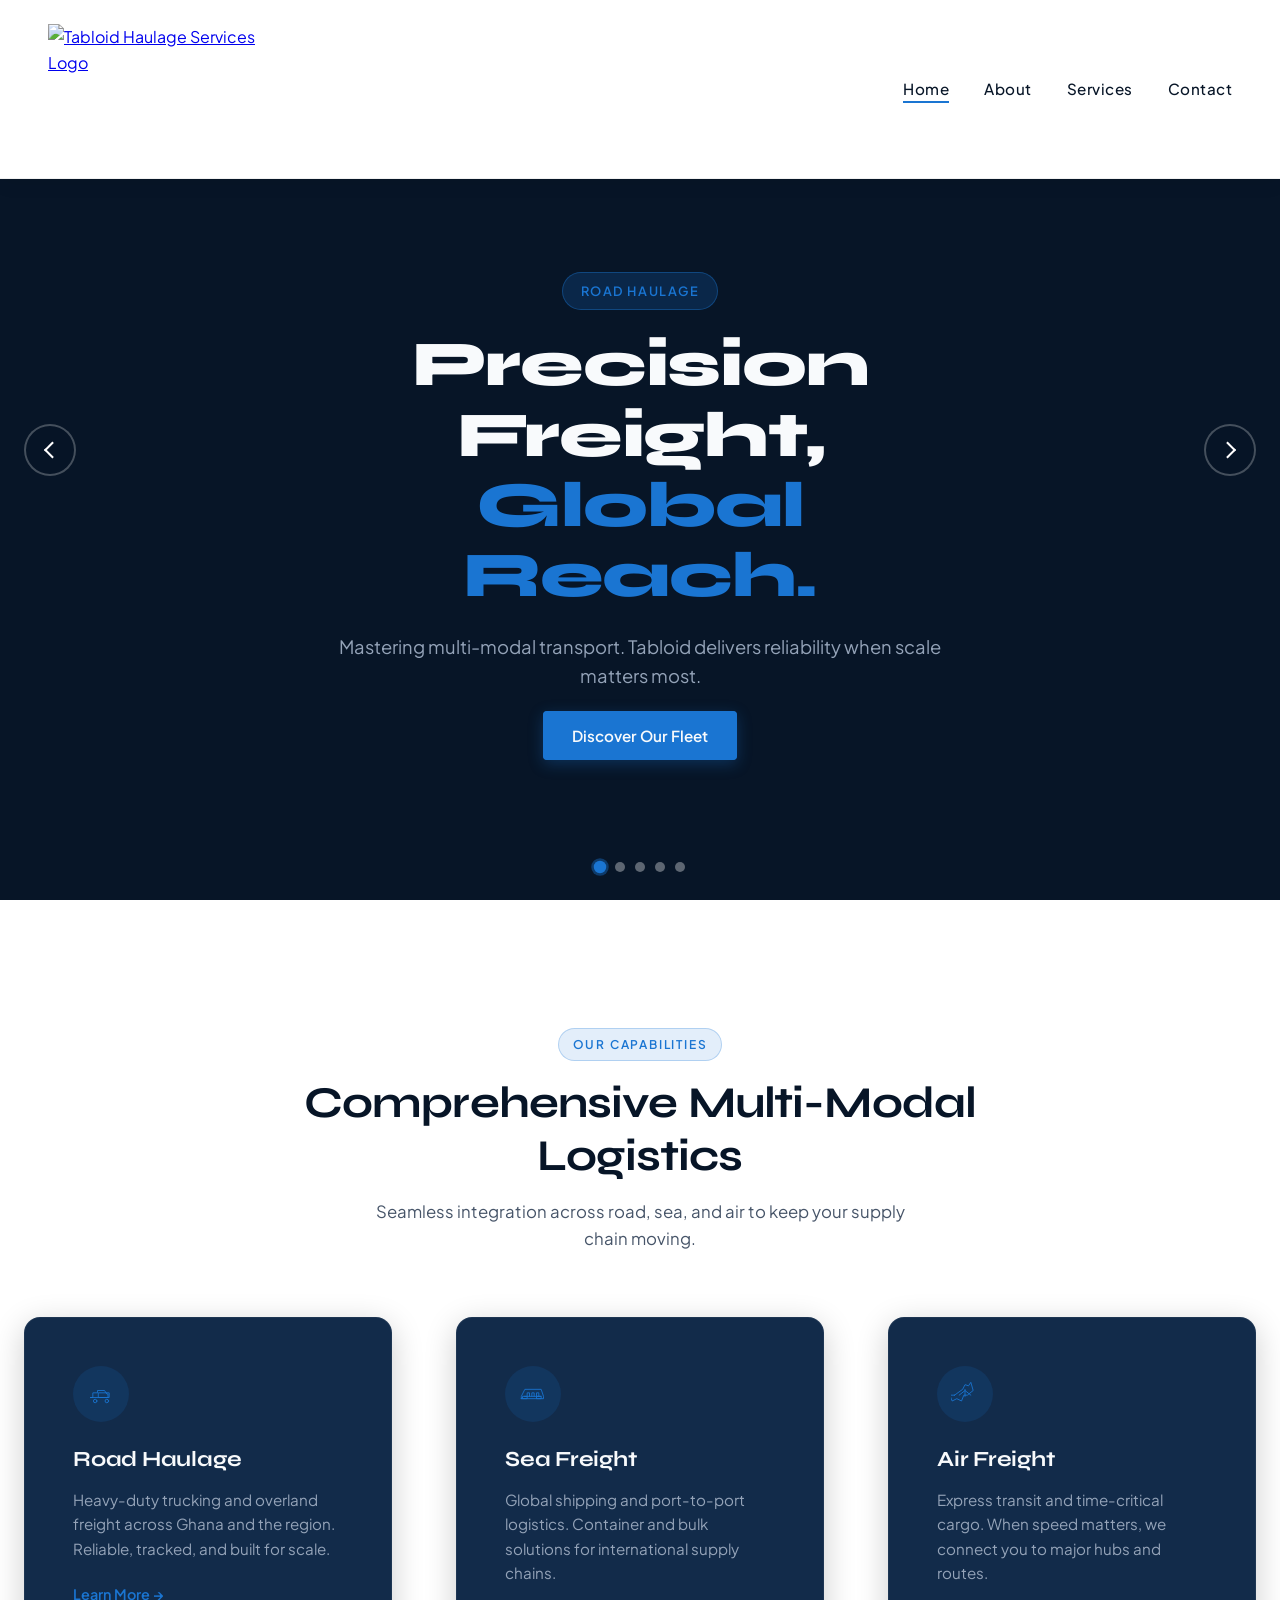
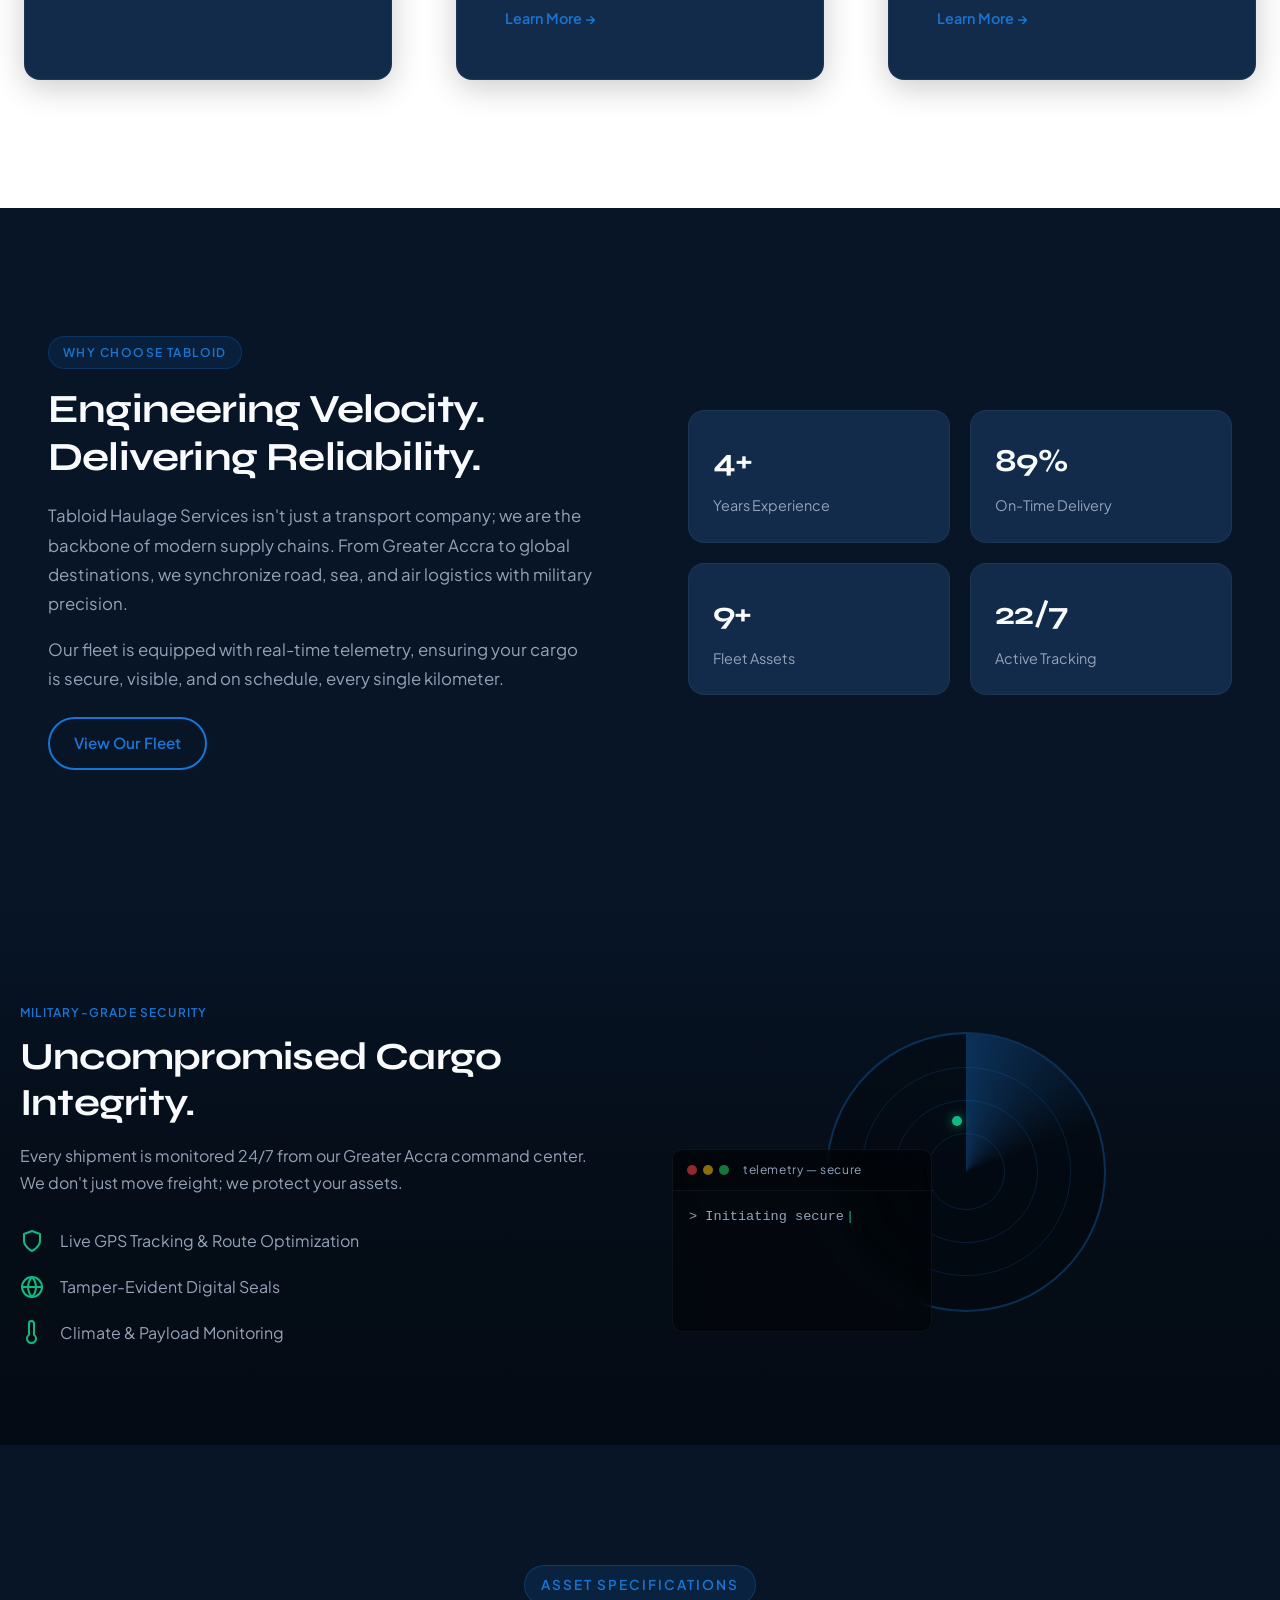
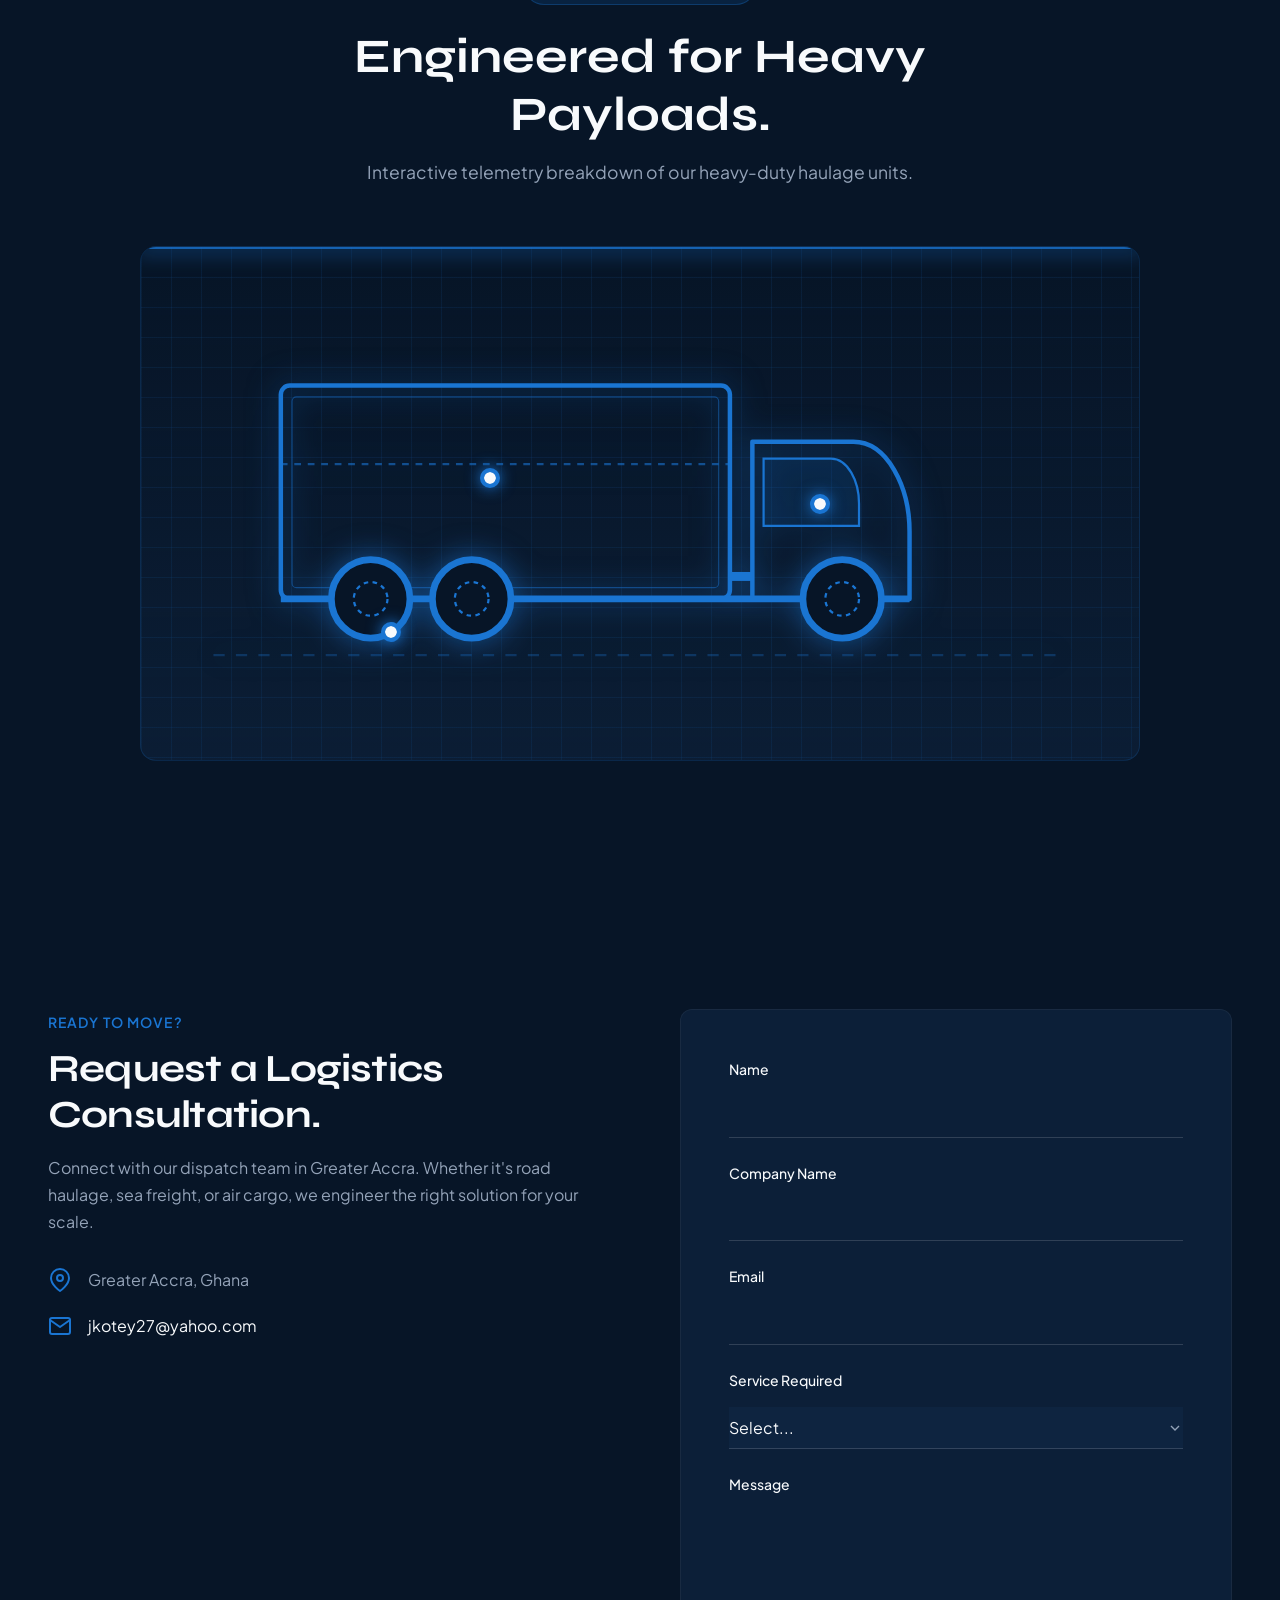
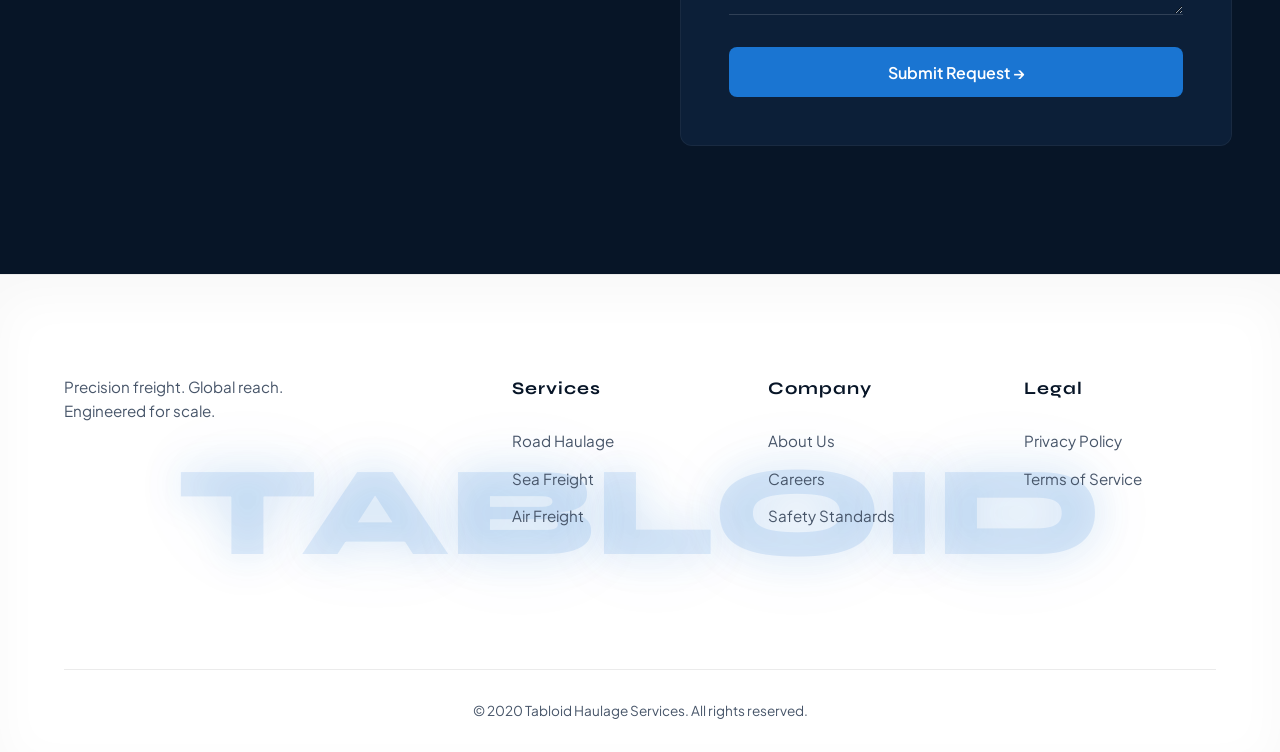
==== index.html @ aabb8a41 "first commit" ====
<!DOCTYPE html>
<html lang="en">
<head>
    <meta charset="UTF-8">
    <meta name="viewport" content="width=device-width, initial-scale=1.0">
    <meta name="description" content="Tabloid Haulage Services — Road, sea and air freight from Greater Accra. Multi-modal logistics, ECOWAS cross-border haulage, Tema Port operations and 24/7 dispatch.">
    <meta name="theme-color" content="#071527">
    <meta name="robots" content="index, follow">
    <title>Tabloid Haulage Services | Engineered for Scale</title>
    <meta property="og:type" content="website">
    <meta property="og:title" content="Tabloid Haulage Services | Engineered for Scale">
    <meta property="og:description" content="Road, sea and air freight from Greater Accra. Multi-modal logistics and Tema Port operations.">
    <meta property="og:image" content="assets/2.png">
    <meta property="og:locale" content="en_GB">
    <meta name="twitter:card" content="summary_large_image">
    <meta name="twitter:title" content="Tabloid Haulage Services | Engineered for Scale">
    <meta name="twitter:description" content="Road, sea and air freight from Greater Accra. Multi-modal logistics and Tema Port operations.">
    <link rel="canonical" href="https://www.tabloidhaulage.com/">
    <link rel="icon" href="assets/2.png" type="image/png" sizes="32x32">
    <link rel="shortcut icon" href="assets/2.png" type="image/png">
    <link rel="apple-touch-icon" href="assets/2.png">

    <link rel="preconnect" href="https://fonts.googleapis.com">
    <link rel="preconnect" href="https://fonts.gstatic.com" crossorigin>
    <link href="https://fonts.googleapis.com/css2?family=Plus+Jakarta+Sans:wght@400;500;600;700&family=Syne:wght@600;700;800&display=swap" rel="stylesheet">

    <link rel="stylesheet" href="style.css">
</head>
<body>

    <header id="navbar">
        <div class="nav-container">
            <a href="index.html" class="logo-container">
                <img src="assets/2.png" alt="Tabloid Haulage Services Logo" class="logo-img" width="40" height="40">
            </a>
            <nav class="nav-links" aria-label="Main navigation">
                <button type="button" class="nav-toggle" aria-label="Open menu" aria-expanded="false" aria-controls="nav-menu">
                    <span class="nav-toggle-bar"></span>
                    <span class="nav-toggle-bar"></span>
                    <span class="nav-toggle-bar"></span>
                </button>
                <ul id="nav-menu">
                    <li><a href="index.html" class="active">Home</a></li>
                    <li><a href="about.html">About</a></li>
                    <li><a href="services.html">Services</a></li>
                    <li><a href="contact.html">Contact</a></li>
                </ul>
            </nav>
        </div>
    </header>

    <a href="#main-content" class="skip-link">Skip to main content</a>

    <main id="main-content">
    <section id="home" class="hero-slider-section" aria-label="Hero slider">
        <div class="hero-slider-track">
            <!-- Slide 1: Road haulage (direct image URL for CSS background) -->
            <div class="hero-slide" data-slide="0" style="--hero-bg: url('https://images.unsplash.com/photo-1766561994067-dbd575e1cff2?q=80&w=764&auto=format&fit=crop&ixlib=rb-4.1.0&ixid=M3wxMjA3fDB8MHxwaG90by1wYWdlfHx8fGVufDB8fHx8fA%3D%3D')">
                <div class="hero-slide-overlay"></div>
                <div class="hero-slide-content">
                    <span class="hero-slide-badge">Road Haulage</span>
                    <h1 class="hero-slide-title">Precision Freight,<br><span class="text-accent">Global Reach.</span></h1>
                    <p class="hero-slide-subtitle">Mastering multi-modal transport. Tabloid delivers reliability when scale matters most.</p>
                    <a href="#services" class="btn btn-primary">Discover Our Fleet</a>
                </div>
            </div>
            <!-- Slide 2: Sea freight -->
            <div class="hero-slide" data-slide="1" style="--hero-bg: url('https://images.unsplash.com/photo-1617952739760-1dcae19a1d93?q=80&w=1170&auto=format&fit=crop&ixlib=rb-4.1.0&ixid=M3wxMjA3fDB8MHxwaG90by1wYWdlfHx8fGVufDB8fHx8fA%3D%3D')">
                <div class="hero-slide-overlay"></div>
                <div class="hero-slide-content">
                    <span class="hero-slide-badge">Sea Freight</span>
                    <h1 class="hero-slide-title">Ocean to Port.<br><span class="text-accent">On Schedule.</span></h1>
                    <p class="hero-slide-subtitle">Container and bulk cargo across major trade routes. End-to-end maritime logistics from Greater Accra.</p>
                    <a href="#services" class="btn btn-primary">Sea Freight Solutions</a>
                </div>
            </div>
            <!-- Slide 3: Air cargo -->
            <div class="hero-slide" data-slide="2" style="--hero-bg: url('https://images.unsplash.com/photo-1525406820302-88d59afa0be7?q=80&w=1170&auto=format&fit=crop&ixlib=rb-4.1.0&ixid=M3wxMjA3fDB8MHxwaG90by1wYWdlfHx8fGVufDB8fHx8fA%3D%3D')">
                <div class="hero-slide-overlay"></div>
                <div class="hero-slide-content">
                    <span class="hero-slide-badge">Air Cargo</span>
                    <h1 class="hero-slide-title">Speed When It<br><span class="text-accent">Matters.</span></h1>
                    <p class="hero-slide-subtitle">Time-critical shipments, perishables, and high-value cargo. We clear the runway for your deadlines.</p>
                    <a href="#services" class="btn btn-primary">Air Freight Options</a>
                </div>
            </div>
            <!-- Slide 4: Supply chain / warehouse -->
            <div class="hero-slide" data-slide="3" style="--hero-bg: url('https://images.unsplash.com/photo-1721937718756-3bfec49f42a2?q=80&w=737&auto=format&fit=crop&ixlib=rb-4.1.0&ixid=M3wxMjA3fDB8MHxwaG90by1wYWdlfHx8fGVufDB8fHx8fA%3D%3D')">
                <div class="hero-slide-overlay"></div>
                <div class="hero-slide-content">
                    <span class="hero-slide-badge">Supply Chain</span>
                    <h1 class="hero-slide-title">From Dock to<br><span class="text-accent">Door.</span></h1>
                    <p class="hero-slide-subtitle">Integrated warehousing, customs clearance, and last-mile delivery. One partner, full visibility.</p>
                    <a href="#about" class="btn btn-primary">How We Operate</a>
                </div>
            </div>
            <!-- Slide 5: Partnership / Ghana -->
            <div class="hero-slide" data-slide="4" style="--hero-bg: url('https://images.unsplash.com/photo-1521791136064-7986c2920216?q=80&w=1169&auto=format&fit=crop&ixlib=rb-4.1.0&ixid=M3wxMjA3fDB8MHxwaG90by1wYWdlfHx8fGVufDB8fHx8fA%3D%3D')">
                <div class="hero-slide-overlay"></div>
                <div class="hero-slide-content">
                    <span class="hero-slide-badge">Greater Accra · Ghana</span>
                    <h1 class="hero-slide-title">Your Partner in<br><span class="text-accent">West Africa.</span></h1>
                    <p class="hero-slide-subtitle">Headquartered in Greater Accra. Trusted by businesses across the region for road, sea, and air logistics.</p>
                    <a href="#contact" class="btn btn-primary">Get a Quote</a>
                </div>
            </div>
        </div>
        <button type="button" class="hero-slider-prev" aria-label="Previous slide"></button>
        <button type="button" class="hero-slider-next" aria-label="Next slide"></button>
        <div class="hero-slider-dots" aria-label="Slide navigation"></div>
    </section>

    <section id="services" class="services-section" aria-labelledby="services-heading">
        <div class="services-header">
            <span class="services-badge">Our Capabilities</span>
            <h2 id="services-heading" class="services-title">Comprehensive Multi-Modal Logistics</h2>
            <p class="services-subtitle">Seamless integration across road, sea, and air to keep your supply chain moving.</p>
        </div>
        <div class="services-grid">
            <article class="service-card">
                <div class="service-card-icon" aria-hidden="true">
                    <svg class="service-icon" viewBox="0 0 48 48" fill="none" xmlns="http://www.w3.org/2000/svg" aria-hidden="true" stroke="currentColor" stroke-width="1.5" stroke-linecap="round" stroke-linejoin="round">
                        <path d="M6 30h4v-8h8v-4h12l4 6h2v6H6z"/><path d="M20 22h18v8H20z"/><circle cx="14" cy="36" r="3"/><circle cx="34" cy="36" r="3"/>
                    </svg>
                </div>
                <h3 class="service-card-title">Road Haulage</h3>
                <p class="service-card-desc">Heavy-duty trucking and overland freight across Ghana and the region. Reliable, tracked, and built for scale.</p>
                <a href="services.html#road" class="service-card-link">Learn More &rarr;</a>
            </article>
            <article class="service-card">
                <div class="service-card-icon" aria-hidden="true">
                    <svg class="service-icon" viewBox="0 0 48 48" fill="none" xmlns="http://www.w3.org/2000/svg" aria-hidden="true" stroke="currentColor" stroke-width="1.5" stroke-linecap="round" stroke-linejoin="round">
                        <path d="M4 32V28l6-12h28l4 12v4H4z"/><path d="M10 28h28"/><path d="M14 28v-6h4v6M22 28v-6h4v6M30 28v-6h4v6"/><path d="M34 28h4v4h-8v-4h4M10 28H6v4h8v-4H10"/>
                    </svg>
                </div>
                <h3 class="service-card-title">Sea Freight</h3>
                <p class="service-card-desc">Global shipping and port-to-port logistics. Container and bulk solutions for international supply chains.</p>
                <a href="services.html#sea" class="service-card-link">Learn More &rarr;</a>
            </article>
            <article class="service-card">
                <div class="service-card-icon" aria-hidden="true">
                    <svg class="service-icon" viewBox="0 0 48 48" fill="none" xmlns="http://www.w3.org/2000/svg" aria-hidden="true" stroke="currentColor" stroke-width="1.5" stroke-linecap="round" stroke-linejoin="round">
                        <path d="M6 26l14-10 4-8 6 2 4-6 4 14-10 8h-6l-4 10-8-4-8 4-4-10H6z"/><path d="M24 16v12"/><path d="M14 26l10-8 10 8"/>
                    </svg>
                </div>
                <h3 class="service-card-title">Air Freight</h3>
                <p class="service-card-desc">Express transit and time-critical cargo. When speed matters, we connect you to major hubs and routes.</p>
                <a href="services.html#air" class="service-card-link">Learn More &rarr;</a>
            </article>
        </div>
    </section>

    <!-- About / Why Choose Us: 50/50 narrative + glassmorphic stats, count-up on scroll -->
    <section id="about" class="about-why-section" aria-labelledby="about-heading">
        <div class="about-inner">
            <div class="about-narrative">
                <span class="about-badge">Why Choose Tabloid</span>
                <h2 id="about-heading" class="about-title">Engineering Velocity. Delivering Reliability.</h2>
                <p class="about-lead">Tabloid Haulage Services isn't just a transport company; we are the backbone of modern supply chains. From Greater Accra to global destinations, we synchronize road, sea, and air logistics with military precision.</p>
                <p class="about-lead">Our fleet is equipped with real-time telemetry, ensuring your cargo is secure, visible, and on schedule, every single kilometer.</p>
                <a href="#services" class="about-cta">View Our Fleet</a>
            </div>
            <div class="about-stats-grid">
                <div class="about-stat-card">
                    <span class="about-stat-value" data-target="5" data-suffix="+">0</span>
                    <span class="about-stat-label">Years Experience</span>
                </div>
                <div class="about-stat-card">
                    <span class="about-stat-value" data-target="98" data-suffix="%">0</span>
                    <span class="about-stat-label">On-Time Delivery</span>
                </div>
                <div class="about-stat-card">
                    <span class="about-stat-value" data-target="10" data-suffix="+">0</span>
                    <span class="about-stat-label">Fleet Assets</span>
                </div>
                <div class="about-stat-card">
                    <span class="about-stat-value" data-target="24" data-suffix="/7">0</span>
                    <span class="about-stat-label">Active Tracking</span>
                </div>
            </div>
        </div>
    </section>

    <!-- Security & Telemetry Hub: 50/50 layout, radar + terminal visual -->
    <section id="security-hub" class="security-hub-section" aria-labelledby="security-hub-heading">
        <div class="security-hub-bg"></div>
        <div class="security-hub-inner">
            <div class="security-hub-features">
                <span class="security-hub-badge">Military-Grade Security</span>
                <h2 id="security-hub-heading" class="security-hub-title">Uncompromised Cargo Integrity.</h2>
                <p class="security-hub-subtitle">Every shipment is monitored 24/7 from our Greater Accra command center. We don't just move freight; we protect your assets.</p>
                <ul class="security-hub-list">
                    <li>
                        <span class="security-hub-icon" aria-hidden="true">
                            <svg viewBox="0 0 24 24" fill="none" stroke="currentColor" stroke-width="2" stroke-linecap="round" stroke-linejoin="round"><path d="M12 22s8-4 8-10V5l-8-3-8 3v7c0 6 8 10 8 10z"/></svg>
                        </span>
                        <span>Live GPS Tracking &amp; Route Optimization</span>
                    </li>
                    <li>
                        <span class="security-hub-icon" aria-hidden="true">
                            <svg viewBox="0 0 24 24" fill="none" stroke="currentColor" stroke-width="2" stroke-linecap="round" stroke-linejoin="round"><circle cx="12" cy="12" r="10"/><path d="M2 12h20"/><path d="M12 2a15.3 15.3 0 0 1 4 10 15.3 15.3 0 0 1-4 10 15.3 15.3 0 0 1-4-10 15.3 15.3 0 0 1 4-10z"/></svg>
                        </span>
                        <span>Tamper-Evident Digital Seals</span>
                    </li>
                    <li>
                        <span class="security-hub-icon" aria-hidden="true">
                            <svg viewBox="0 0 24 24" fill="none" stroke="currentColor" stroke-width="2" stroke-linecap="round" stroke-linejoin="round"><path d="M14 14.76V3.5a2.5 2.5 0 0 0-5 0v11.26a4.5 4.5 0 1 0 5 0z"/></svg>
                        </span>
                        <span>Climate &amp; Payload Monitoring</span>
                    </li>
                </ul>
            </div>
            <div class="security-hub-visual">
                <div class="security-hub-radar-wrap">
                    <div class="radar" aria-hidden="true">
                        <div class="radar-ring"></div>
                        <div class="radar-ring radar-ring-2"></div>
                        <div class="radar-ring radar-ring-3"></div>
                        <div class="radar-sweep"></div>
                        <div class="radar-dot radar-dot-secure" title="Secure"></div>
                    </div>
                    <div class="telemetry-terminal">
                        <div class="terminal-header">
                            <span class="terminal-dot"></span>
                            <span class="terminal-dot"></span>
                            <span class="terminal-dot"></span>
                            <span class="terminal-label">telemetry — secure</span>
                        </div>
                        <div class="terminal-body">
                            <div id="typewriter-text" class="terminal-output"></div>
                            <span class="terminal-cursor" aria-hidden="true">|</span>
                        </div>
                    </div>
                </div>
            </div>
        </div>
    </section>

    <section id="fleet-showcase" class="blueprint-section">
        <div class="blueprint-header fade-in-up">
            <span class="badge">Asset Specifications</span>
            <h2>Engineered for Heavy Payloads.</h2>
            <p>Interactive telemetry breakdown of our heavy-duty haulage units.</p>
        </div>

        <div class="blueprint-container fade-in-up">
            <div class="grid-overlay"></div>
            <div class="scanner-line"></div>

            <svg class="hologram-svg" viewBox="0 0 800 350" fill="none" xmlns="http://www.w3.org/2000/svg">
                <path d="M20 310 L780 310" stroke="rgba(26,117,210,0.3)" stroke-width="2" stroke-dasharray="10 10"/>
                
                <rect x="80" y="70" width="400" height="190" rx="8" stroke="currentColor" stroke-width="4"/>
                <rect x="90" y="80" width="380" height="170" rx="4" stroke="currentColor" stroke-width="1" stroke-opacity="0.5"/>
                <line x1="80" y1="140" x2="480" y2="140" stroke="currentColor" stroke-width="2" stroke-dasharray="6 6" stroke-opacity="0.6"/>
                
                <path d="M500 120 h 90 c 30 0 50 40 50 80 v 60 h -140 v -140 z" stroke="currentColor" stroke-width="4" stroke-linejoin="round"/>
                <path d="M510 135 h 60 c 15 0 25 20 25 40 v 20 h -85 v -60 z" stroke="currentColor" stroke-width="2" fill="rgba(26,117,210,0.1)"/>
                
                <line x1="480" y1="240" x2="500" y2="240" stroke="currentColor" stroke-width="8"/>
                <line x1="80" y1="260" x2="640" y2="260" stroke="currentColor" stroke-width="6"/>

                <circle cx="160" cy="260" r="35" stroke="currentColor" stroke-width="6" fill="#071527"/>
                <circle cx="160" cy="260" r="15" stroke="currentColor" stroke-width="2" stroke-dasharray="4 4"/>
                
                <circle cx="250" cy="260" r="35" stroke="currentColor" stroke-width="6" fill="#071527"/>
                <circle cx="250" cy="260" r="15" stroke="currentColor" stroke-width="2" stroke-dasharray="4 4"/>
                
                <circle cx="580" cy="260" r="35" stroke="currentColor" stroke-width="6" fill="#071527"/>
                <circle cx="580" cy="260" r="15" stroke="currentColor" stroke-width="2" stroke-dasharray="4 4"/>
            </svg>

            <div class="hotspot-wrapper" style="top: 50%; left: 68%;">
                <div class="hotspot-dot"></div>
                <div class="tooltip">
                    <div class="tooltip-header">
                        <span class="status-dot"></span>
                        <h4>Cab Telemetry</h4>
                    </div>
                    <div class="tooltip-divider"></div>
                    <ul>
                        <li>Real-time route optimization</li>
                        <li>Automated fatigue monitoring</li>
                    </ul>
                </div>
            </div>

            <div class="hotspot-wrapper" style="top: 45%; left: 35%;">
                <div class="hotspot-dot"></div>
                <div class="tooltip">
                    <div class="tooltip-header">
                        <span class="status-dot"></span>
                        <h4>Secure Payload</h4>
                    </div>
                    <div class="tooltip-divider"></div>
                    <ul>
                        <li>Max Capacity: 40+ Tons</li>
                        <li>Climate-controlled options</li>
                    </ul>
                </div>
            </div>

            <div class="hotspot-wrapper" style="top: 75%; left: 25%;">
                <div class="hotspot-dot"></div>
                <div class="tooltip">
                    <div class="tooltip-header">
                        <span class="status-dot"></span>
                        <h4>Reinforced Chassis</h4>
                    </div>
                    <div class="tooltip-divider"></div>
                    <ul>
                        <li>Heavy-duty tandem axles</li>
                        <li>All-terrain endurance</li>
                    </ul>
                </div>
            </div>
        </div>
    </section>

    <!-- Contact Us: 2-col grid — direct info + premium form -->
    <section id="contact" class="contact-section" aria-labelledby="contact-heading">
        <div class="contact-container">
            <div class="contact-info">
                <span class="contact-tagline">Ready to Move?</span>
                <h2 id="contact-heading" class="contact-title">Request a Logistics Consultation.</h2>
                <p class="contact-desc">Connect with our dispatch team in Greater Accra. Whether it's road haulage, sea freight, or air cargo, we engineer the right solution for your scale.</p>
                <ul class="contact-info-list">
                    <li>
                        <span class="contact-info-icon" aria-hidden="true">
                            <svg viewBox="0 0 24 24" fill="none" stroke="currentColor" stroke-width="2" stroke-linecap="round" stroke-linejoin="round"><path d="M21 10c0 7-9 13-9 13s-9-6-9-13a9 9 0 0 1 18 0z"/><circle cx="12" cy="10" r="3"/></svg>
                        </span>
                        <span>Greater Accra, Ghana</span>
                    </li>
                    <li>
                        <span class="contact-info-icon" aria-hidden="true">
                            <svg viewBox="0 0 24 24" fill="none" stroke="currentColor" stroke-width="2" stroke-linecap="round" stroke-linejoin="round"><path d="M4 4h16c1.1 0 2 .9 2 2v12c0 1.1-.9 2-2 2H4c-1.1 0-2-.9-2-2V6c0-1.1.9-2 2-2z"/><polyline points="22,6 12,13 2,6"/></svg>
                        </span>
                        <a href="mailto:jkotey27@yahoo.com">jkotey27@yahoo.com</a>
                    </li>
                </ul>
            </div>
            <div class="contact-form-wrap">
                <form class="contact-form" action="#" method="post" aria-label="Request a consultation">
                    <label for="contact-name">Name</label>
                    <input type="text" id="contact-name" name="name" required autocomplete="name">
                    <label for="contact-company">Company Name</label>
                    <input type="text" id="contact-company" name="company" autocomplete="organization">
                    <label for="contact-email">Email</label>
                    <input type="email" id="contact-email" name="email" required autocomplete="email">
                    <label for="contact-service">Service Required</label>
                    <select id="contact-service" name="service">
                        <option value="">Select...</option>
                        <option value="road">Road</option>
                        <option value="sea">Sea</option>
                        <option value="air">Air</option>
                    </select>
                    <label for="contact-message">Message</label>
                    <textarea id="contact-message" name="message" rows="4" required></textarea>
                    <button type="submit" class="contact-submit">Submit Request &rarr;</button>
                </form>
            </div>
        </div>
    </section>
    </main>

    <footer class="modern-footer">
        <div class="footer-bg-text">TABLOID</div>

        <div class="footer-container">
            <div class="footer-grid">
                
                <div class="footer-col footer-brand">
                    <p class="footer-tagline">Precision freight. Global reach. Engineered for scale.</p>
                </div>

                <div class="footer-col footer-links">
                    <h4 class="footer-heading">Services</h4>
                    <ul>
                        <li><a href="services.html#road">Road Haulage</a></li>
                        <li><a href="services.html#sea">Sea Freight</a></li>
                        <li><a href="services.html#air">Air Freight</a></li>
                    </ul>
                </div>

                <div class="footer-col footer-links">
                    <h4 class="footer-heading">Company</h4>
                    <ul>
                        <li><a href="about.html">About Us</a></li>
                        <li><a href="contact.html#contact-departments">Careers</a></li>
                        <li><a href="contact.html#smart-faq">Safety Standards</a></li>
                    </ul>
                </div>

                <div class="footer-col footer-links">
                    <h4 class="footer-heading">Legal</h4>
                    <ul>
                        <li><a href="#" title="Privacy policy – coming soon">Privacy Policy</a></li>
                        <li><a href="#" title="Terms of service – coming soon">Terms of Service</a></li>
                    </ul>
                </div>

            </div>

            <div class="footer-bottom">
                <p class="footer-copy">&copy; 2020 Tabloid Haulage Services. All rights reserved.</p>
            </div>
        </div>
    </footer>

    <script src="script.js"></script>
</body>
</html>
---- style.css ----
/* --- CSS VARIABLES (Based on your logo) --- */
:root {
    --navy-dark: #071527;       /* Deep blue for overlaying components */
    --navy-light: #122B4A;      /* Slightly lighter navy for cards */
    --marine-blue: #1A75D2;     /* Bright blue accent */
    --marine-hover: #145CA8;    /* Darker blue for button hovers */
    --text-main: #F8FAFC;       /* Text on dark blue areas */
    --text-muted: #94A3B8;      /* Muted on dark blue */
    --text-on-white: #071527;   /* Headings/body on white background */
    --text-muted-on-white: #475569;
    --bg-white: #FFFFFF;        /* Plain white page background */
    
    --font-heading: 'Syne', sans-serif;
    --font-body: 'Plus Jakarta Sans', sans-serif;

    /* Spacing scale for consistent, professional layout */
    --space-xs: 0.5rem;   /* 8px */
    --space-sm: 1rem;    /* 16px */
    --space-md: 1.5rem;  /* 24px */
    --space-lg: 2rem;    /* 32px */
    --space-xl: 3rem;    /* 48px */
    --space-2xl: 4rem;   /* 64px */
    --space-3xl: 5rem;   /* 80px */
    --space-4xl: 6rem;   /* 96px */
    --space-5xl: 8rem;   /* 128px */
    --section-padding-y: 5rem;
    --section-padding-x: 1.5rem;
    --container-max: 1280px;
    --container-narrow: 720px;
}

/* --- RESET & FOUNDATION --- */
* {
    margin: 0;
    padding: 0;
    box-sizing: border-box;
    scroll-behavior: smooth;
}

/* Responsive images: prevent overflow and reduce layout shift */
img {
    max-width: 100%;
    height: auto;
    display: block;
}

body {
    font-family: var(--font-body);
    background-color: var(--bg-white);
    color: var(--text-on-white);
    line-height: 1.6;
    overflow-x: hidden;
    -webkit-tap-highlight-color: transparent;
}

/* Touch-friendly minimum tap target (accessibility) */
@media (max-width: 768px) {
    .btn,
    .nav-links a,
    .bento-intro-btn,
    button[type="submit"],
    .nav-toggle {
        min-height: 44px;
    }
    .nav-toggle,
    .btn,
    .bento-intro-btn,
    button[type="submit"] {
        min-width: 44px;
    }
    .nav-links a {
        padding-top: var(--space-md);
        padding-bottom: var(--space-md);
    }
}

/* --- SKIP LINK (accessibility & SEO) --- */
.skip-link {
    position: absolute;
    top: -100px;
    left: 16px;
    z-index: 10001;
    padding: 12px 20px;
    background: var(--marine-blue);
    color: #fff;
    font-weight: 600;
    text-decoration: none;
    border-radius: 4px;
    transition: top 0.2s ease;
}
.skip-link:focus {
    top: 16px;
    outline: 2px solid #fff;
    outline-offset: 2px;
}

/* --- NAVIGATION BAR (white header) --- */
#navbar {
    position: fixed;
    top: 0;
    width: 100%;
    padding: 24px 0;
    z-index: 1000;
    transition: all 0.4s cubic-bezier(0.4, 0, 0.2, 1);
    background: #ffffff;
    box-shadow: 0 2px 20px rgba(0, 0, 0, 0.08);
    border-bottom: 1px solid rgba(0, 0, 0, 0.06);
}

/* When scrolled: slightly denser */
#navbar.scrolled {
    padding: 16px 0;
    box-shadow: 0 4px 24px rgba(0, 0, 0, 0.1);
}

.nav-container {
    max-width: var(--container-max);
    margin: 0 auto;
    padding: 0 var(--space-xl);
    display: flex;
    justify-content: space-between;
    align-items: center;
}

.logo-container {
    display: flex;
    align-items: center;
}

.logo-img {
    height: 130px;
    width: auto;
    min-width: 220px;
    max-width: 380px;
    display: block;
    object-fit: contain;
    object-position: left center;
    transition: transform 0.3s ease, opacity 0.25s ease;
}

.logo-container:hover .logo-img {
    transform: scale(1.03);
    opacity: 0.95;
}

.nav-toggle {
    display: none;
    flex-direction: column;
    justify-content: center;
    gap: 5px;
    width: 44px;
    height: 44px;
    padding: 0;
    background: transparent;
    border: 1px solid rgba(7, 21, 39, 0.2);
    border-radius: 8px;
    cursor: pointer;
    transition: background 0.2s ease, border-color 0.2s ease;
}
.nav-toggle:hover {
    background: rgba(7, 21, 39, 0.06);
    border-color: var(--marine-blue);
}
.nav-toggle-bar {
    display: block;
    width: 22px;
    height: 2px;
    background: var(--text-on-white);
    border-radius: 1px;
    margin: 0 auto;
    transition: transform 0.3s ease, opacity 0.3s ease;
}
body.nav-open .nav-toggle-bar:nth-child(1) {
    transform: translateY(7px) rotate(45deg);
}
body.nav-open .nav-toggle-bar:nth-child(2) {
    opacity: 0;
}
body.nav-open .nav-toggle-bar:nth-child(3) {
    transform: translateY(-7px) rotate(-45deg);
}

.nav-links ul {
    list-style: none;
    display: flex;
    gap: 35px;
}

.nav-links a {
    color: var(--text-on-white);
    text-decoration: none;
    font-size: 0.95rem;
    font-weight: 500;
    letter-spacing: 0.5px;
    transition: color 0.3s ease;
    position: relative;
}

/* Modern Hover Underline Effect */
.nav-links a::after {
    content: '';
    position: absolute;
    width: 0;
    height: 2px;
    bottom: -5px;
    left: 0;
    background-color: var(--marine-blue);
    transition: width 0.3s ease;
}

.nav-links a:hover::after,
.nav-links a.active::after {
    width: 100%;
}

.nav-links a:hover {
    color: var(--marine-blue);
}

/* Tablet: slightly tighter nav */
@media (max-width: 1024px) {
    .nav-container { padding: 0 var(--space-lg); }
    .nav-links ul { gap: 28px; }
    .nav-links a { font-size: 0.9rem; }
}

@media (max-width: 768px) {
    .nav-toggle {
        display: flex;
    }
    .nav-links ul {
        position: fixed;
        top: 0;
        right: 0;
        width: min(320px, 85vw);
        height: 100vh;
        height: 100dvh;
        margin: 0;
        padding: 5rem var(--space-lg) var(--space-xl);
        flex-direction: column;
        gap: 0;
        background: #fff;
        box-shadow: -4px 0 24px rgba(0, 0, 0, 0.12);
        z-index: 999;
        transform: translateX(100%);
        transition: transform 0.3s cubic-bezier(0.4, 0, 0.2, 1);
        overflow-y: auto;
    }
    body.nav-open .nav-links ul {
        transform: translateX(0);
    }
    .nav-links li {
        border-bottom: 1px solid rgba(0, 0, 0, 0.06);
    }
    .nav-links a {
        display: block;
        padding: var(--space-md) 0;
        font-size: 1.05rem;
    }
    .nav-links a::after { display: none; }
}

@media (max-width: 640px) {
    #navbar { padding: 16px 0; }
    .nav-container { padding: 0 var(--space-md); }
    .logo-img {
        height: 90px;
        min-width: 180px;
        max-width: 280px;
    }
}

@media (max-width: 480px) {
    .nav-container { padding: 0 var(--space-sm); }
    .logo-img {
        height: 80px;
        min-width: 160px;
        max-width: 240px;
    }
}

/* --- INNER PAGES (clear fixed nav) --- */
.inner-page-main {
    padding-top: 140px;
    min-height: 60vh;
}
@media (max-width: 768px) {
    .inner-page-main { padding-top: 120px; }
}
@media (max-width: 480px) {
    .inner-page-main { padding-top: 100px; }
}

/* --- HERO SLIDER (5 slides, full-viewport) --- */
.hero-slider-section {
    position: relative;
    width: 100%;
    height: 100vh;
    min-height: 560px;
    padding-top: 120px;
    box-sizing: border-box;
    overflow-x: hidden;
    overflow-y: visible;
}
@media (max-width: 768px) {
    .hero-slider-section { min-height: 500px; padding-top: 100px; }
}
@media (max-width: 480px) {
    .hero-slider-section { min-height: 480px; padding-top: 90px; }
}

.hero-slider-track {
    display: flex;
    width: 500%;
    height: 100%;
    transition: transform 0.7s cubic-bezier(0.4, 0, 0.2, 1);
}

.hero-slider-section[data-slide="0"] .hero-slider-track { transform: translateX(0); }
.hero-slider-section[data-slide="1"] .hero-slider-track { transform: translateX(-20%); }
.hero-slider-section[data-slide="2"] .hero-slider-track { transform: translateX(-40%); }
.hero-slider-section[data-slide="3"] .hero-slider-track { transform: translateX(-60%); }
.hero-slider-section[data-slide="4"] .hero-slider-track { transform: translateX(-80%); }

.hero-slide {
    flex: 0 0 20%;
    width: 20%;
    height: 100%;
    position: relative;
    background-color: var(--navy-dark);
    background-image: var(--hero-bg);
    background-size: cover;
    background-position: center;
    background-repeat: no-repeat;
    display: flex;
    align-items: center;
    justify-content: center;
}

.hero-slide-overlay {
    position: absolute;
    inset: 0;
    background: linear-gradient(135deg, rgba(7, 21, 39, 0.88) 0%, rgba(7, 21, 39, 0.75) 50%, rgba(7, 21, 39, 0.6) 100%);
    z-index: 0;
}

.hero-slide-content {
    position: relative;
    z-index: 1;
    text-align: center;
    max-width: 720px;
    padding: var(--space-xl) var(--space-lg);
    animation: heroSlideIn 0.8s cubic-bezier(0.4, 0, 0.2, 1) forwards;
}
@media (max-width: 640px) {
    .hero-slide-content { padding: var(--space-lg) var(--space-md); }
}
@media (max-width: 480px) {
    .hero-slide-content { padding: var(--space-md) var(--space-sm); }
}

@keyframes heroSlideIn {
    from {
        opacity: 0;
        transform: translateY(24px);
    }
    to {
        opacity: 1;
        transform: translateY(0);
    }
}

.hero-slide-badge {
    display: inline-block;
    padding: 8px 18px;
    background: rgba(26, 117, 210, 0.2);
    border: 1px solid rgba(26, 117, 210, 0.4);
    border-radius: 50px;
    color: var(--marine-blue);
    font-size: 0.8rem;
    font-weight: 600;
    text-transform: uppercase;
    letter-spacing: 0.12em;
    margin-bottom: 1.25rem;
}

.hero-slide-title {
    font-family: var(--font-heading);
    font-size: clamp(2.25rem, 5vw, 4.25rem);
    font-weight: 800;
    line-height: 1.1;
    margin-bottom: 1.25rem;
    letter-spacing: -0.02em;
    color: var(--text-main);
}

.hero-slide-title .text-accent {
    color: var(--marine-blue);
}

.hero-slide-subtitle {
    font-size: clamp(0.95rem, 1.8vw, 1.15rem);
    color: var(--text-muted);
    line-height: 1.6;
    margin-bottom: 2rem;
}

.hero-slide-content .btn {
    padding: 14px 28px;
    font-size: 0.95rem;
}

/* Slider arrows */
.hero-slider-prev,
.hero-slider-next {
    position: absolute;
    top: 50%;
    transform: translateY(-50%);
    z-index: 10;
    width: 52px;
    height: 52px;
    border: 2px solid rgba(255, 255, 255, 0.25);
    border-radius: 50%;
    background: rgba(7, 21, 39, 0.5);
    backdrop-filter: blur(8px);
    cursor: pointer;
    transition: background 0.3s ease, border-color 0.3s ease, transform 0.2s ease;
}

.hero-slider-prev:hover,
.hero-slider-next:hover {
    background: rgba(26, 117, 210, 0.4);
    border-color: var(--marine-blue);
}

.hero-slider-prev {
    left: 24px;
}

.hero-slider-next {
    right: 24px;
}

.hero-slider-prev::after,
.hero-slider-next::after {
    content: '';
    position: absolute;
    top: 50%;
    width: 10px;
    height: 10px;
    border-left: 2px solid #fff;
    border-bottom: 2px solid #fff;
    transform: translate(-30%, -50%) rotate(45deg);
}

.hero-slider-next::after {
    left: auto;
    right: 50%;
    transform: translate(30%, -50%) rotate(-135deg);
}

/* Dots */
.hero-slider-dots {
    position: absolute;
    bottom: 28px;
    left: 50%;
    transform: translateX(-50%);
    z-index: 10;
    display: flex;
    gap: 10px;
}

.hero-slider-dot {
    width: 10px;
    height: 10px;
    border-radius: 50%;
    background: rgba(255, 255, 255, 0.35);
    border: none;
    cursor: pointer;
    padding: 0;
    transition: background 0.3s ease, transform 0.3s ease;
}

.hero-slider-dot:hover {
    background: rgba(255, 255, 255, 0.6);
}

.hero-slider-dot.active {
    background: var(--marine-blue);
    transform: scale(1.25);
    box-shadow: 0 0 0 2px rgba(26, 117, 210, 0.4);
}

@media (max-width: 768px) {
    .hero-slider-prev { left: 12px; width: 44px; height: 44px; }
    .hero-slider-next { right: 12px; width: 44px; height: 44px; }
    .hero-slider-dots { bottom: 20px; }
}

.badge {
    display: inline-block;
    padding: 8px 16px;
    background: rgba(26, 117, 210, 0.15);
    border: 1px solid rgba(26, 117, 210, 0.3);
    border-radius: 50px;
    color: var(--marine-blue);
    font-size: 0.85rem;
    font-weight: 600;
    text-transform: uppercase;
    letter-spacing: 2px;
    margin-bottom: 24px;
}

.hero-title {
    font-family: var(--font-heading);
    font-size: clamp(3rem, 6vw, 5.5rem);
    font-weight: 800;
    line-height: 1.1;
    margin-bottom: 24px;
    letter-spacing: -1px;
}

.text-accent {
    color: var(--marine-blue);
}

.hero-subtitle {
    font-size: clamp(1rem, 2vw, 1.25rem);
    color: var(--text-muted);
    max-width: 650px;
    margin: 0 auto 40px auto;
}

.hero-content .btn-outline {
    border-color: rgba(255,255,255,0.4);
    color: var(--text-main);
}

/* --- BUTTONS --- */
.hero-cta {
    display: flex;
    gap: 20px;
    justify-content: center;
}

.btn {
    padding: 16px 32px;
    border-radius: 4px; /* Sharp corners for industrial look */
    text-decoration: none;
    font-weight: 600;
    font-size: 1rem;
    transition: all 0.3s ease;
    cursor: pointer;
}

.btn-primary {
    background-color: var(--marine-blue);
    color: var(--text-main);
    border: 1px solid var(--marine-blue);
    box-shadow: 0 4px 15px rgba(26, 117, 210, 0.3);
}

.btn-primary:hover {
    background-color: var(--marine-hover);
    border-color: var(--marine-hover);
    transform: translateY(-2px);
}

.btn-outline {
    background-color: transparent;
    color: var(--text-main);
    border: 1px solid rgba(255, 255, 255, 0.3);
}

.btn-outline:hover {
    background-color: rgba(255, 255, 255, 0.08);
    border-color: var(--text-main);
    color: var(--text-main);
}

/* --- CSS LOAD ANIMATION --- */
.fade-in-up {
    animation: fadeInUp 1.2s cubic-bezier(0.2, 0.8, 0.2, 1) forwards;
    opacity: 0;
    transform: translateY(30px);
}

@keyframes fadeInUp {
    to {
        opacity: 1;
        transform: translateY(0);
    }
}

/* --- SERVICES HERO (Bento Box: 4 cols × 2 rows) --- */
.services-hero {
    background-color: var(--navy-dark);
    min-height: 90vh;
    padding: var(--space-3xl) var(--section-padding-x) var(--space-5xl);
    display: flex;
    align-items: center;
}

.services-hero-grid {
    width: 100%;
    max-width: var(--container-max);
    margin: 0 auto;
    display: grid;
    grid-template-columns: 1fr;
    grid-template-rows: auto;
    gap: var(--space-md);
}

@media (min-width: 640px) {
    .services-hero { padding: var(--space-4xl) var(--space-xl) var(--space-5xl); }
    .services-hero-grid { gap: var(--space-lg); }
}

@media (min-width: 768px) {
    .services-hero-grid {
        grid-template-columns: repeat(4, 1fr);
        grid-template-rows: 1fr 1fr;
        gap: var(--space-lg);
        min-height: 75vh;
    }

    .bento-intro {
        grid-column: 1 / 3;
        grid-row: 1 / 3;
    }

    .bento-road {
        grid-column: 3 / 5;
        grid-row: 1 / 2;
    }

    .bento-sea {
        grid-column: 3 / 4;
        grid-row: 2 / 3;
    }

    .bento-air {
        grid-column: 4 / 5;
        grid-row: 2 / 3;
    }
}

.bento-box {
    border-radius: 20px;
    border: 1px solid rgba(255, 255, 255, 0.05);
    overflow: hidden;
    transition: all 0.4s cubic-bezier(0.25, 0.46, 0.45, 0.94);
}

.bento-intro {
    background: rgba(18, 43, 74, 0.4);
    backdrop-filter: blur(16px);
    -webkit-backdrop-filter: blur(16px);
    padding: 2.5rem 2rem;
    display: flex;
    flex-direction: column;
    justify-content: center;
}

@media (min-width: 768px) {
    .bento-intro {
        padding: 3rem;
    }
}

.bento-intro-badge {
    display: inline-block;
    align-self: flex-start;
    padding: 6px 14px;
    margin-bottom: 1rem;
    font-family: var(--font-body);
    font-size: 0.75rem;
    font-weight: 600;
    text-transform: uppercase;
    letter-spacing: 0.12em;
    color: var(--marine-blue);
    background: rgba(26, 117, 210, 0.15);
    border: 1px solid rgba(26, 117, 210, 0.3);
    border-radius: 50px;
}

.bento-intro-title {
    font-family: var(--font-heading);
    font-size: clamp(2rem, 4.5vw, 3.25rem);
    font-weight: 800;
    color: var(--text-main);
    margin: 0 0 1rem;
    line-height: 1.15;
    letter-spacing: -0.02em;
}

.bento-intro-text {
    font-family: var(--font-body);
    font-size: 1.05rem;
    color: var(--text-muted);
    line-height: 1.65;
    margin: 0 0 1.5rem;
    max-width: 38ch;
}

.bento-intro-btn {
    display: inline-block;
    align-self: flex-start;
    padding: 14px 28px;
    font-family: var(--font-body);
    font-size: 0.95rem;
    font-weight: 600;
    color: var(--text-main);
    background: var(--marine-blue);
    border: none;
    border-radius: 9999px;
    text-decoration: none;
    transition: all 0.4s cubic-bezier(0.25, 0.46, 0.45, 0.94);
}

.bento-intro-btn:hover {
    background: var(--marine-hover);
    transform: translateY(-2px);
}

.bento-tile {
    position: relative;
    min-height: 220px;
    display: flex;
    align-items: flex-end;
    background-size: cover;
    background-position: center;
    background-repeat: no-repeat;
}

@media (min-width: 768px) {
    .bento-tile {
        min-height: 0;
    }
}

.bento-tile-overlay {
    position: absolute;
    inset: 0;
    background: rgba(7, 21, 39, 0.8);
    transition: all 0.4s cubic-bezier(0.25, 0.46, 0.45, 0.94);
}

.bento-tile:hover .bento-tile-overlay {
    background: rgba(7, 21, 39, 0.3);
}

.bento-tile:hover {
    border-color: #1A75D2;
}

.bento-tile-content {
    position: relative;
    z-index: 1;
    padding: 1.5rem 1.5rem 1.75rem;
    width: 100%;
}

.bento-tile-icon {
    display: inline-flex;
    width: 40px;
    height: 40px;
    margin-bottom: 0.75rem;
    color: var(--text-main);
    transition: all 0.4s cubic-bezier(0.25, 0.46, 0.45, 0.94);
}

.bento-tile-icon svg {
    width: 100%;
    height: 100%;
}

.bento-tile:hover .bento-tile-icon {
    transform: translateY(-5px);
    color: var(--marine-blue);
    filter: drop-shadow(0 0 10px rgba(26, 117, 210, 0.6));
}

.bento-tile-title {
    font-family: var(--font-heading);
    font-size: 1.25rem;
    font-weight: 700;
    color: var(--text-main);
    margin: 0 0 0.35rem;
    line-height: 1.25;
}

.bento-tile-desc {
    font-family: var(--font-body);
    font-size: 0.9rem;
    color: var(--text-muted);
    margin: 0;
    line-height: 1.4;
}

.bento-road {
    background-image: url('https://images.unsplash.com/photo-1766561994067-dbd575e1cff2?q=80&w=764&auto=format&fit=crop&ixlib=rb-4.1.0&ixid=M3wxMjA3fDB8MHxwaG90by1wYWdlfHx8fGVufDB8fHx8fA%3D%3D');
}

.bento-sea {
    background-image: url('https://images.unsplash.com/photo-1617952739760-1dcae19a1d93?q=80&w=1170&auto=format&fit=crop&ixlib=rb-4.1.0&ixid=M3wxMjA3fDB8MHxwaG90by1wYWdlfHx8fGVufDB8fHx8fA%3D%3D');
}

.bento-air {
    background-image: url('https://images.unsplash.com/photo-1525406820302-88d59afa0be7?q=80&w=1170&auto=format&fit=crop&ixlib=rb-4.1.0&ixid=M3wxMjA3fDB8MHxwaG90by1wYWdlfHx8fGVufDB8fHx8fA%3D%3D');
}

/* --- SERVICES SECTION (white bg, dark blue cards overlaying) --- */
.services-section {
    background-color: var(--bg-white);
    padding: var(--space-5xl) var(--section-padding-x);
    max-width: var(--container-max);
    margin: 0 auto;
}

.services-header {
    text-align: center;
    margin-bottom: var(--space-2xl);
    max-width: var(--container-narrow);
    margin-left: auto;
    margin-right: auto;
}

@media (max-width: 640px) {
    .services-section { padding: var(--space-4xl) var(--space-md); }
    .services-header { margin-bottom: var(--space-xl); }
}

.services-badge {
    display: inline-block;
    padding: 6px 14px;
    margin-bottom: 1rem;
    font-size: 0.75rem;
    font-weight: 600;
    text-transform: uppercase;
    letter-spacing: 0.15em;
    color: var(--marine-blue);
    background: rgba(26, 117, 210, 0.12);
    border: 1px solid rgba(26, 117, 210, 0.25);
    border-radius: 50px;
}

.services-title {
    font-family: var(--font-heading);
    font-size: clamp(2rem, 4vw, 2.75rem);
    font-weight: 700;
    color: var(--text-on-white);
    margin: 0 0 1rem;
    letter-spacing: -0.02em;
    line-height: 1.2;
}

.services-subtitle {
    font-family: var(--font-body);
    font-size: 1.05rem;
    color: var(--text-muted-on-white);
    max-width: 560px;
    margin: 0 auto;
    line-height: 1.6;
}

/* Bento grid: 1 col mobile, 2 col tablet, 3 cols desktop */
.services-grid {
    display: grid;
    grid-template-columns: 1fr;
    gap: var(--space-lg);
    margin: 0 auto;
}

@media (min-width: 640px) {
    .services-grid { gap: var(--space-xl); }
}

@media (min-width: 768px) {
    .services-grid {
        grid-template-columns: repeat(2, 1fr);
        gap: var(--space-xl);
    }
}

@media (min-width: 1024px) {
    .services-grid {
        grid-template-columns: repeat(3, 1fr);
        gap: var(--space-2xl);
    }
}

/* Card base: lighter navy, border, radius, shadow */
.service-card {
    background-color: var(--navy-light);
    border: 1px solid rgba(255, 255, 255, 0.05);
    border-radius: 16px;
    padding: var(--space-xl);
    box-shadow: 0 8px 32px rgba(0, 0, 0, 0.2);
    transition: transform 0.35s cubic-bezier(0.4, 0, 0.2, 1),
                border-color 0.35s cubic-bezier(0.4, 0, 0.2, 1),
                box-shadow 0.35s cubic-bezier(0.4, 0, 0.2, 1);
}

@media (max-width: 640px) {
    .service-card { padding: var(--space-lg); }
}

.service-card:hover {
    transform: translateY(-10px);
    border-color: var(--marine-blue);
    box-shadow: 0 16px 48px rgba(0, 0, 0, 0.3);
}

/* Icon: circular container, soft blue bg; icon scales on card hover */
.service-card-icon {
    width: 56px;
    height: 56px;
    border-radius: 50%;
    background: rgba(26, 117, 210, 0.15);
    display: flex;
    align-items: center;
    justify-content: center;
    margin-bottom: 1.25rem;
    transition: transform 0.35s cubic-bezier(0.4, 0, 0.2, 1);
}

.service-card:hover .service-card-icon {
    transform: scale(1.1);
}

.service-icon {
    width: 28px;
    height: 28px;
    color: var(--marine-blue);
}

.service-card-title {
    font-family: var(--font-heading);
    font-size: 1.35rem;
    font-weight: 700;
    color: var(--text-main);
    margin: 0 0 0.75rem;
    letter-spacing: -0.01em;
}

.service-card-desc {
    font-family: var(--font-body);
    font-size: 0.95rem;
    color: var(--text-muted);
    line-height: 1.6;
    margin: 0 0 1.25rem;
}

.service-card-link {
    font-family: var(--font-body);
    font-size: 0.9rem;
    font-weight: 600;
    color: var(--marine-blue);
    text-decoration: none;
    transition: color 0.25s cubic-bezier(0.4, 0, 0.2, 1);
}

.service-card-link:hover {
    color: var(--text-main);
}

/* --- GLOBAL SCROLL OFFSET --- */
html {
    scroll-behavior: smooth;
}

/* This ensures when you click a link, the section doesn't hide under your top navbar */
#road, #sea, #air, #warehousing, #customs {
    scroll-margin-top: 100px;
}
@media (max-width: 768px) {
    #road, #sea, #air, #warehousing, #customs { scroll-margin-top: 90px; }
}
@media (max-width: 480px) {
    #road, #sea, #air, #warehousing, #customs { scroll-margin-top: 80px; }
}

/* --- THE FIXED FLOATING TOC --- */
#floating-toc {
    position: fixed;
    top: 50%;
    left: 20px;
    transform: translateY(-50%);
    z-index: 999; /* Keeps it above absolutely everything */
}

/* Notice we removed the dark background from the ul! */
#floating-toc ul {
    list-style: none;
    padding: 0;
    margin: 0;
    display: flex;
    flex-direction: column;
    gap: 25px; /* Spacing between dots */
}

.toc-link {
    display: flex;
    align-items: center;
    position: relative;
    width: 20px;
    height: 20px;
    text-decoration: none;
}

/* The Glowing Dot */
.toc-dot {
    position: absolute;
    left: 4px; /* Centers the dot */
    width: 12px;
    height: 12px;
    border-radius: 50%;
    background-color: rgba(148, 163, 184, 0.4); /* Dim grey by default */
    border: 2px solid transparent;
    transition: all 0.3s cubic-bezier(0.25, 0.46, 0.45, 0.94);
}

/* The Sliding Text Label (This fixes the squishing!) */
.toc-label {
    position: absolute;
    left: 35px; /* Pushes text firmly to the right of the dot */
    background: rgba(4, 11, 20, 0.9); /* Dark glassmorphism */
    backdrop-filter: blur(10px);
    color: #F8FAFC;
    padding: 6px 14px;
    border-radius: 20px;
    border: 1px solid rgba(26, 117, 210, 0.4);
    font-size: 0.85rem;
    font-weight: 600;
    white-space: nowrap; /* CRITICAL: Prevents text from breaking into multiple lines */

    /* Hidden state */
    opacity: 0;
    visibility: hidden;
    transform: translateX(-15px);
    transition: all 0.3s cubic-bezier(0.25, 0.46, 0.45, 0.94);
    pointer-events: none; /* Stops the label from interfering with mouse clicks */
}

/* --- HOVER & ACTIVE STATES --- */
.toc-link:hover .toc-dot,
.toc-link.active .toc-dot {
    background-color: var(--marine-blue);
    box-shadow: 0 0 15px var(--marine-blue);
    transform: scale(1.5);
}

.toc-link:hover .toc-label {
    opacity: 1;
    visibility: visible;
    transform: translateX(0); /* Slides into view seamlessly */
}

.toc-link.active .toc-label {
    opacity: 1;
    visibility: visible;
    transform: translateX(0);
}

/* Hide entirely on mobile screens */
@media (max-width: 900px) {
    #floating-toc { display: none; }
}

/* --- SERVICE DEEP DIVES (#road dominant, #sea / #air secondary) --- */
.deep-dive-section {
    color: var(--text-main);
}

.deep-dive-road {
    background-color: var(--navy-dark);
    min-height: 100vh;
    padding: var(--space-5xl) var(--section-padding-x) var(--space-5xl);
}

.deep-dive-road-inner {
    max-width: var(--container-max);
    margin: 0 auto;
    display: grid;
    grid-template-columns: 1fr;
    gap: var(--space-2xl);
    align-items: center;
}

@media (min-width: 640px) {
    .deep-dive-road { padding: var(--space-5xl) var(--space-xl); }
    .deep-dive-road-inner { gap: var(--space-3xl); }
}

@media (min-width: 900px) {
    .deep-dive-road-inner {
        grid-template-columns: 1fr 1fr;
        gap: var(--space-4xl);
    }
}

@media (max-width: 480px) {
    .deep-dive-road { padding: var(--space-4xl) var(--space-md); }
}

.deep-dive-road-visual {
    position: relative;
    aspect-ratio: 4 / 3;
    max-height: 420px;
    border-radius: 20px;
    overflow: hidden;
}

@media (min-width: 900px) {
    .deep-dive-road-visual {
        max-height: none;
        aspect-ratio: auto;
        min-height: 400px;
    }
}

.deep-dive-road-image {
    position: absolute;
    inset: 0;
    background: url('https://images.unsplash.com/photo-1766561994067-dbd575e1cff2?q=80&w=764&auto=format&fit=crop&ixlib=rb-4.1.0&ixid=M3wxMjA3fDB8MHxwaG90by1wYWdlfHx8fGVufDB8fHx8fA%3D%3D') center / cover no-repeat;
}

.deep-dive-stats-card {
    position: absolute;
    bottom: 1.5rem;
    left: 1.5rem;
    right: 1.5rem;
    padding: 1rem 1.25rem;
    background: rgba(18, 43, 74, 0.6);
    backdrop-filter: blur(12px);
    -webkit-backdrop-filter: blur(12px);
    border: 1px solid rgba(255, 255, 255, 0.05);
    border-radius: 12px;
    display: flex;
    flex-wrap: wrap;
    gap: 1rem 1.5rem;
}

.deep-dive-stat {
    font-family: var(--font-heading);
    font-size: 1rem;
    font-weight: 700;
    color: var(--text-main);
}

.deep-dive-road-content {
    display: flex;
    flex-direction: column;
    gap: 1rem;
}

.deep-dive-title {
    font-family: var(--font-heading);
    font-size: clamp(2rem, 4vw, 3rem);
    font-weight: 800;
    color: var(--text-main);
    margin: 0 0 0.5rem;
    line-height: 1.15;
    letter-spacing: -0.02em;
}

.deep-dive-lead,
.deep-dive-text {
    font-family: var(--font-body);
    font-size: 1.05rem;
    color: var(--text-muted);
    line-height: 1.65;
    margin: 0;
}

.deep-dive-services-grid {
    display: grid;
    grid-template-columns: 1fr 1fr;
    gap: 1rem;
    margin-top: 0.5rem;
}

.deep-dive-service-card {
    background: rgba(18, 43, 74, 0.6);
    backdrop-filter: blur(12px);
    -webkit-backdrop-filter: blur(12px);
    border: 1px solid rgba(255, 255, 255, 0.05);
    border-radius: 14px;
    padding: 1.25rem 1.5rem;
    transition: transform 0.35s ease, border-color 0.35s ease;
}

.deep-dive-service-card:hover {
    transform: translateY(-5px);
    border-color: var(--marine-blue);
}

.deep-dive-service-title {
    font-family: var(--font-heading);
    font-size: 1rem;
    font-weight: 700;
    color: var(--text-main);
    margin: 0 0 0.4rem;
    line-height: 1.25;
}

.deep-dive-service-desc {
    font-family: var(--font-body);
    font-size: 0.9rem;
    color: var(--text-muted);
    line-height: 1.45;
    margin: 0;
}

.deep-dive-secondary-wrap {
    display: grid;
    grid-template-columns: 1fr;
    gap: 0;
    background-color: var(--navy-dark);
}

@media (min-width: 768px) {
    .deep-dive-secondary-wrap {
        grid-template-columns: 1fr 1fr;
        gap: var(--space-xl);
    }
}

@media (min-width: 1024px) {
    .deep-dive-secondary-wrap { gap: var(--space-2xl); }
}

.deep-dive-sea,
.deep-dive-air {
    padding: 4rem 2rem;
    background: rgba(18, 43, 74, 0.35);
    border: 1px solid rgba(255, 255, 255, 0.04);
}

.deep-dive-sea {
    border-right: none;
}

@media (min-width: 768px) {
    .deep-dive-sea {
        border-right: 1px solid rgba(255, 255, 255, 0.04);
    }
}

.deep-dive-secondary-inner {
    max-width: 480px;
}

.deep-dive-secondary-title {
    font-family: var(--font-heading);
    font-size: clamp(1.5rem, 2.5vw, 1.85rem);
    font-weight: 700;
    color: var(--text-main);
    margin: 0 0 0.75rem;
    line-height: 1.2;
}

.deep-dive-secondary-lead {
    font-family: var(--font-body);
    font-size: 1rem;
    color: var(--marine-blue);
    font-weight: 600;
    margin: 0 0 0.5rem;
    line-height: 1.4;
}

.deep-dive-secondary-text {
    font-family: var(--font-body);
    font-size: 0.95rem;
    color: var(--text-muted);
    line-height: 1.6;
    margin: 0 0 1.25rem;
}

.deep-dive-cta {
    display: inline-block;
    padding: 10px 20px;
    font-family: var(--font-body);
    font-size: 0.9rem;
    font-weight: 600;
    color: var(--marine-blue);
    border: 2px solid var(--marine-blue);
    border-radius: 9999px;
    text-decoration: none;
    transition: background 0.3s ease, color 0.3s ease;
}

.deep-dive-cta:hover {
    background: var(--marine-blue);
    color: var(--text-main);
}

/* --- WAREHOUSING & DISTRIBUTION (#warehousing) --- */
.service-deep-dive {
    background-color: var(--navy-dark);
    color: var(--text-main);
}

.service-deep-dive-warehousing {
    padding: 5rem 1.5rem 6rem;
}

.service-deep-dive-warehousing-inner {
    max-width: 1280px;
    margin: 0 auto;
    display: grid;
    grid-template-columns: 1fr;
    gap: 3rem;
    align-items: center;
}

@media (min-width: 900px) {
    .service-deep-dive-warehousing-inner {
        grid-template-columns: 1fr 1fr;
        gap: 4rem;
    }
}

.service-deep-dive-badge {
    display: inline-block;
    padding: 6px 14px;
    margin-bottom: 1rem;
    font-family: var(--font-body);
    font-size: 0.75rem;
    font-weight: 600;
    text-transform: uppercase;
    letter-spacing: 0.12em;
    color: var(--marine-blue);
    background: rgba(26, 117, 210, 0.12);
    border: 1px solid rgba(26, 117, 210, 0.25);
    border-radius: 50px;
}

.service-deep-dive-title {
    font-family: var(--font-heading);
    font-size: clamp(1.75rem, 3.5vw, 2.5rem);
    font-weight: 700;
    color: var(--text-main);
    margin: 0 0 1rem;
    line-height: 1.2;
}

.service-deep-dive-text {
    font-family: var(--font-body);
    font-size: 1.05rem;
    color: var(--text-muted);
    line-height: 1.65;
    margin: 0 0 1.5rem;
}

.facility-features-grid {
    display: grid;
    grid-template-columns: 1fr;
    gap: 0.75rem;
}

@media (min-width: 500px) {
    .facility-features-grid {
        grid-template-columns: repeat(3, 1fr);
    }
}

.facility-feature {
    background: rgba(18, 43, 74, 0.6);
    backdrop-filter: blur(12px);
    -webkit-backdrop-filter: blur(12px);
    border: 1px solid rgba(255, 255, 255, 0.05);
    border-radius: 12px;
    padding: 1rem 1.25rem;
}

.facility-feature-title {
    font-family: var(--font-body);
    font-size: 0.9rem;
    font-weight: 600;
    color: var(--text-main);
}

.capacity-tracker-card {
    background: rgba(18, 43, 74, 0.6);
    backdrop-filter: blur(12px);
    -webkit-backdrop-filter: blur(12px);
    border: 1px solid rgba(255, 255, 255, 0.05);
    border-radius: 20px;
    padding: 2rem;
}

.capacity-tracker-title {
    font-family: var(--font-heading);
    font-size: 1.25rem;
    font-weight: 700;
    color: var(--text-main);
    margin: 0 0 1.5rem;
}

.capacity-tracker-bars {
    display: flex;
    flex-direction: column;
    gap: 1.25rem;
}

.capacity-bar-label {
    display: block;
    font-family: var(--font-body);
    font-size: 0.9rem;
    color: var(--text-muted);
    margin-bottom: 0.5rem;
}

.capacity-bar-track {
    height: 10px;
    background: rgba(7, 21, 39, 0.6);
    border-radius: 9999px;
    overflow: hidden;
}

.capacity-bar-fill {
    height: 100%;
    width: 0;
    border-radius: 9999px;
    background: linear-gradient(90deg, var(--marine-blue), rgba(26, 117, 210, 0.7));
    box-shadow: 0 0 12px rgba(26, 117, 210, 0.4);
}

.service-deep-dive-warehousing.in-view .capacity-bar-fill {
    animation: capacityBarFill 1s cubic-bezier(0.4, 0, 0.2, 1) forwards;
}

@keyframes capacityBarFill {
    to {
        width: var(--fill-end, 85%);
    }
}

/* --- CUSTOMS BROKERAGE (#customs) --- */
.service-deep-dive-customs {
    padding: 5rem 1.5rem 6rem;
}

.service-deep-dive-customs-inner {
    max-width: 1000px;
    margin: 0 auto;
    text-align: center;
}

.service-deep-dive-customs-title {
    margin-bottom: 0.75rem;
}

.service-deep-dive-customs-text {
    margin-bottom: 2.5rem;
}

.process-steps {
    display: flex;
    flex-direction: column;
    gap: 1rem;
    align-items: center;
}

@media (min-width: 768px) {
    .process-steps {
        flex-direction: row;
        justify-content: center;
        align-items: stretch;
        gap: 0;
    }
}

.process-step {
    display: flex;
    flex-direction: column;
    align-items: center;
    gap: 0.5rem;
    padding: 1.5rem 1.25rem;
    background: rgba(18, 43, 74, 0.6);
    backdrop-filter: blur(12px);
    -webkit-backdrop-filter: blur(12px);
    border: 1px solid rgba(255, 255, 255, 0.05);
    border-radius: 16px;
    min-width: 180px;
    transition: border-color 0.3s ease;
}

.process-step:hover {
    border-color: rgba(26, 117, 210, 0.4);
}

.process-step-num {
    display: inline-flex;
    align-items: center;
    justify-content: center;
    width: 40px;
    height: 40px;
    font-family: var(--font-heading);
    font-size: 1.25rem;
    font-weight: 800;
    color: var(--marine-blue);
    background: rgba(26, 117, 210, 0.15);
    border-radius: 50%;
    transition: transform 0.3s cubic-bezier(0.25, 0.46, 0.45, 0.94);
}

.process-step:hover .process-step-num {
    transform: scale(1.15);
    box-shadow: 0 0 20px rgba(26, 117, 210, 0.5);
}

.process-step-label {
    font-family: var(--font-body);
    font-size: 0.95rem;
    font-weight: 600;
    color: var(--text-main);
    text-align: center;
}

.process-step-connector {
    display: none;
    width: 60px;
    height: 2px;
    background: rgba(255, 255, 255, 0.1);
    transition: background 0.3s ease, box-shadow 0.3s ease;
}

@media (min-width: 768px) {
    .process-step-connector {
        display: block;
        flex-shrink: 0;
        align-self: center;
    }
}

.process-step:hover + .process-step-connector,
.process-step-connector:hover,
.process-step-connector:has(+ .process-step:hover) {
    background: var(--marine-blue);
    box-shadow: 0 0 12px rgba(26, 117, 210, 0.6);
}

/* --- ABOUT / WHY CHOOSE US (dark navy block, 50/50 narrative + stats) --- */
.about-why-section {
    background-color: var(--navy-dark);
    padding: var(--space-5xl) var(--section-padding-x);
    color: var(--text-main);
}

.about-inner {
    max-width: var(--container-max);
    margin: 0 auto;
    display: grid;
    grid-template-columns: 1fr;
    gap: var(--space-2xl);
    align-items: center;
}

@media (min-width: 640px) {
    .about-why-section { padding: var(--space-5xl) var(--space-xl); }
    .about-inner { gap: var(--space-3xl); }
}

@media (min-width: 900px) {
    .about-inner {
        grid-template-columns: 1fr 1fr;
        gap: var(--space-4xl);
    }
}

@media (max-width: 480px) {
    .about-why-section { padding: var(--space-4xl) var(--space-md); }
}

.about-badge {
    display: inline-block;
    padding: 6px 14px;
    margin-bottom: 1rem;
    font-size: 0.75rem;
    font-weight: 600;
    text-transform: uppercase;
    letter-spacing: 0.12em;
    color: var(--marine-blue);
    background: rgba(26, 117, 210, 0.12);
    border: 1px solid rgba(26, 117, 210, 0.25);
    border-radius: 50px;
}

.about-title {
    font-family: var(--font-heading);
    font-size: clamp(1.85rem, 3.5vw, 2.5rem);
    font-weight: 700;
    color: var(--text-main);
    margin: 0 0 1.25rem;
    line-height: 1.2;
    letter-spacing: -0.02em;
}

.about-lead {
    font-family: var(--font-body);
    font-size: 1.05rem;
    color: var(--text-muted);
    line-height: 1.75;
    margin: 0 0 1rem;
}

.about-cta {
    display: inline-block;
    margin-top: 0.5rem;
    padding: 12px 24px;
    font-family: var(--font-body);
    font-size: 0.95rem;
    font-weight: 600;
    color: var(--marine-blue);
    background: transparent;
    border: 2px solid var(--marine-blue);
    border-radius: 9999px;
    text-decoration: none;
    transition: background 0.3s ease, color 0.3s ease, transform 0.2s ease;
}

.about-cta:hover {
    background: var(--marine-blue);
    color: var(--text-main);
    transform: translateY(-2px);
}

/* 2x2 glassmorphic stat cards */
.about-stats-grid {
    display: grid;
    grid-template-columns: 1fr 1fr;
    gap: 1.25rem;
}

.about-stat-card {
    background: var(--navy-light);
    border: 1px solid rgba(255, 255, 255, 0.05);
    border-radius: 16px;
    padding: 1.5rem;
    backdrop-filter: blur(10px);
    transition: transform 0.3s cubic-bezier(0.4, 0, 0.2, 1),
                box-shadow 0.3s ease,
                border-color 0.3s ease;
}

.about-stat-card:hover {
    transform: translateY(-5px);
    box-shadow: 0 10px 30px rgba(26, 117, 210, 0.1);
    border-color: rgba(26, 117, 210, 0.2);
}

.about-stat-value {
    display: block;
    font-family: var(--font-heading);
    font-size: 2rem;
    font-weight: 700;
    color: var(--text-main);
    margin-bottom: 0.35rem;
    letter-spacing: -0.02em;
}

.about-stat-label {
    font-family: var(--font-body);
    font-size: 0.9rem;
    color: var(--text-muted);
}

/* --- ABOUT PAGE: Interactive Timeline (#about-timeline) --- */
.about-timeline {
    background-color: #071527;
    padding: var(--space-5xl) var(--section-padding-x);
    color: var(--text-main);
}

.about-timeline-inner {
    max-width: var(--container-max);
    margin: 0 auto;
}

.about-timeline-header {
    text-align: center;
    margin-bottom: 3rem;
}

.about-timeline-badge {
    display: inline-block;
    padding: 6px 14px;
    margin-bottom: 1rem;
    font-family: var(--font-body);
    font-size: 0.75rem;
    font-weight: 600;
    text-transform: uppercase;
    letter-spacing: 0.12em;
    color: var(--marine-blue);
    background: rgba(26, 117, 210, 0.12);
    border: 1px solid rgba(26, 117, 210, 0.25);
    border-radius: 50px;
}

.about-timeline-title {
    font-family: var(--font-heading);
    font-size: clamp(1.75rem, 3.5vw, 2.5rem);
    font-weight: 700;
    color: #F8FAFC;
    margin: 0 0 0.75rem;
    line-height: 1.2;
    letter-spacing: -0.02em;
}

.about-timeline-subtitle {
    font-family: var(--font-body);
    font-size: 1.05rem;
    color: #94A3B8;
    line-height: 1.6;
    margin: 0;
    max-width: 560px;
    margin-left: auto;
    margin-right: auto;
}

/* Timeline track: relative container for central line + items */
.about-timeline-track {
    position: relative;
    padding: 0 0 2rem;
}

/* Central vertical glowing line */
.about-timeline-line {
    position: absolute;
    left: 50%;
    top: 0;
    bottom: 0;
    width: 2px;
    background: var(--marine-blue);
    box-shadow: 0 0 15px rgba(26, 117, 210, 0.6);
    transform: translateX(-50%);
}

/* Milestone item: dot on line + card */
.timeline-item {
    position: relative;
    display: grid;
    grid-template-columns: 1fr auto 1fr;
    gap: 1.5rem;
    align-items: center;
    margin-bottom: 3rem;
    min-height: 1px;
}

.timeline-item:last-child {
    margin-bottom: 0;
}

.timeline-item-dot {
    position: absolute;
    left: 50%;
    width: 14px;
    height: 14px;
    margin-left: -7px;
    border-radius: 50%;
    background: var(--marine-blue);
    box-shadow: 0 0 15px rgba(26, 117, 210, 0.6);
    z-index: 2;
    transition: transform 0.35s cubic-bezier(0.4, 0, 0.2, 1),
                box-shadow 0.35s ease;
}

.timeline-item:hover .timeline-item-dot {
    transform: scale(1.3);
    box-shadow: 0 0 22px rgba(26, 117, 210, 0.8);
}

/* Left-aligned: card on left, dot on center line */
.timeline-item--left {
    grid-template-areas: "card dot .";
}

.timeline-item--left .timeline-item-card {
    grid-area: card;
    justify-self: end;
}

.timeline-item--left .timeline-item-dot {
    grid-area: dot;
}

/* Right-aligned: dot on center line, card on right */
.timeline-item--right {
    grid-template-areas: ". dot card";
}

.timeline-item--right .timeline-item-card {
    grid-area: card;
    justify-self: start;
}

.timeline-item--right .timeline-item-dot {
    grid-area: dot;
}

/* Dot sits in center column on the line */
.timeline-item--left .timeline-item-dot,
.timeline-item--right .timeline-item-dot {
    grid-column: 2;
    justify-self: center;
}

.timeline-item-card {
    grid-column: span 1;
    max-width: 420px;
    padding: 1.5rem 1.75rem;
    background: rgba(18, 43, 74, 0.5);
    backdrop-filter: blur(12px);
    -webkit-backdrop-filter: blur(12px);
    border: 1px solid rgba(255, 255, 255, 0.05);
    border-radius: 12px;
    opacity: 0;
    transform: translateX(-50px);
    transition: opacity 0.6s cubic-bezier(0.4, 0, 0.2, 1),
                transform 0.6s cubic-bezier(0.4, 0, 0.2, 1);
}

.timeline-item--right .timeline-item-card {
    transform: translateX(50px);
}

.timeline-item.in-view .timeline-item-card {
    opacity: 1;
    transform: translateX(0);
}

.timeline-item--right.in-view .timeline-item-card {
    transform: translateX(0);
}

.timeline-item-phase {
    display: block;
    font-family: var(--font-body);
    font-size: 0.8rem;
    font-weight: 600;
    color: var(--marine-blue);
    text-transform: uppercase;
    letter-spacing: 0.08em;
    margin-bottom: 0.5rem;
}

.timeline-item-title {
    font-family: var(--font-heading);
    font-size: 1.25rem;
    font-weight: 700;
    color: #F8FAFC;
    margin: 0 0 0.5rem;
    line-height: 1.25;
}

.timeline-item-desc {
    font-family: var(--font-body);
    font-size: 0.95rem;
    color: #94A3B8;
    line-height: 1.6;
    margin: 0;
}

/* Mobile: line to left, all cards to the right of line */
@media (max-width: 767px) {
    .about-timeline {
        padding: var(--space-4xl) var(--space-md);
    }

    .about-timeline-line {
        left: 12px;
        transform: none;
    }

    .timeline-item {
        grid-template-columns: 28px 1fr;
        grid-template-areas: "dot card";
        gap: 1rem;
        margin-bottom: 2rem;
    }

    .timeline-item--left,
    .timeline-item--right {
        grid-template-areas: "dot card";
    }

    .timeline-item--left .timeline-item-card,
    .timeline-item--right .timeline-item-card {
        justify-self: start;
        max-width: 100%;
    }

    .timeline-item-dot {
        left: 12px;
        margin-left: 0;
        grid-column: 1;
        grid-row: 1;
    }

    .timeline-item--left .timeline-item-dot,
    .timeline-item--right .timeline-item-dot {
        grid-column: 1;
    }
}

/* --- GLOBAL INFRASTRUCTURE MAP SECTION (#about-infrastructure) --- */
.infrastructure-section {
    padding: 100px 20px;
    background: linear-gradient(180deg, var(--navy-dark) 0%, #030811 100%);
    color: var(--text-main);
}

.about-infrastructure.infrastructure-section {
    padding: 100px 20px;
}

.infrastructure-container {
    max-width: 1200px;
    margin: 0 auto;
    display: grid;
    grid-template-columns: 1fr 1fr;
    gap: 60px;
    align-items: center;
}

.infrastructure-container.fade-in-up {
    animation: fadeInUp 0.7s ease-out forwards;
}

@keyframes fadeInUp {
    from { opacity: 0; transform: translateY(24px); }
    to { opacity: 1; transform: translateY(0); }
}

/* Compatibility: grid when .about-infrastructure-inner is also used */
.about-infrastructure-inner.infrastructure-container {
    max-width: 1200px;
    grid-template-columns: 1fr 1fr;
    gap: 60px;
}

@media (max-width: 992px) {
    .about-infrastructure-inner.infrastructure-container {
        grid-template-columns: 1fr;
    }
}

/* Map container: relative for absolute nodes */
.about-infrastructure-map-wrap {
    position: relative;
    width: 100%;
    min-height: 320px;
}

.map-visual-container {
    position: relative;
    width: 100%;
    max-width: 550px;
    margin: 0 auto;
    display: flex;
    justify-content: center;
    align-items: center;
}

.about-infrastructure-map {
    position: relative;
    width: 100%;
    min-height: 400px;
    display: flex;
    justify-content: center;
    align-items: center;
}

.africa-svg {
    width: 100%;
    height: auto;
    filter: drop-shadow(0 0 15px rgba(26, 117, 210, 0.3));
    transition: transform 0.5s ease;
}

.africa-svg.infra-map-svg {
    object-fit: contain;
}

.map-visual-container:hover .africa-svg {
    transform: scale(1.02);
}

/* Interactive Map Nodes */
.map-node {
    position: absolute;
    padding: 15px;
    cursor: pointer;
    transform: translate(-50%, -50%);
    z-index: 10;
    background: transparent;
    border: none;
    display: flex;
    align-items: center;
    justify-content: center;
}

.node-dot {
    width: 12px;
    height: 12px;
    border-radius: 50%;
    position: relative;
}

.green-pulse {
    background-color: #10B981;
    box-shadow: 0 0 15px #10B981;
}

.blue-pulse {
    background-color: var(--marine-blue);
    box-shadow: 0 0 15px var(--marine-blue);
}

.node-dot::after {
    content: '';
    position: absolute;
    top: 50%;
    left: 50%;
    width: 100%;
    height: 100%;
    border-radius: 50%;
    transform: translate(-50%, -50%);
    animation: pulseMap 2s infinite cubic-bezier(0.4, 0, 0.2, 1);
}

.green-pulse::after {
    border: 2px solid #10B981;
}

.blue-pulse::after {
    border: 2px solid var(--marine-blue);
}

@keyframes pulseMap {
    0% { width: 100%; height: 100%; opacity: 1; }
    100% { width: 400%; height: 400%; opacity: 0; }
}

.map-node:hover .node-dot,
.map-node:focus-visible .node-dot {
    transform: scale(1.2);
}

/* Data Panel Styling */
.infrastructure-data {
    padding: 40px;
}

.data-list {
    margin: 30px 0;
}

.data-item {
    display: flex;
    justify-content: space-between;
    align-items: center;
    padding: 15px 0;
}

.data-label {
    color: var(--text-muted);
    font-size: 1rem;
}

.data-value {
    color: var(--text-main);
    font-weight: 600;
    font-family: var(--font-heading);
}

.data-divider {
    height: 1px;
    background: rgba(255, 255, 255, 0.05);
}

/* The Dynamic Hover Box */
.dynamic-info-box {
    margin-top: 30px;
    padding: 20px;
    background: rgba(26, 117, 210, 0.1);
    border-left: 3px solid var(--marine-blue);
    border-radius: 0 8px 8px 0;
    min-height: 80px;
    display: flex;
    align-items: center;
}

#hub-details {
    color: var(--marine-blue);
    font-size: 0.95rem;
    line-height: 1.5;
    margin: 0;
    transition: opacity 0.3s ease;
}

.dynamic-info-box p {
    margin: 0;
}

/* Mobile Responsive */
@media (max-width: 992px) {
    .infrastructure-container {
        grid-template-columns: 1fr;
    }
    .map-visual-container {
        max-width: 400px;
        margin-bottom: 30px;
    }
}

/* Right column: Live Data Panel (glassmorphism) */
.about-infrastructure-panel {
    background: rgba(4, 11, 20, 0.8);
    backdrop-filter: blur(15px);
    -webkit-backdrop-filter: blur(15px);
    border: 1px solid rgba(255, 255, 255, 0.05);
    border-radius: 16px;
    padding: 2rem;
}

.infra-panel-title {
    font-family: var(--font-heading);
    font-size: 1.5rem;
    font-weight: 700;
    color: #F8FAFC;
    margin: 0 0 0.5rem;
    letter-spacing: -0.02em;
}

.infra-panel-subtitle {
    font-family: var(--font-body);
    font-size: 0.95rem;
    color: #94A3B8;
    line-height: 1.5;
    margin: 0 0 1.5rem;
}

.infra-panel-stats {
    list-style: none;
    padding: 0;
    margin: 0 0 1.5rem;
}

.infra-panel-stat {
    font-family: var(--font-body);
    font-size: 1rem;
    color: #94A3B8;
    line-height: 1.6;
    padding: 0.4rem 0;
    border-bottom: 1px solid rgba(255, 255, 255, 0.06);
}

.infra-panel-stat:last-of-type {
    border-bottom: none;
}

.infra-panel-hub-details {
    min-height: 3rem;
    padding: 1rem;
    background: rgba(26, 117, 210, 0.08);
    border: 1px solid rgba(26, 117, 210, 0.2);
    border-radius: 10px;
    font-family: var(--font-body);
    font-size: 0.95rem;
    color: #F8FAFC;
    line-height: 1.5;
    transition: opacity 0.3s ease;
}

.infra-panel-hub-details-inner {
    display: block;
}

.sr-only {
    position: absolute;
    width: 1px;
    height: 1px;
    padding: 0;
    margin: -1px;
    overflow: hidden;
    clip: rect(0, 0, 0, 0);
    white-space: nowrap;
    border: 0;
}

@media (max-width: 768px) {
    .about-infrastructure {
        padding: var(--space-4xl) var(--space-md);
    }

    .about-infrastructure-map {
        padding-bottom: 55%;
        min-height: 280px;
    }

    .about-infrastructure-panel {
        padding: 1.5rem;
    }
}

/* --- SECURITY & TELEMETRY HUB --- */
.security-hub-section {
    position: relative;
    padding: 100px 20px;
    overflow: hidden;
}

.security-hub-bg {
    position: absolute;
    inset: 0;
    background: linear-gradient(180deg, #071527 0%, #050d18 50%, #040B14 100%);
    pointer-events: none;
}

.security-hub-inner {
    position: relative;
    z-index: 1;
    max-width: 1280px;
    margin: 0 auto;
    display: grid;
    grid-template-columns: 1fr 1fr;
    gap: 4rem;
    align-items: center;
}

@media (max-width: 900px) {
    .security-hub-inner {
        grid-template-columns: 1fr;
        gap: 3rem;
    }
    .security-hub-features { order: 2; }
    .security-hub-visual { order: 1; }
}

.security-hub-badge {
    display: inline-block;
    font-family: var(--font-body);
    font-size: 0.75rem;
    font-weight: 600;
    color: var(--marine-blue);
    text-transform: uppercase;
    letter-spacing: 0.1em;
    margin-bottom: 0.75rem;
}

.security-hub-title {
    font-family: var(--font-heading);
    font-size: clamp(1.75rem, 3vw, 2.5rem);
    font-weight: 700;
    color: #F8FAFC;
    margin: 0 0 1rem;
    line-height: 1.2;
    letter-spacing: -0.02em;
}

.security-hub-subtitle {
    font-family: var(--font-body);
    font-size: 1rem;
    line-height: 1.7;
    color: #94A3B8;
    margin: 0 0 2rem;
}

.security-hub-list {
    list-style: none;
    padding: 0;
    margin: 0;
    display: flex;
    flex-direction: column;
    gap: 1.25rem;
}

.security-hub-list li {
    display: flex;
    align-items: center;
    gap: 1rem;
    font-family: var(--font-body);
    font-size: 1rem;
    color: #94A3B8;
}

.security-hub-icon {
    flex-shrink: 0;
    width: 24px;
    height: 24px;
    color: #10B981;
}

.security-hub-icon svg {
    width: 100%;
    height: 100%;
}

/* Radar + Terminal visual */
.security-hub-radar-wrap {
    position: relative;
    display: flex;
    justify-content: center;
    align-items: center;
    min-height: 320px;
}

.radar {
    position: relative;
    width: 280px;
    height: 280px;
    border-radius: 50%;
    border: 2px solid rgba(26, 117, 210, 0.35);
    background: rgba(0, 0, 0, 0.25);
}

.radar-ring {
    position: absolute;
    inset: 12%;
    border-radius: 50%;
    border: 1px solid rgba(26, 117, 210, 0.2);
}

.radar-ring-2 { inset: 24%; }
.radar-ring-3 { inset: 36%; }

.radar-sweep {
    position: absolute;
    inset: 0;
    border-radius: 50%;
    background: conic-gradient(from 0deg, rgba(26, 117, 210, 0.35) 0deg, transparent 70deg);
    animation: radar-sweep 4s linear infinite;
    pointer-events: none;
}

@keyframes radar-sweep {
    to { transform: rotate(360deg); }
}

.radar-dot {
    position: absolute;
    width: 10px;
    height: 10px;
    border-radius: 50%;
    background: #10B981;
    box-shadow: 0 0 12px rgba(16, 185, 129, 0.7);
    top: 30%;
    left: 45%;
}

.telemetry-terminal {
    position: absolute;
    bottom: 0;
    left: 0;
    min-width: 260px;
    background: rgba(0, 0, 0, 0.4);
    border: 1px solid rgba(255, 255, 255, 0.05);
    border-radius: 10px;
    backdrop-filter: blur(10px);
    -webkit-backdrop-filter: blur(10px);
    overflow: hidden;
}

.terminal-header {
    display: flex;
    align-items: center;
    gap: 6px;
    padding: 10px 14px;
    background: rgba(0, 0, 0, 0.2);
    border-bottom: 1px solid rgba(255, 255, 255, 0.05);
}

.terminal-dot {
    width: 10px;
    height: 10px;
    border-radius: 50%;
    background: rgba(255, 255, 255, 0.2);
}

.terminal-dot:nth-child(1) { background: rgba(239, 68, 68, 0.6); }
.terminal-dot:nth-child(2) { background: rgba(234, 179, 8, 0.6); }
.terminal-dot:nth-child(3) { background: rgba(34, 197, 94, 0.6); }

.terminal-label {
    margin-left: 8px;
    font-family: var(--font-body);
    font-size: 0.75rem;
    color: #94A3B8;
    letter-spacing: 0.05em;
}

.terminal-body {
    padding: 14px 16px;
    font-family: 'Consolas', 'Monaco', 'Courier New', monospace;
    font-size: 0.85rem;
    color: #94A3B8;
    line-height: 1.7;
    min-height: 140px;
    display: flex;
    flex-wrap: wrap;
    align-items: flex-start;
    align-content: flex-start;
}

.terminal-output {
    white-space: pre-wrap;
    word-break: break-word;
}

.terminal-cursor {
    display: inline-block;
    color: #10B981;
    animation: cursor-blink 1s step-end infinite;
    margin-left: 2px;
}

@keyframes cursor-blink {
    0%, 100% { opacity: 1; }
    50% { opacity: 0; }
}

/* --- 3D FLEET SHOWCASE SECTION --- */
.blueprint-section {
    position: relative;
    padding: 120px 20px;
    background-color: var(--navy-dark);
    display: flex;
    flex-direction: column;
    align-items: center;
    overflow: hidden;
}

.blueprint-header {
    text-align: center;
    position: relative;
    z-index: 2;
    margin-bottom: 60px;
    max-width: 640px;
    margin-left: auto;
    margin-right: auto;
}

.blueprint-header .badge {
    display: inline-block;
    margin-bottom: 0.5rem;
}

.blueprint-header h2 {
    font-family: var(--font-heading);
    font-size: clamp(2rem, 4vw, 3rem);
    margin: 15px 0;
    color: var(--text-main);
    line-height: 1.2;
}

.blueprint-header p {
    color: var(--text-muted);
    font-size: 1.1rem;
    line-height: 1.6;
    margin: 0;
}

/* The Interactive Stage */
.blueprint-container {
    position: relative;
    width: 100%;
    max-width: 1000px;
    padding: 60px 0;
    display: flex;
    justify-content: center;
    align-items: center;
    border: 1px solid rgba(26, 117, 210, 0.2);
    border-radius: 16px;
    background: linear-gradient(180deg, rgba(7, 21, 39, 0) 0%, rgba(18, 43, 74, 0.4) 100%);
    overflow: hidden;
}

/* Engineering Grid Background */
.grid-overlay {
    position: absolute;
    top: 0; left: 0; right: 0; bottom: 0;
    background-image:
        linear-gradient(rgba(26, 117, 210, 0.1) 1px, transparent 1px),
        linear-gradient(90deg, rgba(26, 117, 210, 0.1) 1px, transparent 1px);
    background-size: 30px 30px;
    z-index: 0;
}

/* High-Tech Scanning Line Animation */
.scanner-line {
    position: absolute;
    top: 0; left: 0; right: 0;
    height: 2px;
    background: rgba(26, 117, 210, 0.8);
    box-shadow: 0 0 20px 5px rgba(26, 117, 210, 0.4);
    z-index: 1;
    animation: scan 4s linear infinite;
}

@keyframes scan {
    0% { top: -10%; opacity: 0; }
    10% { opacity: 1; }
    90% { opacity: 1; }
    100% { top: 110%; opacity: 0; }
}

/* THE REALISTIC 3D TRUCK SETTINGS */
.realistic-truck {
    width: 90%;
    max-width: 900px;
    height: auto;
    position: relative;
    z-index: 2;
    filter: drop-shadow(0 30px 25px rgba(0, 0, 0, 0.8));
    transition: transform 0.5s cubic-bezier(0.4, 0, 0.2, 1);
}

.blueprint-container:hover .realistic-truck {
    transform: scale(1.02);
}

/* THE NEW SVG HOLOGRAM STYLING */
.hologram-svg {
    width: 90%;
    max-width: 900px;
    height: auto;
    position: relative;
    z-index: 2;
    color: var(--marine-blue);
    filter: drop-shadow(0 0 15px rgba(26, 117, 210, 0.6));
    transition: transform 0.5s ease;
}

.blueprint-container:hover .hologram-svg {
    transform: scale(1.02);
}

/* --- HOTSPOTS & TECH TOOLTIPS --- */
.hotspot-wrapper {
    position: absolute;
    z-index: 10;
    cursor: pointer;
}

.hotspot-dot {
    width: 20px;
    height: 20px;
    background-color: #F8FAFC;
    border: 4px solid var(--marine-blue);
    border-radius: 50%;
    box-shadow: 0 0 15px var(--marine-blue);
    transform: translate(-50%, -50%);
    transition: all 0.3s ease;
}

.hotspot-dot::after {
    content: '';
    position: absolute;
    top: 50%; left: 50%;
    width: 100%; height: 100%;
    border: 2px solid var(--marine-blue);
    border-radius: 50%;
    transform: translate(-50%, -50%);
    animation: pulse 2s infinite cubic-bezier(0.4, 0, 0.2, 1);
}

@keyframes pulse {
    0% { width: 100%; height: 100%; opacity: 1; }
    100% { width: 300%; height: 300%; opacity: 0; }
}

/* Upgraded Terminal-Style Tooltip */
.tooltip {
    position: absolute;
    bottom: 40px;
    left: 50%;
    transform: translateX(-50%) translateY(20px);
    width: 260px;
    background: rgba(4, 11, 20, 0.95);
    backdrop-filter: blur(10px);
    border: 1px solid var(--marine-blue);
    border-left: 4px solid var(--marine-blue);
    padding: 16px;
    opacity: 0;
    visibility: hidden;
    transition: all 0.4s cubic-bezier(0.175, 0.885, 0.32, 1.275);
    box-shadow: 0 15px 35px rgba(0, 0, 0, 0.6);
    pointer-events: none;
}

.hotspot-wrapper:hover .tooltip {
    opacity: 1;
    visibility: visible;
    transform: translateX(-50%) translateY(0);
}

.hotspot-wrapper:hover .hotspot-dot {
    background-color: var(--marine-blue);
    transform: translate(-50%, -50%) scale(1.2);
}

.tooltip-header {
    display: flex;
    align-items: center;
    gap: 10px;
    margin-bottom: 10px;
}

.status-dot {
    width: 8px;
    height: 8px;
    background-color: #10B981;
    border-radius: 50%;
    box-shadow: 0 0 8px #10B981;
}

.tooltip h4 {
    font-family: var(--font-heading);
    color: var(--text-main);
    font-size: 1.05rem;
    margin: 0;
}

.tooltip-divider {
    height: 1px;
    background: rgba(26, 117, 210, 0.3);
    margin-bottom: 12px;
}

.tooltip ul {
    list-style: none;
    padding: 0; margin: 0;
}

.tooltip li {
    font-size: 0.85rem;
    color: var(--text-muted);
    margin-bottom: 6px;
    display: flex;
    align-items: flex-start;
    gap: 8px;
}

.tooltip li::before {
    content: '>';
    color: var(--marine-blue);
    font-weight: bold;
    font-family: monospace;
}

/* SVG wireframe (fleet-blueprint section only) */
#fleet-blueprint .blueprint-container {
    height: 400px;
    padding: 0;
}

#fleet-blueprint .truck-wireframe {
    width: 100%;
    height: 100%;
    filter: drop-shadow(0 0 10px rgba(26, 117, 210, 0.2));
}

#fleet-blueprint .blueprint-line {
    fill: none;
    stroke: var(--marine-blue);
    stroke-width: 3;
    stroke-dasharray: 8 4;
    animation: dash 30s linear infinite;
}

@keyframes dash {
    to { stroke-dashoffset: 1000; }
}

#fleet-blueprint .blueprint-label {
    fill: none;
    stroke: var(--marine-blue);
    stroke-width: 0.8;
    font-family: var(--font-heading);
    font-size: 22px;
    font-weight: 600;
    letter-spacing: 0.12em;
    text-anchor: middle;
    paint-order: stroke fill;
}

@media (max-width: 767px) {
    #fleet-blueprint .blueprint-container {
        height: 280px;
    }
}

/* --- CONTACT (deep navy, 2-col grid, premium form) --- */
.contact-section {
    background: var(--navy-dark);
    padding: var(--space-5xl) var(--section-padding-x);
}

.contact-container {
    max-width: var(--container-max);
    margin: 0 auto;
    display: grid;
    grid-template-columns: 1fr;
    gap: var(--space-2xl);
    align-items: start;
}

@media (min-width: 640px) {
    .contact-section { padding: var(--space-5xl) var(--space-xl); }
    .contact-container { gap: var(--space-3xl); }
}

@media (min-width: 768px) {
    .contact-container {
        grid-template-columns: 1fr 1fr;
        gap: var(--space-3xl);
    }
}

@media (max-width: 480px) {
    .contact-section { padding: var(--space-4xl) var(--space-md); }
}

.contact-tagline {
    display: inline-block;
    font-family: var(--font-body);
    font-size: 0.875rem;
    font-weight: 600;
    color: var(--marine-blue);
    text-transform: uppercase;
    letter-spacing: 0.08em;
    margin-bottom: 0.75rem;
}

.contact-title {
    font-family: var(--font-heading);
    font-size: clamp(1.75rem, 3vw, 2.5rem);
    font-weight: 700;
    color: #F8FAFC;
    margin: 0 0 1rem;
    line-height: 1.2;
    letter-spacing: -0.02em;
}

.contact-desc {
    font-family: var(--font-body);
    font-size: 1rem;
    line-height: 1.7;
    color: #94A3B8;
    margin: 0 0 2rem;
}

.contact-info-list {
    list-style: none;
    padding: 0;
    margin: 0;
    display: flex;
    flex-direction: column;
    gap: 1.25rem;
}

.contact-info-list li {
    display: flex;
    align-items: center;
    gap: 1rem;
    font-family: var(--font-body);
    font-size: 1rem;
    color: #94A3B8;
}

.contact-info-icon {
    flex-shrink: 0;
    width: 24px;
    height: 24px;
    color: var(--marine-blue);
}

.contact-info-icon svg {
    width: 100%;
    height: 100%;
}

.contact-info-list a {
    color: #F8FAFC;
    text-decoration: none;
    transition: color 0.2s ease;
}

.contact-info-list a:hover {
    color: var(--marine-blue);
}

/* Premium form card */
.contact-form-wrap {
    background: rgba(18, 43, 74, 0.5);
    backdrop-filter: blur(10px);
    -webkit-backdrop-filter: blur(10px);
    border: 1px solid rgba(255, 255, 255, 0.05);
    border-radius: 12px;
    padding: var(--space-xl);
}

@media (max-width: 480px) {
    .contact-form-wrap { padding: var(--space-lg); }
}

.contact-form {
    display: flex;
    flex-direction: column;
    gap: 1.5rem;
}

.contact-form label {
    font-family: var(--font-body);
    font-size: 0.875rem;
    font-weight: 500;
    color: #F8FAFC;
    display: block;
    margin-bottom: -0.5rem;
}

.contact-form input,
.contact-form select,
.contact-form textarea {
    font-family: var(--font-body);
    font-size: 1rem;
    color: #F8FAFC;
    background: transparent;
    border: none;
    border-bottom: 1px solid rgba(255, 255, 255, 0.15);
    padding: 0.6rem 0;
    outline: none;
    transition: border-color 0.3s ease, box-shadow 0.3s ease;
}

/* Keep select and dropdown options visible (no white-on-white) */
.contact-form select {
    background-color: rgba(18, 43, 74, 0.5);
}

.contact-form select option {
    background: var(--navy-dark);
    color: #F8FAFC;
}

.contact-form input::placeholder,
.contact-form textarea::placeholder {
    color: #64748B;
}

.contact-form input:focus,
.contact-form select:focus,
.contact-form textarea:focus {
    border-bottom-color: #1A75D2;
    box-shadow: 0 1px 0 0 rgba(26, 117, 210, 0.4);
}

.contact-form select {
    cursor: pointer;
    appearance: none;
    background-color: rgba(18, 43, 74, 0.5);
    background-image: url("data:image/svg+xml,%3Csvg xmlns='http://www.w3.org/2000/svg' width='16' height='16' viewBox='0 0 24 24' fill='none' stroke='%2394A3B8' stroke-width='2'%3E%3Cpath d='M6 9l6 6 6-6'/%3E%3C/svg%3E");
    background-repeat: no-repeat;
    background-position: right 0 center;
    padding-right: 1.5rem;
}

.contact-form textarea {
    resize: vertical;
    min-height: 100px;
}

.contact-submit {
    font-family: var(--font-body);
    font-size: 1rem;
    font-weight: 600;
    color: #fff;
    background: #1A75D2;
    border: none;
    padding: 0.9rem 1.5rem;
    border-radius: 8px;
    cursor: pointer;
    margin-top: 0.5rem;
    transition: background 0.2s ease, transform 0.2s ease;
}

.contact-submit:hover {
    background: #1560b8;
    transform: translateY(-1px);
}

.form-success-msg {
    display: none;
    margin-top: 1rem;
    padding: 0.75rem 1rem;
    background: rgba(26, 117, 210, 0.15);
    border: 1px solid rgba(26, 117, 210, 0.4);
    border-radius: 6px;
    color: var(--text-main);
    font-weight: 500;
}

/* --- CONTACT PORTAL (quote request page: #contact-portal, floating labels, glassmorphic form) --- */
.contact-portal {
    background-color: var(--navy-dark);
    padding: var(--space-5xl) var(--section-padding-x);
    color: var(--text-main);
}

@media (max-width: 768px) {
    .contact-portal { padding: var(--space-4xl) var(--space-lg); }
}

@media (max-width: 480px) {
    .contact-portal { padding: var(--space-3xl) var(--space-md); }
}

.contact-portal-inner {
    max-width: 1200px;
    margin: 0 auto;
}

.contact-portal-header {
    text-align: center;
    margin-bottom: var(--space-2xl);
}

@media (max-width: 640px) {
    .contact-portal-header { margin-bottom: var(--space-xl); }
}

.contact-portal-badge {
    display: inline-block;
    padding: 6px 14px;
    margin-bottom: 1rem;
    font-family: var(--font-body);
    font-size: 0.75rem;
    font-weight: 600;
    text-transform: uppercase;
    letter-spacing: 0.12em;
    color: var(--marine-blue);
    background: rgba(26, 117, 210, 0.12);
    border: 1px solid rgba(26, 117, 210, 0.25);
    border-radius: 50px;
}

.contact-portal-title {
    font-family: var(--font-heading);
    font-size: clamp(2rem, 4vw, 3rem);
    font-weight: 800;
    color: var(--text-main);
    margin: 0 0 0.75rem;
    line-height: 1.15;
    letter-spacing: -0.02em;
}

.contact-portal-subtitle {
    font-family: var(--font-body);
    font-size: 1.1rem;
    color: var(--text-muted);
    line-height: 1.6;
    margin: 0;
    max-width: 560px;
    margin-left: auto;
    margin-right: auto;
}

.contact-portal-grid {
    display: grid;
    grid-template-columns: 1fr;
    gap: var(--space-2xl);
    align-items: start;
}

@media (min-width: 768px) {
    .contact-portal-grid { gap: var(--space-3xl); }
}

@media (min-width: 900px) {
    .contact-portal-grid {
        grid-template-columns: 40fr 60fr;
        gap: var(--space-3xl);
    }
}

/* Left column: direct contact info */
.contact-portal-info {
    display: flex;
    flex-direction: column;
    gap: 1.75rem;
}

.contact-info-block {
    display: flex;
    align-items: flex-start;
    gap: 1rem;
}

.contact-portal-info .contact-info-icon {
    flex-shrink: 0;
    width: 28px;
    height: 28px;
    color: var(--marine-blue);
}

.contact-portal-info .contact-info-icon svg {
    width: 100%;
    height: 100%;
}

.contact-info-heading {
    display: block;
    font-family: var(--font-heading);
    font-size: 0.95rem;
    font-weight: 700;
    color: var(--text-main);
    margin-bottom: 0.35rem;
}

.contact-portal-info .contact-info-text {
    font-family: var(--font-body);
    font-size: 0.95rem;
    color: var(--text-muted);
    line-height: 1.5;
    margin: 0 0 0.2rem;
}

.contact-portal-info .contact-info-text a {
    color: var(--text-main);
    text-decoration: none;
    transition: color 0.2s ease;
}

.contact-portal-info .contact-info-text a:hover {
    color: var(--marine-blue);
}

.contact-trust-grid {
    display: grid;
    grid-template-columns: repeat(3, 1fr);
    gap: 0.75rem;
    margin-top: 1rem;
}

.contact-trust-item {
    aspect-ratio: 1;
    background: rgba(18, 43, 74, 0.5);
    border: 1px solid rgba(255, 255, 255, 0.06);
    border-radius: 12px;
}

/* Right column: glassmorphic form container */
.contact-portal-form-wrap {
    background: rgba(18, 43, 74, 0.5);
    backdrop-filter: blur(16px);
    -webkit-backdrop-filter: blur(16px);
    border: 1px solid rgba(255, 255, 255, 0.05);
    border-radius: 16px;
    padding: var(--space-xl);
}

@media (max-width: 640px) {
    .contact-portal-form-wrap { padding: var(--space-lg); }
}

@media (max-width: 480px) {
    .contact-portal-form-wrap { padding: var(--space-md); }
}

.contact-portal-form {
    display: flex;
    flex-direction: column;
    gap: 1.5rem;
}

.contact-portal-form-grid {
    display: grid;
    grid-template-columns: 1fr 1fr;
    gap: 1.25rem 1.5rem;
}

@media (max-width: 600px) {
    .contact-portal-form-grid {
        grid-template-columns: 1fr;
        gap: var(--space-md);
    }
}

/* Floating label fields: wrapper + input + label (label after input for + selector) */
.contact-field {
    position: relative;
}

.contact-field-full {
    grid-column: 1 / -1;
}

.contact-input {
    display: block;
    width: 100%;
    font-family: var(--font-body);
    font-size: 1rem;
    color: var(--text-main);
    background: transparent;
    border: none;
    border-bottom: 1px solid rgba(255, 255, 255, 0.2);
    padding: 1rem 0 0.5rem;
    outline: none;
    transition: border-color 0.3s ease, box-shadow 0.3s ease;
}

.contact-input::placeholder {
    color: transparent;
}

.contact-input:focus {
    border-bottom-color: var(--marine-blue);
    box-shadow: 0 1px 0 0 var(--marine-blue), 0 0 12px rgba(26, 117, 210, 0.2);
}

.contact-floating-label {
    position: absolute;
    left: 0;
    top: 1rem;
    font-family: var(--font-body);
    font-size: 1rem;
    color: var(--text-muted);
    pointer-events: none;
    transition: transform 0.25s ease, font-size 0.25s ease, color 0.25s ease;
    transform-origin: left top;
}

/* When input has focus or has value (placeholder not shown), label moves up and shrinks */
.contact-input:focus + .contact-floating-label,
.contact-input:not(:placeholder-shown) + .contact-floating-label {
    transform: translateY(-1.5rem) scale(0.85);
    color: var(--marine-blue);
}

.contact-input:focus + .contact-floating-label {
    color: var(--marine-blue);
}

/* Select: same floating label; trigger on :valid (user has chosen an option) */
.contact-select {
    cursor: pointer;
    appearance: none;
    background-color: rgba(18, 43, 74, 0.8);
    background-image: url("data:image/svg+xml,%3Csvg xmlns='http://www.w3.org/2000/svg' width='16' height='16' viewBox='0 0 24 24' fill='none' stroke='%2394A3B8' stroke-width='2'%3E%3Cpath d='M6 9l6 6 6-6'/%3E%3C/svg%3E");
    background-repeat: no-repeat;
    background-position: right 0 top 50%;
    padding-right: 1.75rem;
    color: var(--text-main);
}

.contact-portal-form select.contact-select option {
    background: var(--navy-dark);
    color: #F8FAFC;
}

.contact-select:valid + .contact-floating-label,
.contact-select:focus + .contact-floating-label {
    transform: translateY(-1.5rem) scale(0.85);
    color: var(--marine-blue);
}

.contact-textarea {
    min-height: 120px;
    resize: vertical;
    padding-top: 1.5rem;
}

.contact-textarea + .contact-floating-label {
    top: 1.5rem;
}

.contact-portal-submit {
    width: 100%;
    font-family: var(--font-body);
    font-size: 1rem;
    font-weight: 600;
    color: var(--text-main);
    background: var(--marine-blue);
    border: none;
    padding: 1rem 1.5rem;
    border-radius: 12px;
    cursor: pointer;
    margin-top: 0.5rem;
    transition: transform 0.3s ease, box-shadow 0.3s ease, background 0.3s ease;
}

.contact-portal-submit:hover {
    background: var(--marine-hover);
    transform: translateY(-2px);
    box-shadow: 0 8px 24px rgba(26, 117, 210, 0.4);
}

.contact-portal-form .form-success-msg {
    color: var(--text-main);
}

/* --- CONTACT EXTENSIONS (departments, command centers, smart FAQ) --- */
.contact-extensions {
    background: linear-gradient(180deg, #071527 0%, #050d18 40%, #030811 100%);
    padding: var(--space-4xl) var(--section-padding-x) var(--space-5xl);
    color: var(--text-main);
}

@media (max-width: 768px) {
    .contact-extensions { padding: var(--space-3xl) var(--space-lg) var(--space-4xl); }
}

@media (max-width: 480px) {
    .contact-extensions { padding: var(--space-2xl) var(--space-md) var(--space-3xl); }
}

.contact-ext-section {
    max-width: 1200px;
    margin: 0 auto;
}

.contact-ext-section + .contact-ext-section {
    margin-top: var(--space-4xl);
}

@media (max-width: 640px) {
    .contact-ext-section + .contact-ext-section { margin-top: var(--space-3xl); }
}

.contact-ext-inner {
    max-width: 1200px;
    margin: 0 auto;
}

.contact-ext-inner--narrow {
    max-width: 800px;
}

/* Department Direct Lines: 3-col grid, status dots */
.dept-cards-grid {
    display: grid;
    grid-template-columns: 1fr;
    gap: 1.5rem;
}

@media (min-width: 768px) {
    .dept-cards-grid {
        grid-template-columns: repeat(3, 1fr);
    }
}

.dept-card {
    background: rgba(18, 43, 74, 0.4);
    backdrop-filter: blur(12px);
    -webkit-backdrop-filter: blur(12px);
    border: 1px solid rgba(255, 255, 255, 0.05);
    border-radius: 16px;
    padding: 1.75rem;
}

.dept-card-header {
    display: flex;
    flex-wrap: wrap;
    align-items: center;
    justify-content: space-between;
    gap: 0.75rem;
    margin-bottom: 1.25rem;
}

.dept-card-title {
    font-family: var(--font-heading);
    font-size: 1.15rem;
    font-weight: 700;
    color: var(--text-main);
    margin: 0;
    line-height: 1.25;
}

.dept-status {
    display: flex;
    align-items: center;
    gap: 0.5rem;
}

.dept-status-dot {
    width: 10px;
    height: 10px;
    border-radius: 50%;
    background-color: #10B981;
    flex-shrink: 0;
}

.dept-status-dot--pulse {
    animation: deptStatusPulse 2s ease-in-out infinite;
}

@keyframes deptStatusPulse {
    0%, 100% { opacity: 1; box-shadow: 0 0 0 0 rgba(16, 185, 129, 0.5); }
    50% { opacity: 0.9; box-shadow: 0 0 0 8px rgba(16, 185, 129, 0); }
}

.dept-status-text {
    font-family: var(--font-body);
    font-size: 0.8rem;
    font-weight: 600;
    color: #10B981;
}

.dept-contact {
    font-family: var(--font-body);
    font-size: 0.95rem;
    color: var(--text-muted);
    margin: 0 0 0.5rem;
}

.dept-contact a {
    color: var(--text-main);
    text-decoration: none;
    transition: color 0.2s ease;
}

.dept-contact a:hover {
    color: var(--marine-blue);
}

/* Command Centers: Greater Accra — single hub with embedded map */
.command-centers-title {
    font-family: var(--font-heading);
    font-size: clamp(1.75rem, 3vw, 2.25rem);
    font-weight: 700;
    color: var(--text-main);
    text-align: center;
    margin: 0 0 2rem;
}

.hub-accra-wrap {
    display: grid;
    grid-template-columns: 1fr;
    gap: 0;
    background: rgba(18, 43, 74, 0.4);
    backdrop-filter: blur(12px);
    -webkit-backdrop-filter: blur(12px);
    border: 1px solid rgba(255, 255, 255, 0.08);
    border-radius: 16px;
    overflow: hidden;
    box-shadow: 0 8px 32px rgba(0, 0, 0, 0.2);
}

@media (min-width: 768px) {
    .hub-accra-wrap {
        grid-template-columns: 1.2fr 1fr;
        gap: 0;
    }
}

.hub-accra-map-wrap {
    position: relative;
    width: 100%;
    min-height: 280px;
    aspect-ratio: 16 / 10;
    background: rgba(7, 21, 39, 0.5);
}

@media (min-width: 768px) {
    .hub-accra-map-wrap {
        min-height: 360px;
        aspect-ratio: auto;
    }
}

.hub-accra-map {
    display: block;
    width: 100%;
    height: 100%;
    min-height: 280px;
    position: absolute;
    top: 0;
    left: 0;
    right: 0;
    bottom: 0;
}

@media (min-width: 768px) {
    .hub-accra-map {
        min-height: 360px;
    }
}

.hub-accra-info {
    padding: var(--space-xl);
    display: flex;
    flex-direction: column;
    justify-content: center;
    gap: 0.5rem;
}

.hub-accra-title {
    font-family: var(--font-heading);
    font-size: 1.35rem;
    font-weight: 700;
    color: var(--text-main);
    margin: 0 0 0.25rem;
}

.hub-accra-address {
    font-family: var(--font-body);
    font-size: 1rem;
    color: var(--text-muted);
    line-height: 1.5;
    margin: 0;
}

.hub-accra-capabilities {
    font-family: var(--font-body);
    font-size: 0.95rem;
    color: var(--text-muted);
    line-height: 1.6;
    margin: 0.5rem 0 0;
}

.hub-accra-link {
    display: inline-block;
    margin-top: 1rem;
    font-family: var(--font-body);
    font-size: 0.95rem;
    font-weight: 600;
    color: var(--marine-blue);
    text-decoration: none;
    transition: color 0.2s ease, transform 0.2s ease;
}

.hub-accra-link:hover {
    color: var(--text-main);
    transform: translateX(4px);
}

/* Smart FAQ Accordion */
.faq-title {
    font-family: var(--font-heading);
    font-size: clamp(1.5rem, 2.5vw, 1.85rem);
    font-weight: 700;
    color: var(--text-main);
    text-align: center;
    margin: 0 0 1.5rem;
}

.faq-list {
    display: flex;
    flex-direction: column;
    gap: 0.75rem;
}

.faq-item {
    background: rgba(18, 43, 74, 0.4);
    backdrop-filter: blur(12px);
    -webkit-backdrop-filter: blur(12px);
    border: 1px solid rgba(255, 255, 255, 0.05);
    border-radius: 12px;
    overflow: hidden;
    transition: border-color 0.25s ease;
}

.faq-item:hover {
    border-color: rgba(255, 255, 255, 0.1);
}

.faq-item.active {
    border-color: rgba(26, 117, 210, 0.4);
}

.faq-question {
    width: 100%;
    display: flex;
    align-items: center;
    justify-content: space-between;
    gap: 1rem;
    padding: 1.25rem 1.5rem;
    font-family: var(--font-body);
    font-size: 1rem;
    font-weight: 600;
    color: var(--text-main);
    text-align: left;
    background: transparent;
    border: none;
    cursor: pointer;
    transition: background 0.2s ease;
}

.faq-question:hover {
    background: rgba(255, 255, 255, 0.03);
}

.faq-question-text {
    flex: 1;
}

.faq-icon {
    flex-shrink: 0;
    display: inline-flex;
    align-items: center;
    justify-content: center;
    width: 28px;
    height: 28px;
    font-size: 1.25rem;
    font-weight: 300;
    color: var(--marine-blue);
    transition: transform 0.3s ease;
}

.faq-item.active .faq-icon {
    transform: rotate(45deg);
}

.faq-answer {
    max-height: 0;
    overflow: hidden;
    transition: max-height 0.35s ease;
}

.faq-answer p {
    font-family: var(--font-body);
    font-size: 0.95rem;
    color: var(--text-muted);
    line-height: 1.65;
    margin: 0;
    padding: 0 1.5rem 1.25rem;
    padding-top: 0;
}

/* --- PREMIUM MODERN FOOTER (white) --- */
.modern-footer {
    position: relative;
    overflow: hidden;
    background-color: #ffffff;
    padding: 100px 20px 30px 20px;
    border-top: 1px solid rgba(0, 0, 0, 0.08);
    box-shadow: inset 0 20px 50px rgba(0, 0, 0, 0.03);
    transition: background-color 0.6s ease;
    font-family: var(--font-body);
}

.modern-footer:hover {
    background-color: #f8fafc;
}

.footer-bg-text {
    position: absolute;
    top: 50%;
    left: 50%;
    transform: translate(-50%, -50%);
    font-size: 10vw;
    font-weight: 900;
    font-family: var(--font-heading);
    color: rgba(26, 117, 210, 0.12);
    text-shadow: 0 0 40px rgba(26, 117, 210, 0.15), 0 0 80px rgba(26, 117, 210, 0.08);
    z-index: 0;
    pointer-events: none;
    white-space: nowrap;
    transition: color 0.6s ease, transform 0.6s ease, text-shadow 0.6s ease;
}

.modern-footer:hover .footer-bg-text {
    color: rgba(26, 117, 210, 0.35);
    text-shadow: 0 0 30px rgba(26, 117, 210, 0.4), 0 0 60px rgba(26, 117, 210, 0.25), 0 0 100px rgba(26, 117, 210, 0.15);
    transform: translate(-50%, -50%) scale(1.02);
}

.footer-container {
    position: relative;
    z-index: 2;
    max-width: 1200px;
    margin: 0 auto;
    padding: 0 var(--section-padding-x);
}

.footer-grid {
    display: grid;
    grid-template-columns: 2fr 1fr 1fr 1fr;
    gap: var(--space-2xl);
    margin-bottom: var(--space-5xl);
    align-items: start;
}

@media (max-width: 1024px) {
    .footer-container { padding: 0 var(--space-xl); }
    .footer-grid { gap: var(--space-xl); margin-bottom: var(--space-4xl); }
}

.footer-col.footer-brand {
    display: flex;
    flex-direction: column;
    align-items: flex-start;
    gap: 1rem;
}

.footer-logo-link {
    display: block;
    line-height: 0;
}

.footer-logo-img {
    height: 100px;
    width: auto;
    max-width: 260px;
    display: block;
    object-fit: contain;
    object-position: left center;
    margin-bottom: 0;
    filter: drop-shadow(0 2px 8px rgba(0, 0, 0, 0.08));
}

.footer-tagline {
    color: var(--text-muted-on-white);
    font-size: 0.95rem;
    max-width: 300px;
    line-height: 1.6;
    margin: 0;
}

.footer-links h4 {
    font-family: var(--font-heading);
    color: var(--text-on-white);
    font-size: 1.1rem;
    margin-bottom: 25px;
    letter-spacing: 1px;
}

.footer-links ul {
    list-style: none;
    padding: 0;
    margin: 0;
}

.footer-links li {
    margin-bottom: 12px;
}

.footer-links a {
    color: var(--text-muted-on-white);
    text-decoration: none;
    font-size: 0.95rem;
    transition: all 0.3s ease;
    display: inline-block;
}

.footer-links a:hover {
    color: var(--marine-blue);
    transform: translateX(5px);
}

.footer-bottom {
    border-top: 1px solid rgba(0, 0, 0, 0.08);
    padding-top: 30px;
    text-align: center;
    color: var(--text-muted-on-white);
    font-size: 0.85rem;
}

.footer-copy {
    margin: 0;
    color: var(--text-muted-on-white);
}

@media (max-width: 900px) {
    .footer-grid {
        grid-template-columns: 1fr 1fr;
        gap: var(--space-2xl);
        margin-bottom: var(--space-4xl);
    }
}

@media (max-width: 600px) {
    .footer-container { padding: 0 var(--space-md); }
    .footer-grid {
        grid-template-columns: 1fr;
        gap: var(--space-xl);
        margin-bottom: var(--space-3xl);
        text-align: center;
    }
    .footer-col.footer-brand {
        align-items: center;
    }
    .footer-tagline {
        margin: 0 auto;
        text-align: center;
    }
    .footer-logo-link {
        margin: 0 auto;
    }
    .footer-logo-img {
        height: 96px;
        max-width: 220px;
        margin-left: auto;
        margin-right: auto;
    }
    .footer-bg-text {
        font-size: 18vw;
    }
}

/* --- Footer placeholder toast (Privacy/Terms "coming soon") --- */
.footer-placeholder-toast {
    position: fixed;
    bottom: 24px;
    left: 50%;
    transform: translateX(-50%);
    z-index: 10002;
    padding: 12px 20px;
    background: var(--navy-dark);
    color: var(--text-main);
    border: 1px solid rgba(26, 117, 210, 0.5);
    border-radius: 8px;
    font-size: 0.9rem;
    font-weight: 500;
    box-shadow: 0 8px 24px rgba(0, 0, 0, 0.3);
    animation: footerToastIn 0.25s ease;
}
@keyframes footerToastIn {
    from {
        opacity: 0;
        transform: translateX(-50%) translateY(10px);
    }
    to {
        opacity: 1;
        transform: translateX(-50%) translateY(0);
    }
}

/* --- PRINT: readable, minimal chrome --- */
@media print {
    .skip-link,
    #navbar,
    #floating-toc,
    .hero-slider-prev,
    .hero-slider-next,
    .hero-slider-dots,
    .btn {
        visibility: hidden !important;
    }
    body {
        background: #fff;
        color: #111;
    }
}
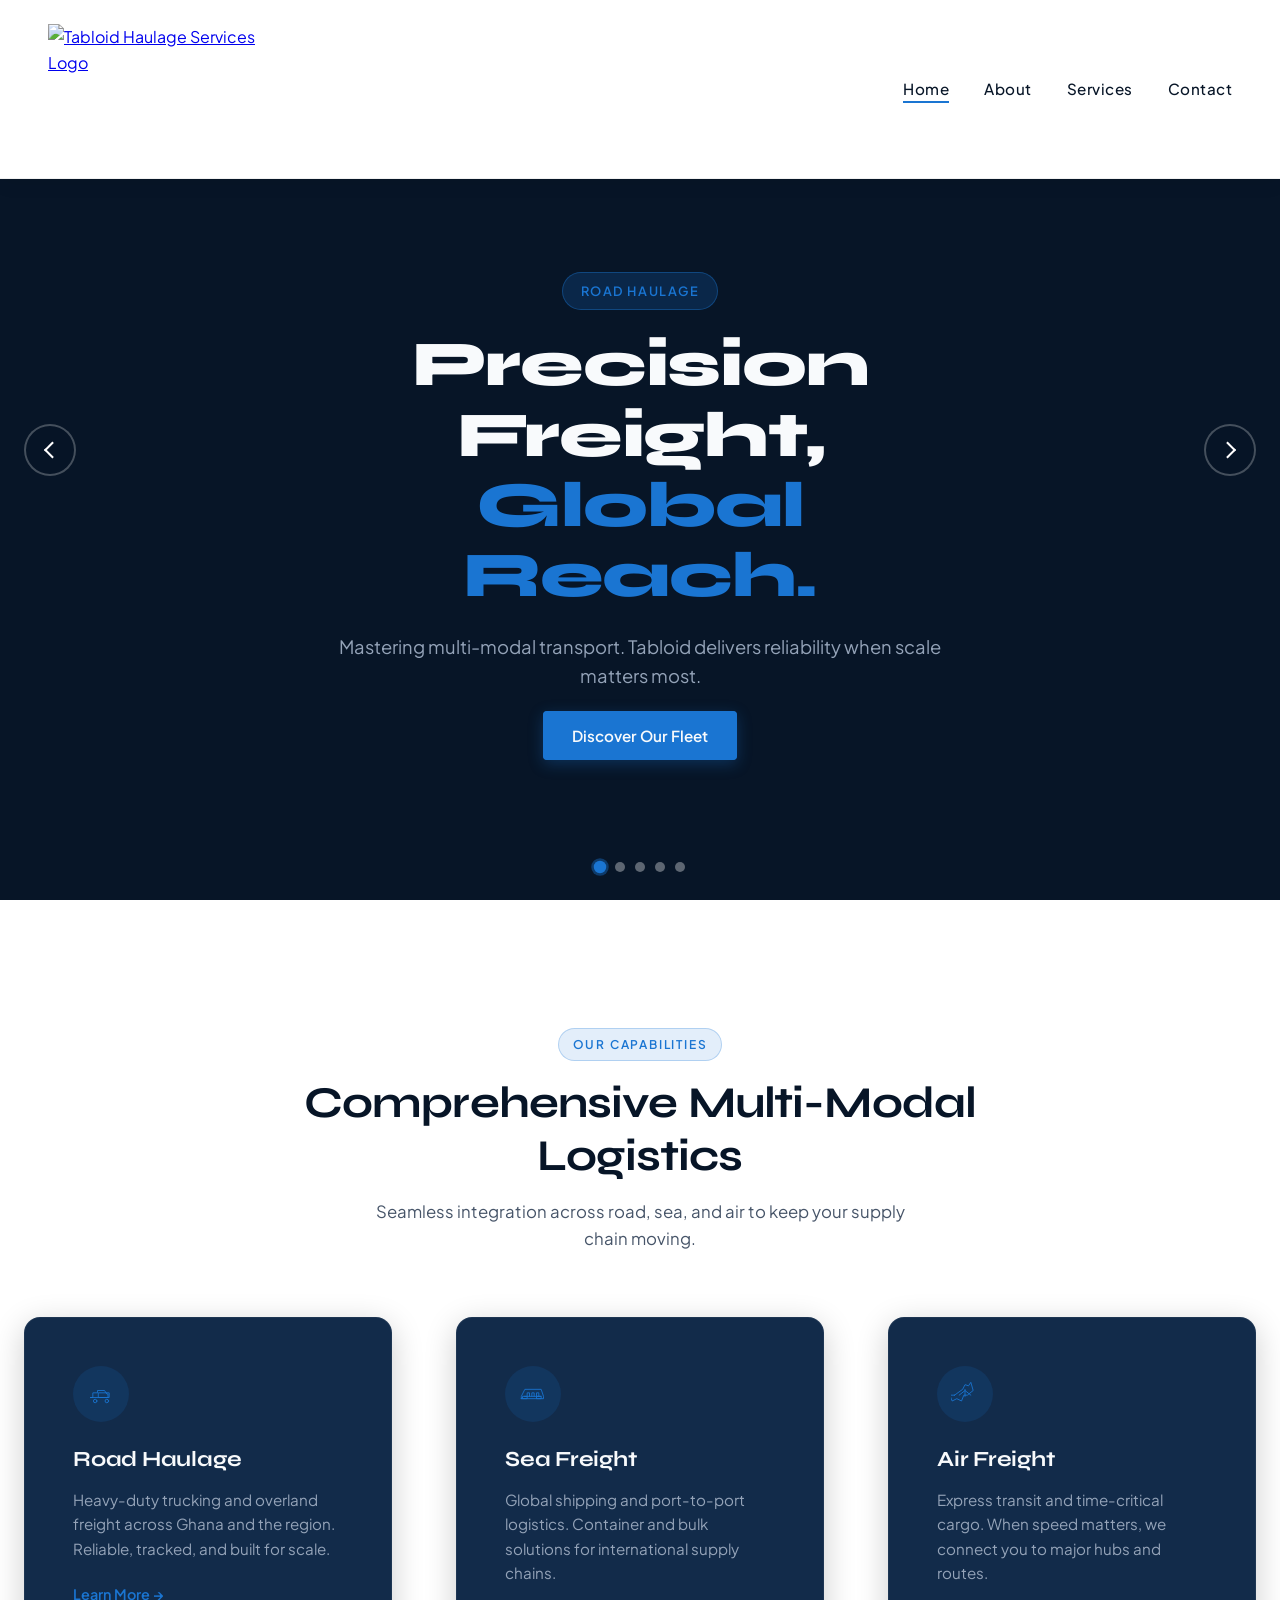
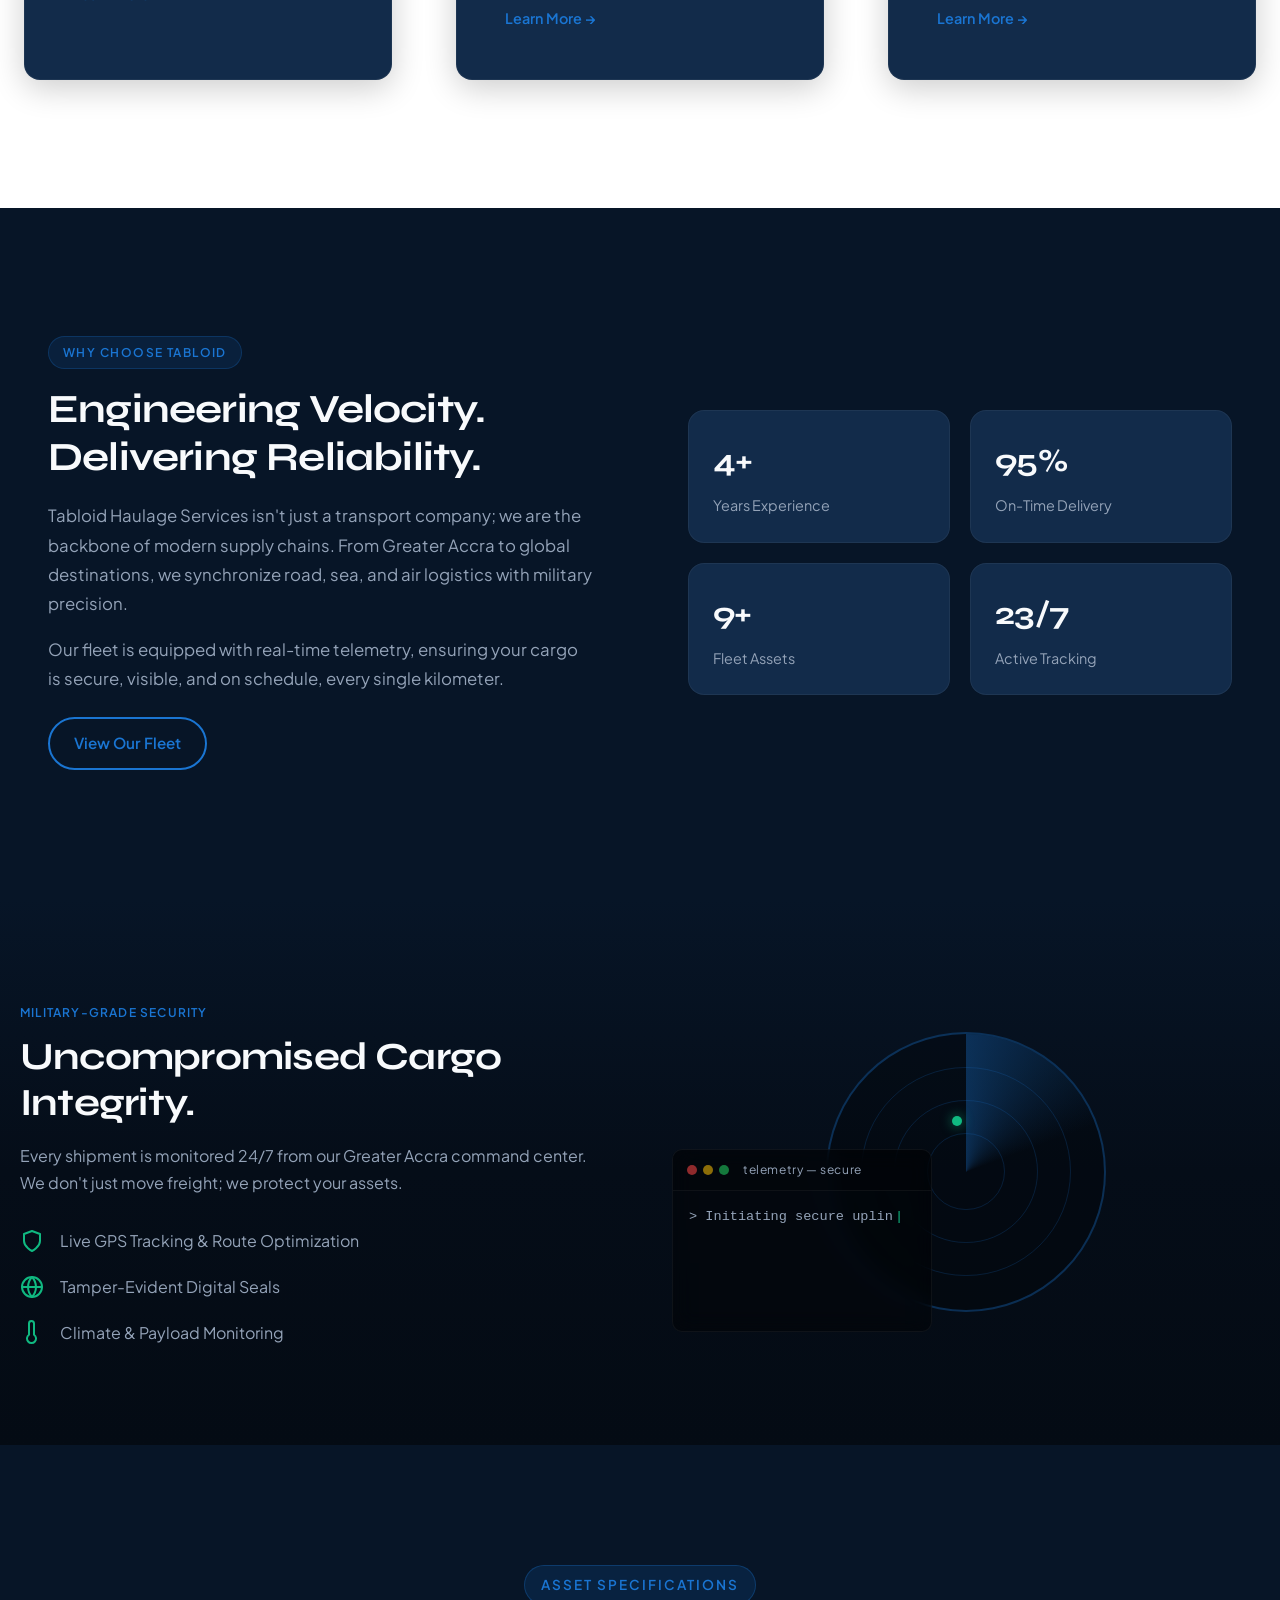
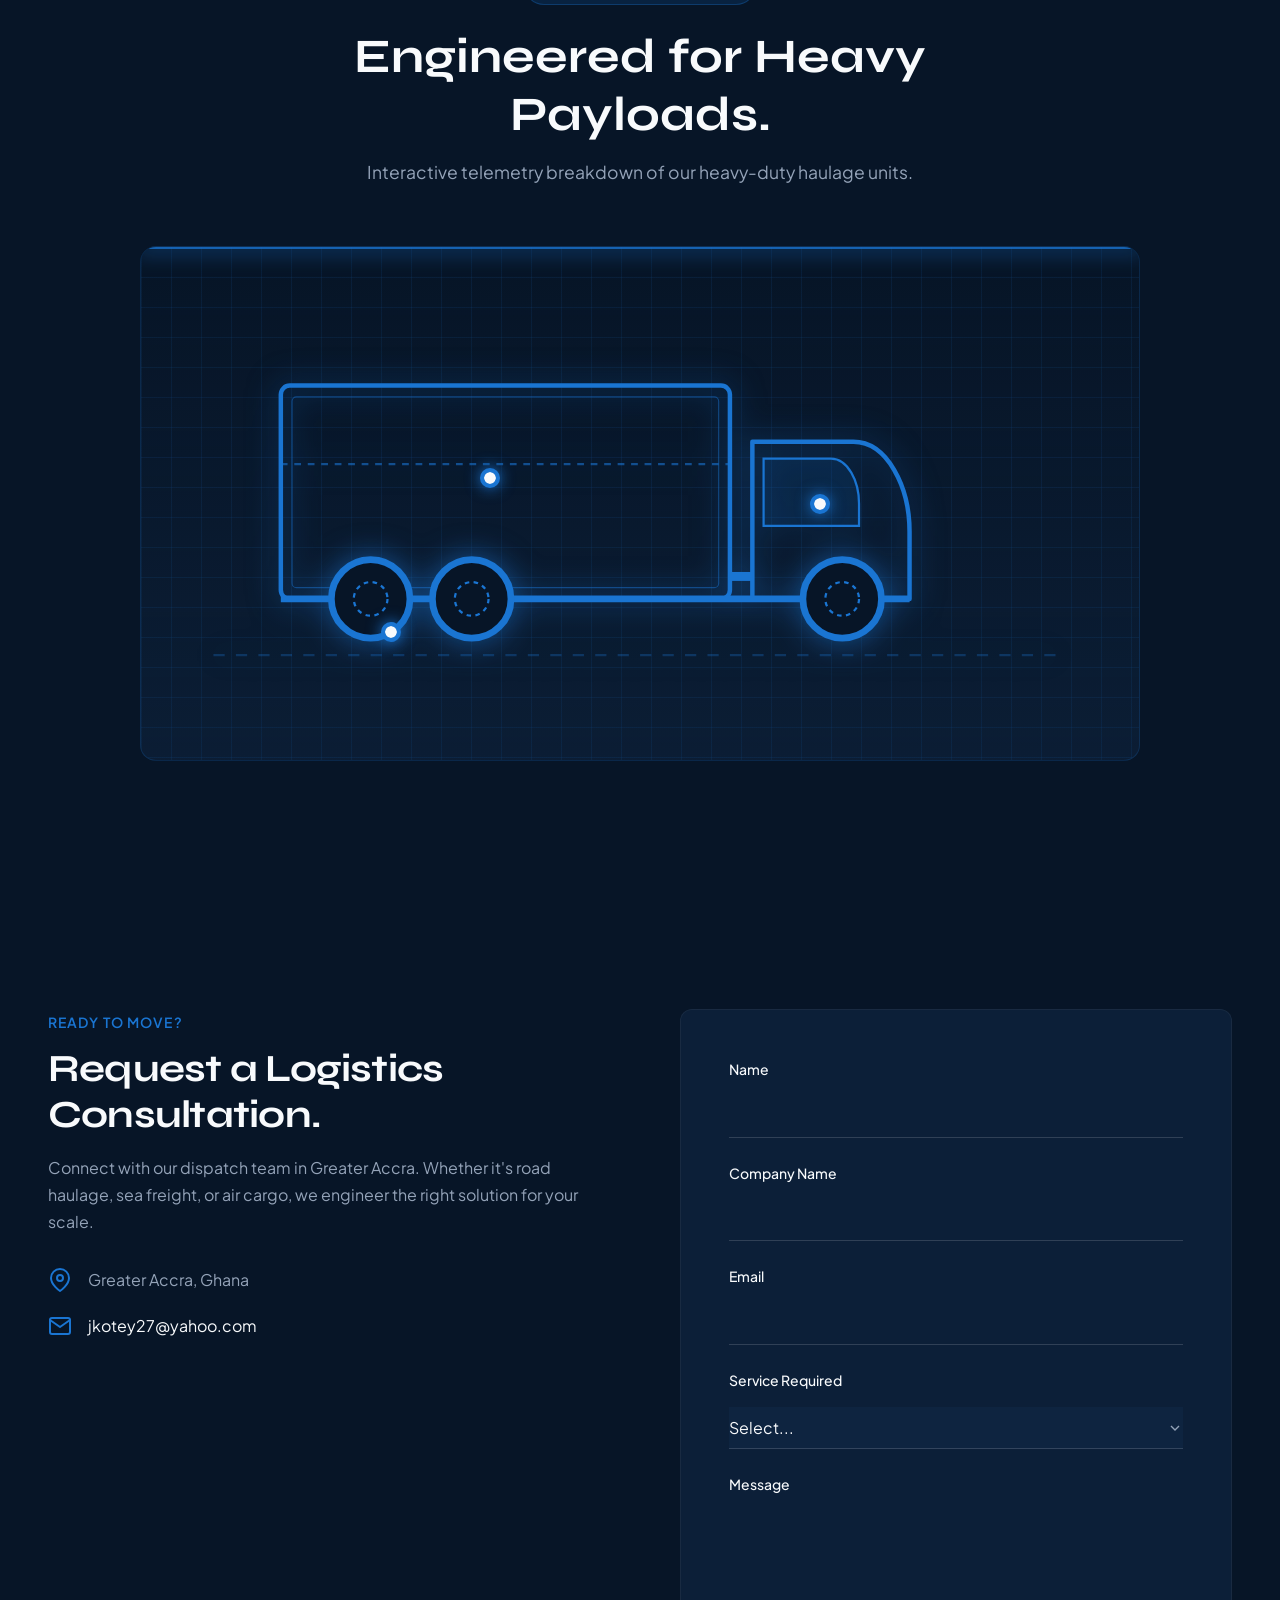
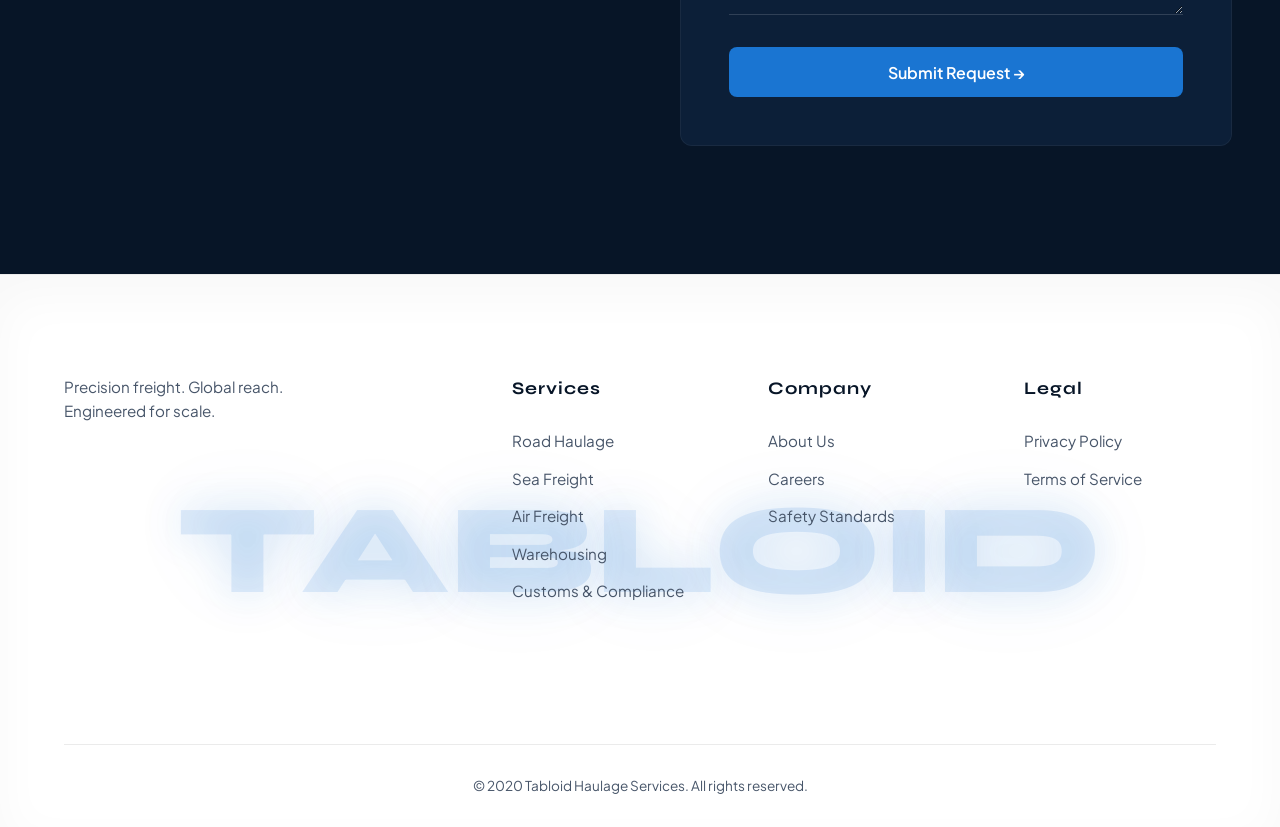
==== commit 649d1174: "Clean up: remove duplicates, empty files, unify footer and docs Made-with: Cursor" ====
--- a/index.html
+++ b/index.html
@@ -379,6 +379,8 @@
                         <li><a href="services.html#road">Road Haulage</a></li>
                         <li><a href="services.html#sea">Sea Freight</a></li>
                         <li><a href="services.html#air">Air Freight</a></li>
+                        <li><a href="services.html#warehousing">Warehousing</a></li>
+                        <li><a href="services.html#customs">Customs &amp; Compliance</a></li>
                     </ul>
                 </div>
 
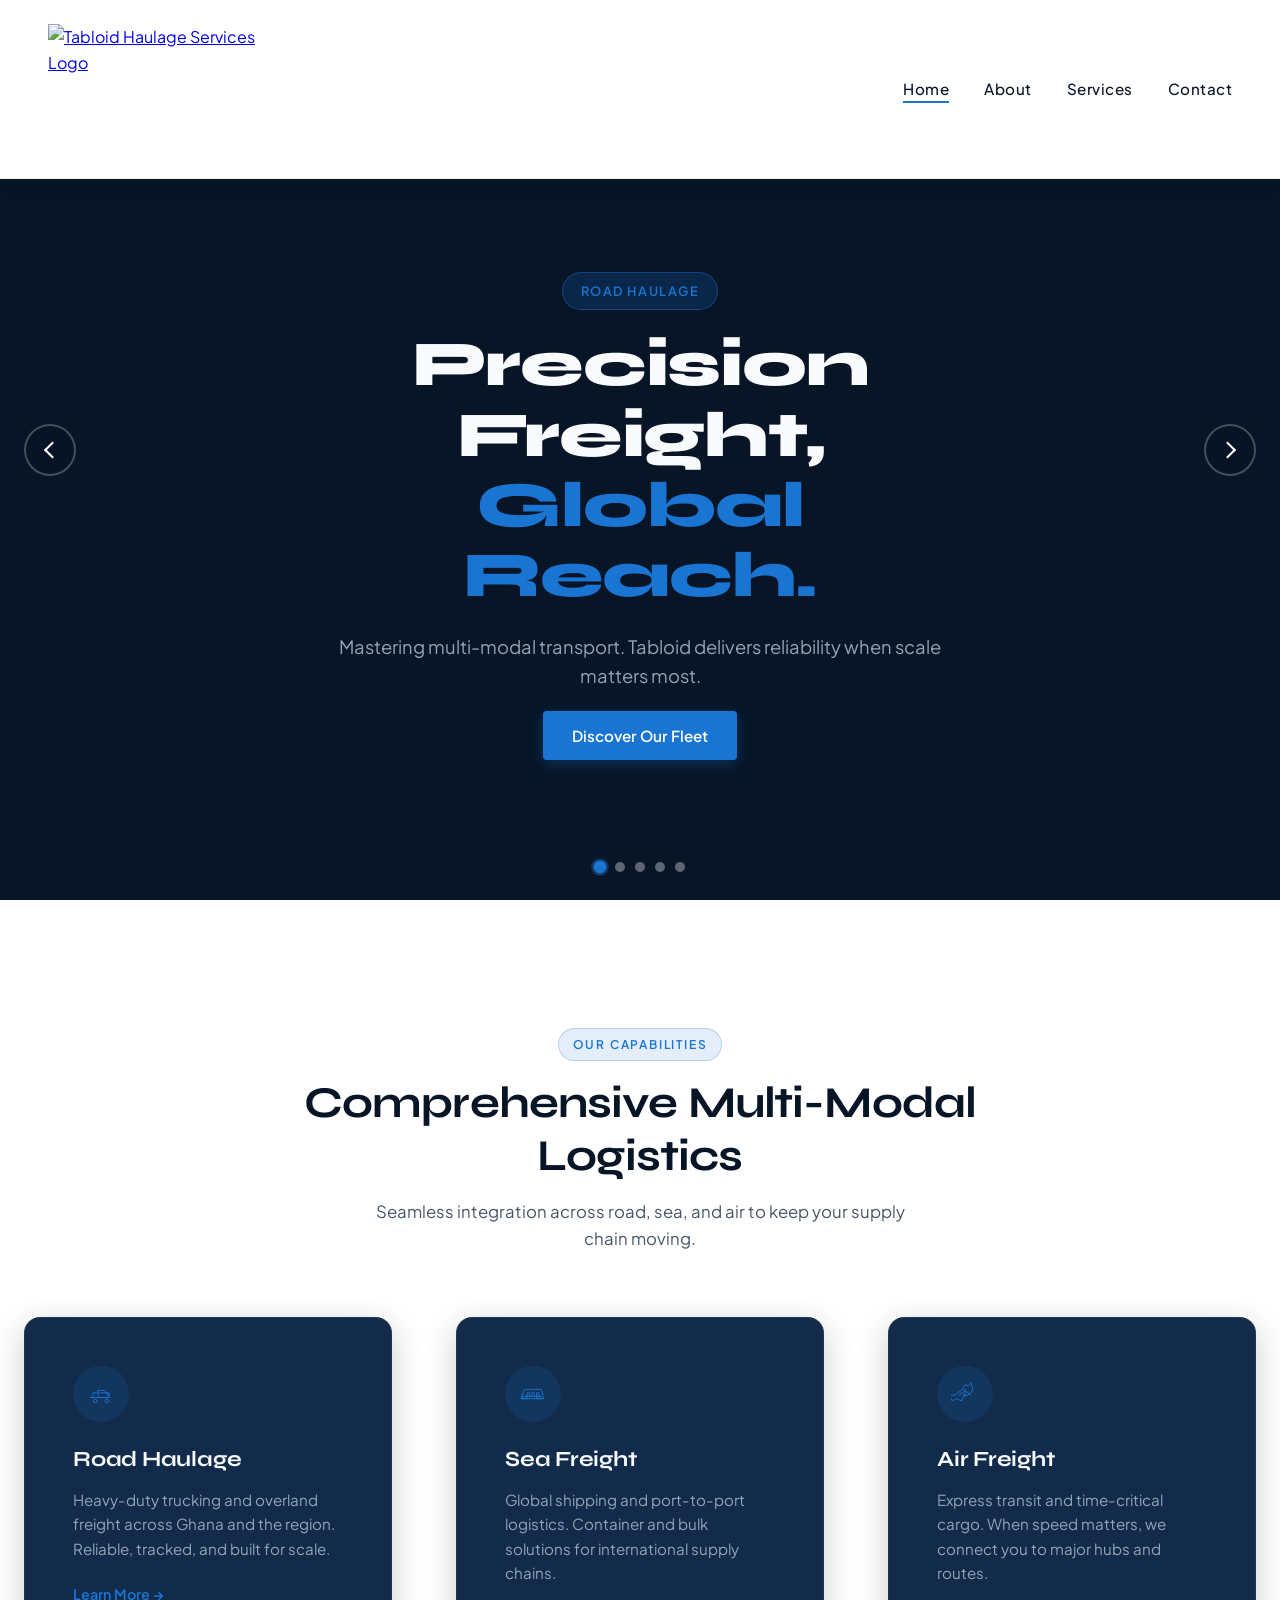
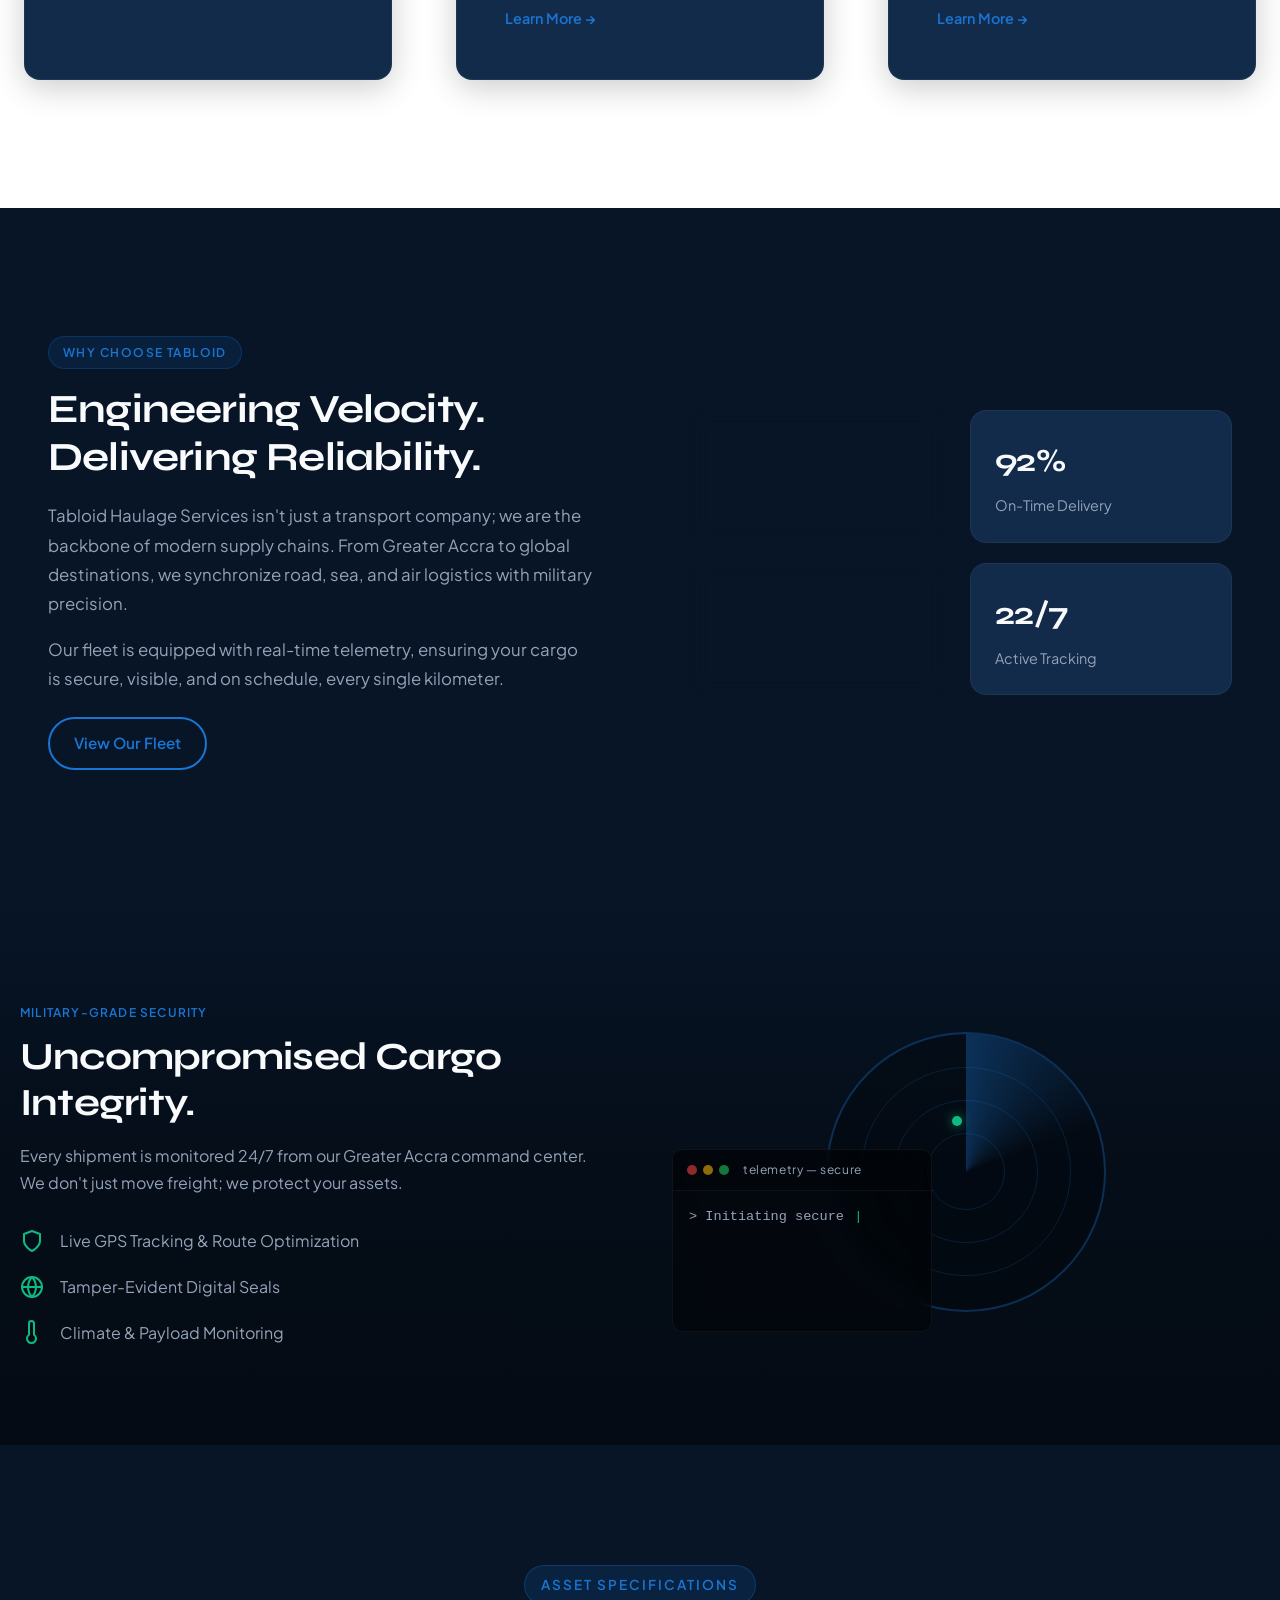
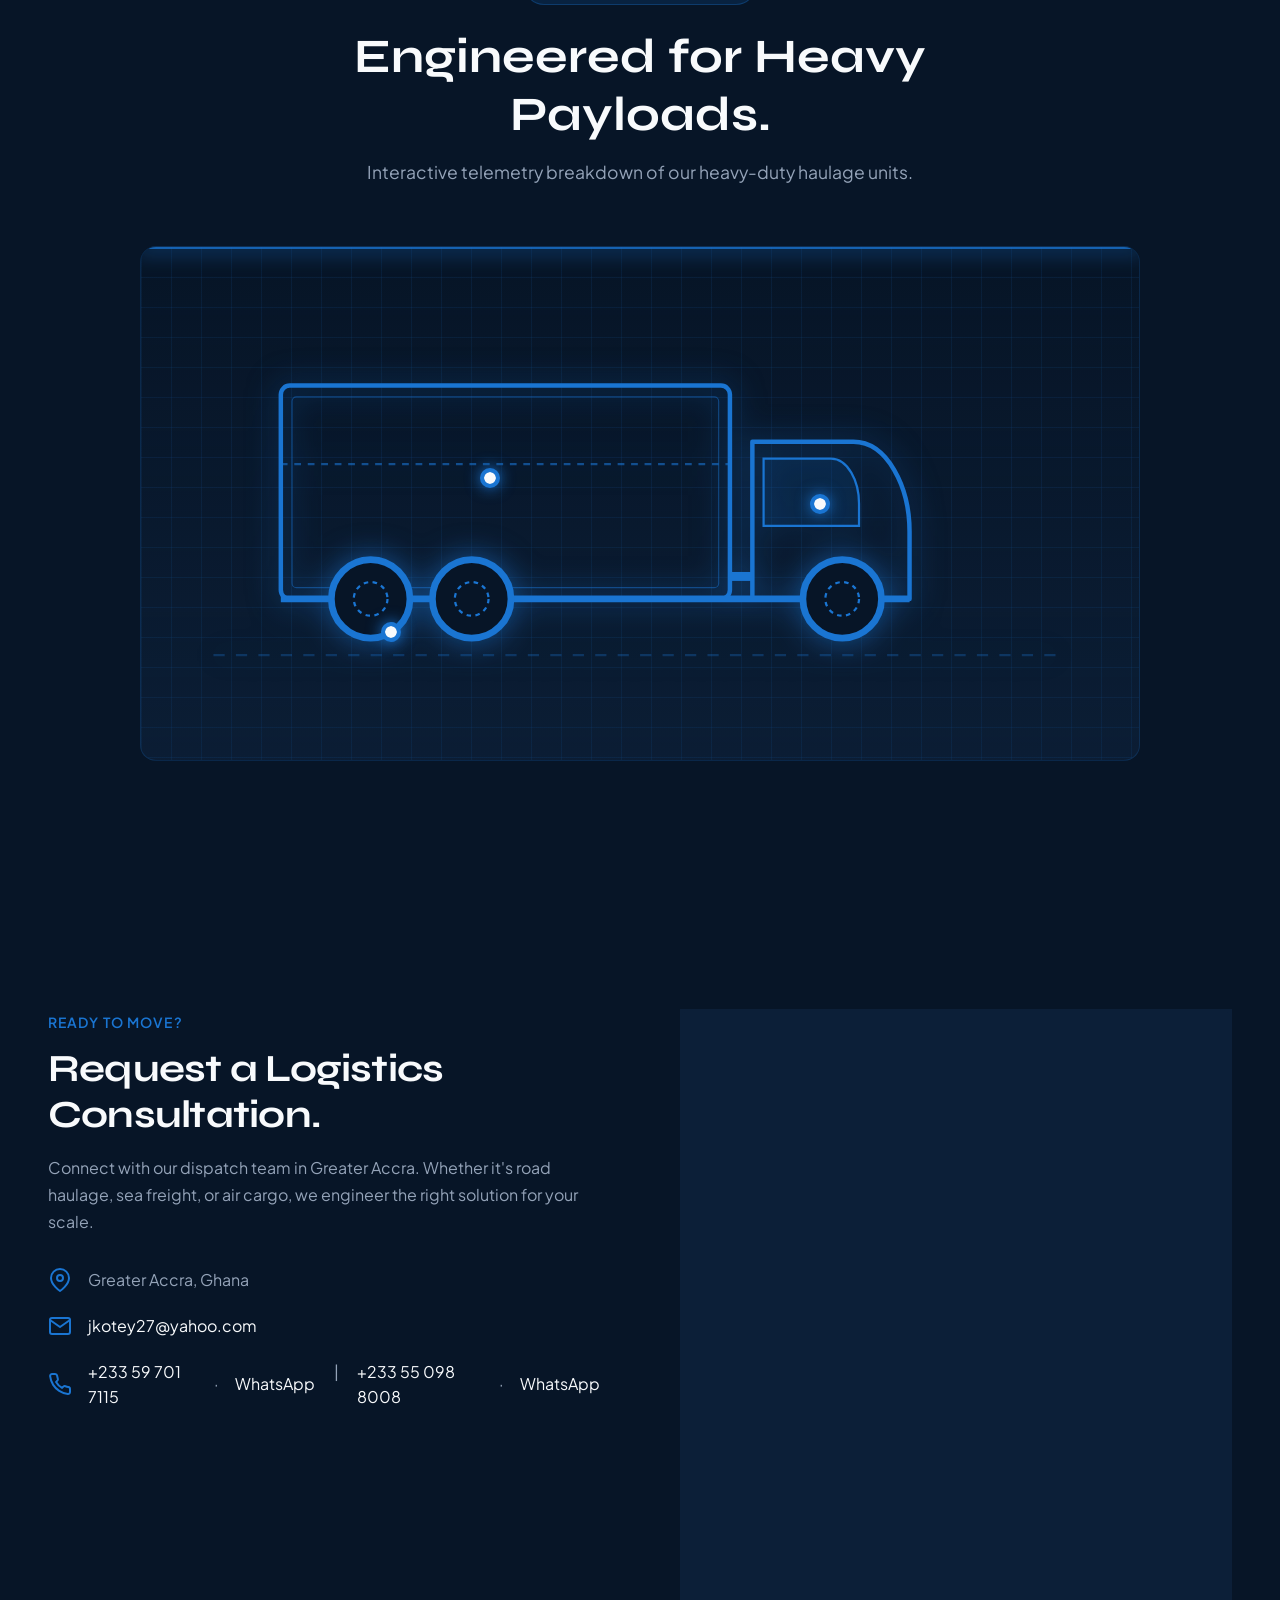
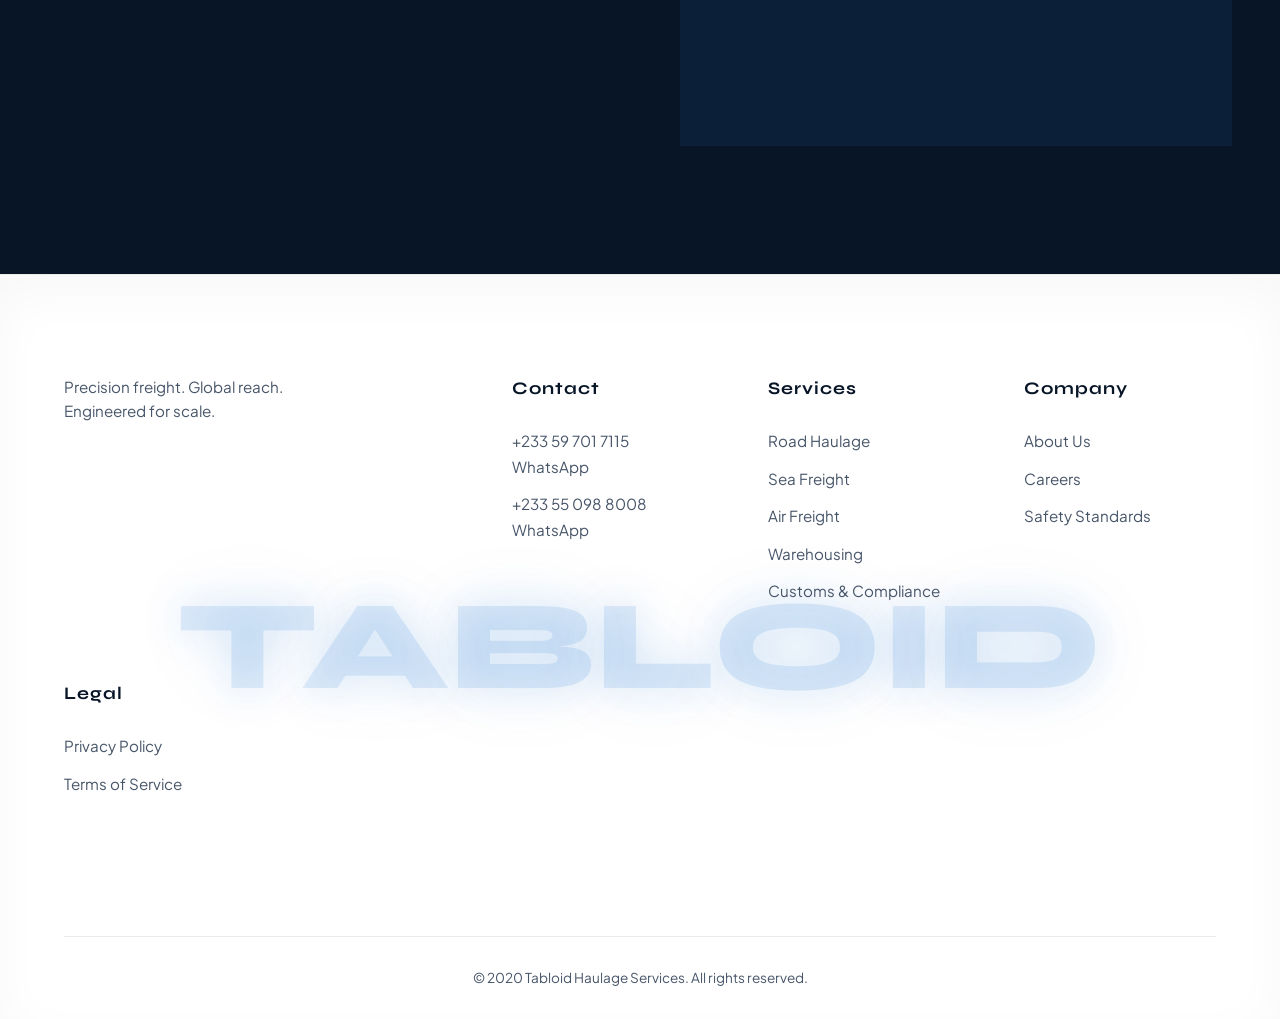
==== commit 92cbd308: "Add phone numbers with Call/WhatsApp links, hero slider overflow fix, footer Contact column Made-wit" ====
--- a/index.html
+++ b/index.html
@@ -337,6 +337,12 @@
                         </span>
                         <a href="mailto:jkotey27@yahoo.com">jkotey27@yahoo.com</a>
                     </li>
+                    <li>
+                        <span class="contact-info-icon" aria-hidden="true">
+                            <svg viewBox="0 0 24 24" fill="none" stroke="currentColor" stroke-width="2" stroke-linecap="round" stroke-linejoin="round"><path d="M22 16.92v3a2 2 0 0 1-2.18 2 19.79 19.79 0 0 1-8.63-3.07 19.5 19.5 0 0 1-6-6 19.79 19.79 0 0 1-3.07-8.67A2 2 0 0 1 4.11 2h3a2 2 0 0 1 2 1.72 12.84 12.84 0 0 0 .7 2.81 2 2 0 0 1-.45 2.11L8.09 9.91a16 16 0 0 0 6 6l1.27-1.27a2 2 0 0 1 2.11-.45 12.84 12.84 0 0 0 2.81.7A2 2 0 0 1 22 16.92z"/></svg>
+                        </span>
+                        <a href="tel:+233597017115" title="Call">+233 59 701 7115</a> · <a href="https://wa.me/233597017115" target="_blank" rel="noopener noreferrer" title="WhatsApp">WhatsApp</a> &nbsp;|&nbsp; <a href="tel:+233550988008" title="Call">+233 55 098 8008</a> · <a href="https://wa.me/233550988008" target="_blank" rel="noopener noreferrer" title="WhatsApp">WhatsApp</a>
+                    </li>
                 </ul>
             </div>
             <div class="contact-form-wrap">
@@ -374,6 +380,14 @@
                 </div>
 
                 <div class="footer-col footer-links">
+                    <h4 class="footer-heading">Contact</h4>
+                    <ul>
+                        <li><a href="tel:+233597017115" title="Call">+233 59 701 7115</a> <a href="https://wa.me/233597017115" target="_blank" rel="noopener noreferrer" title="WhatsApp">WhatsApp</a></li>
+                        <li><a href="tel:+233550988008" title="Call">+233 55 098 8008</a> <a href="https://wa.me/233550988008" target="_blank" rel="noopener noreferrer" title="WhatsApp">WhatsApp</a></li>
+                    </ul>
+                </div>
+
+                <div class="footer-col footer-links">
                     <h4 class="footer-heading">Services</h4>
                     <ul>
                         <li><a href="services.html#road">Road Haulage</a></li>
--- a/style.css
+++ b/style.css
@@ -299,8 +299,7 @@
     min-height: 560px;
     padding-top: 120px;
     box-sizing: border-box;
-    overflow-x: hidden;
-    overflow-y: visible;
+    overflow: hidden;
 }
 @media (max-width: 768px) {
     .hero-slider-section { min-height: 500px; padding-top: 100px; }
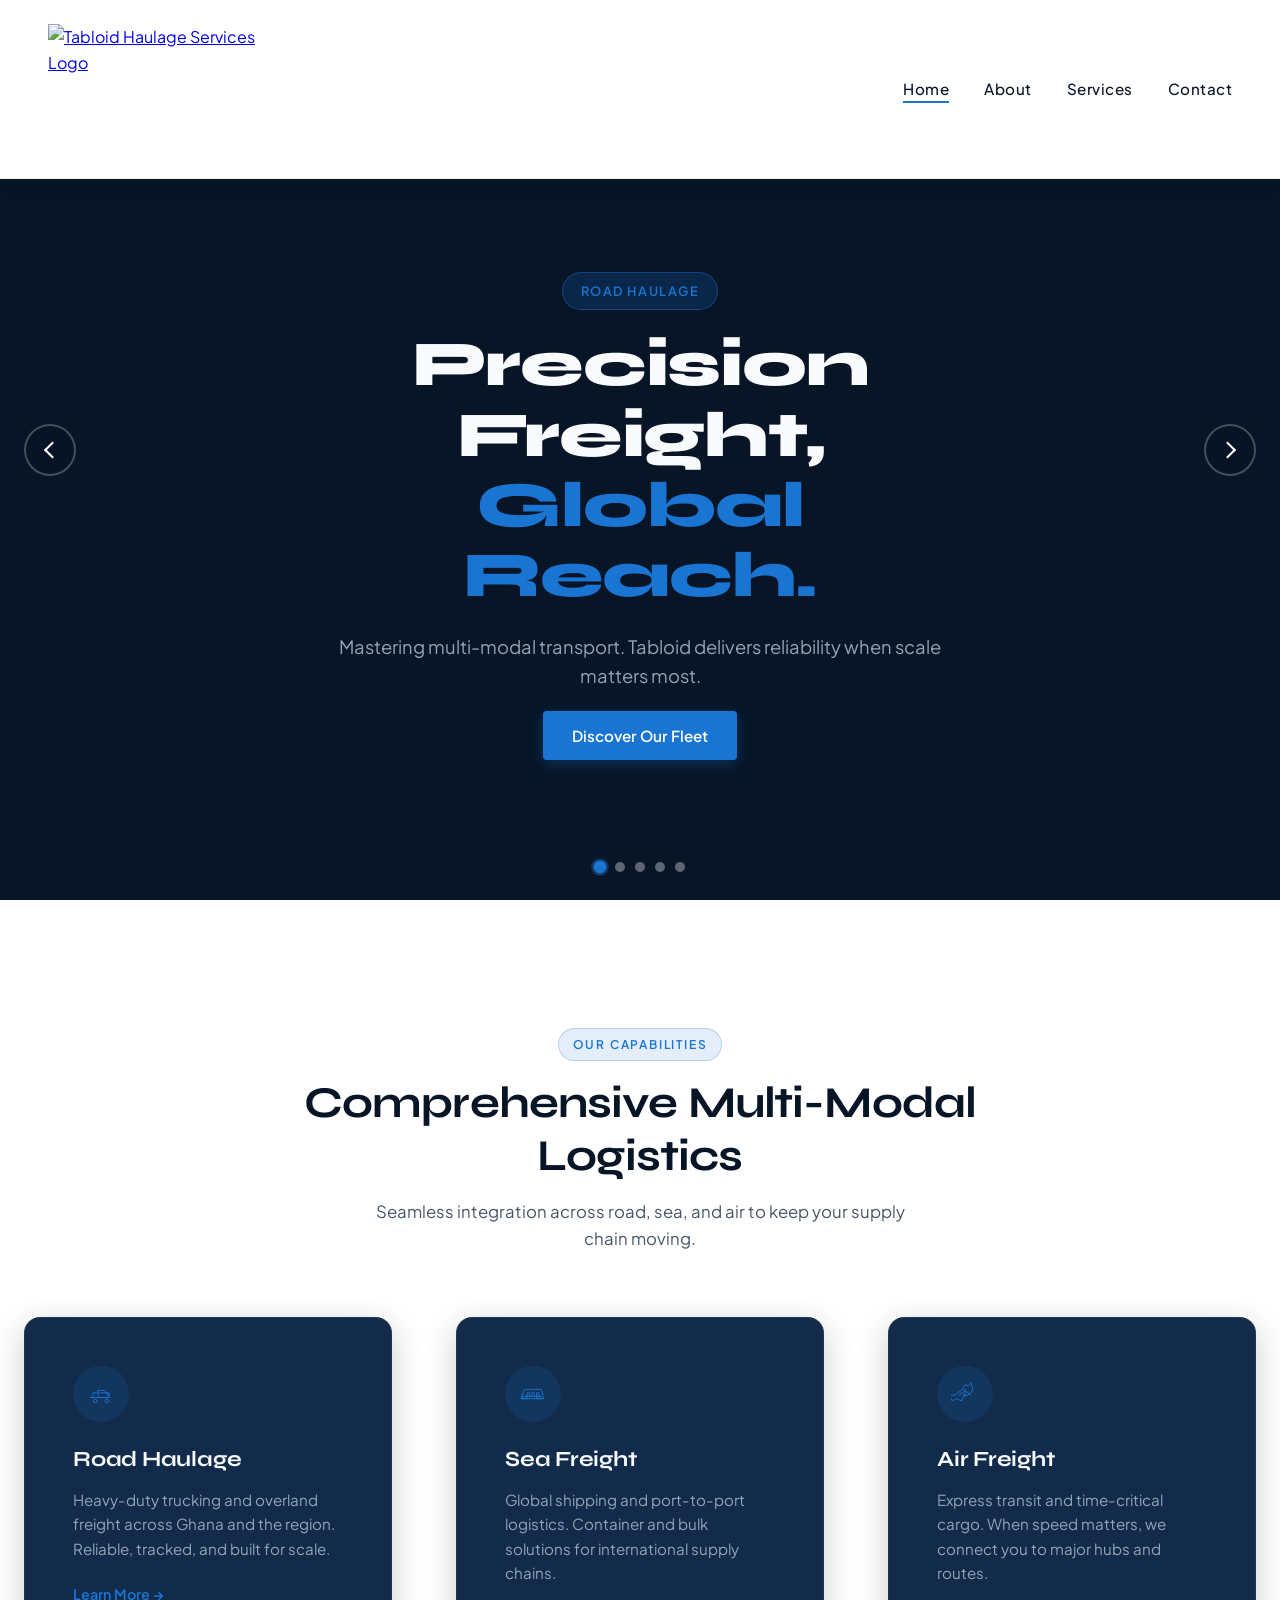
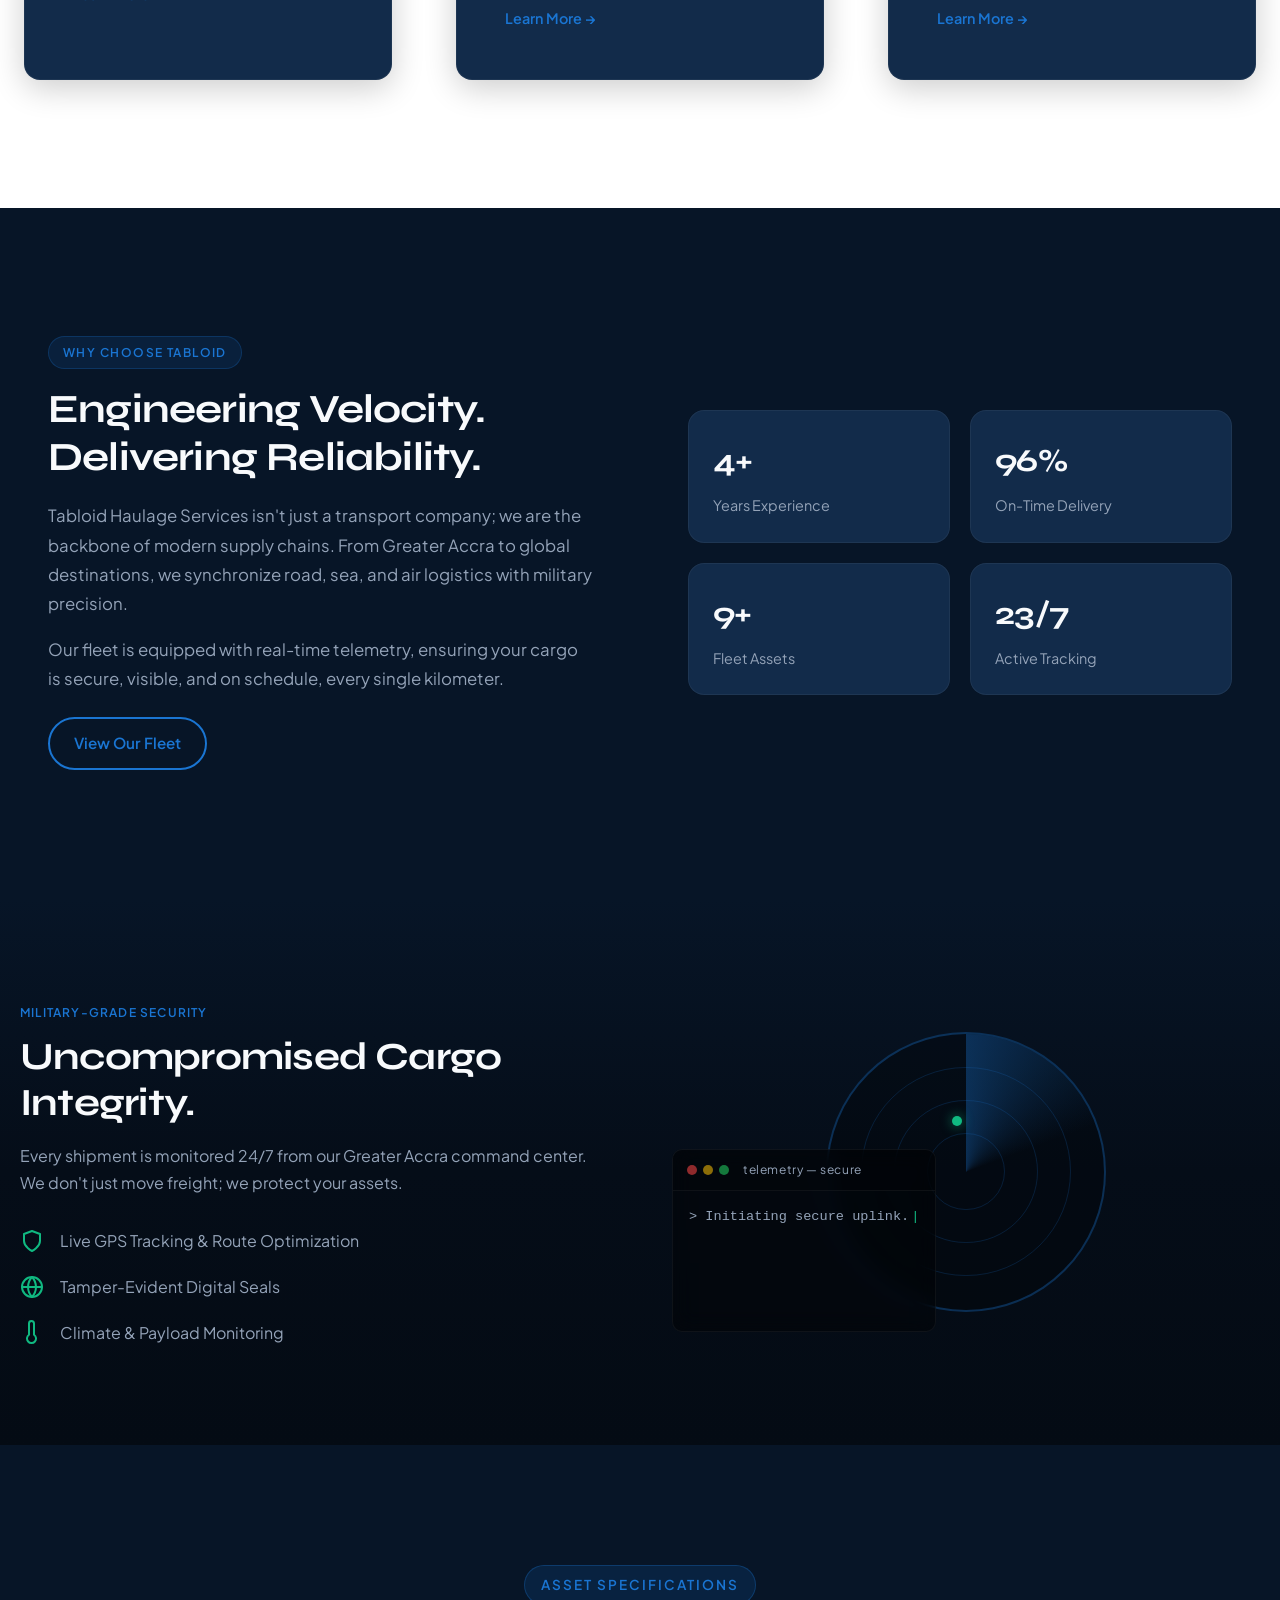
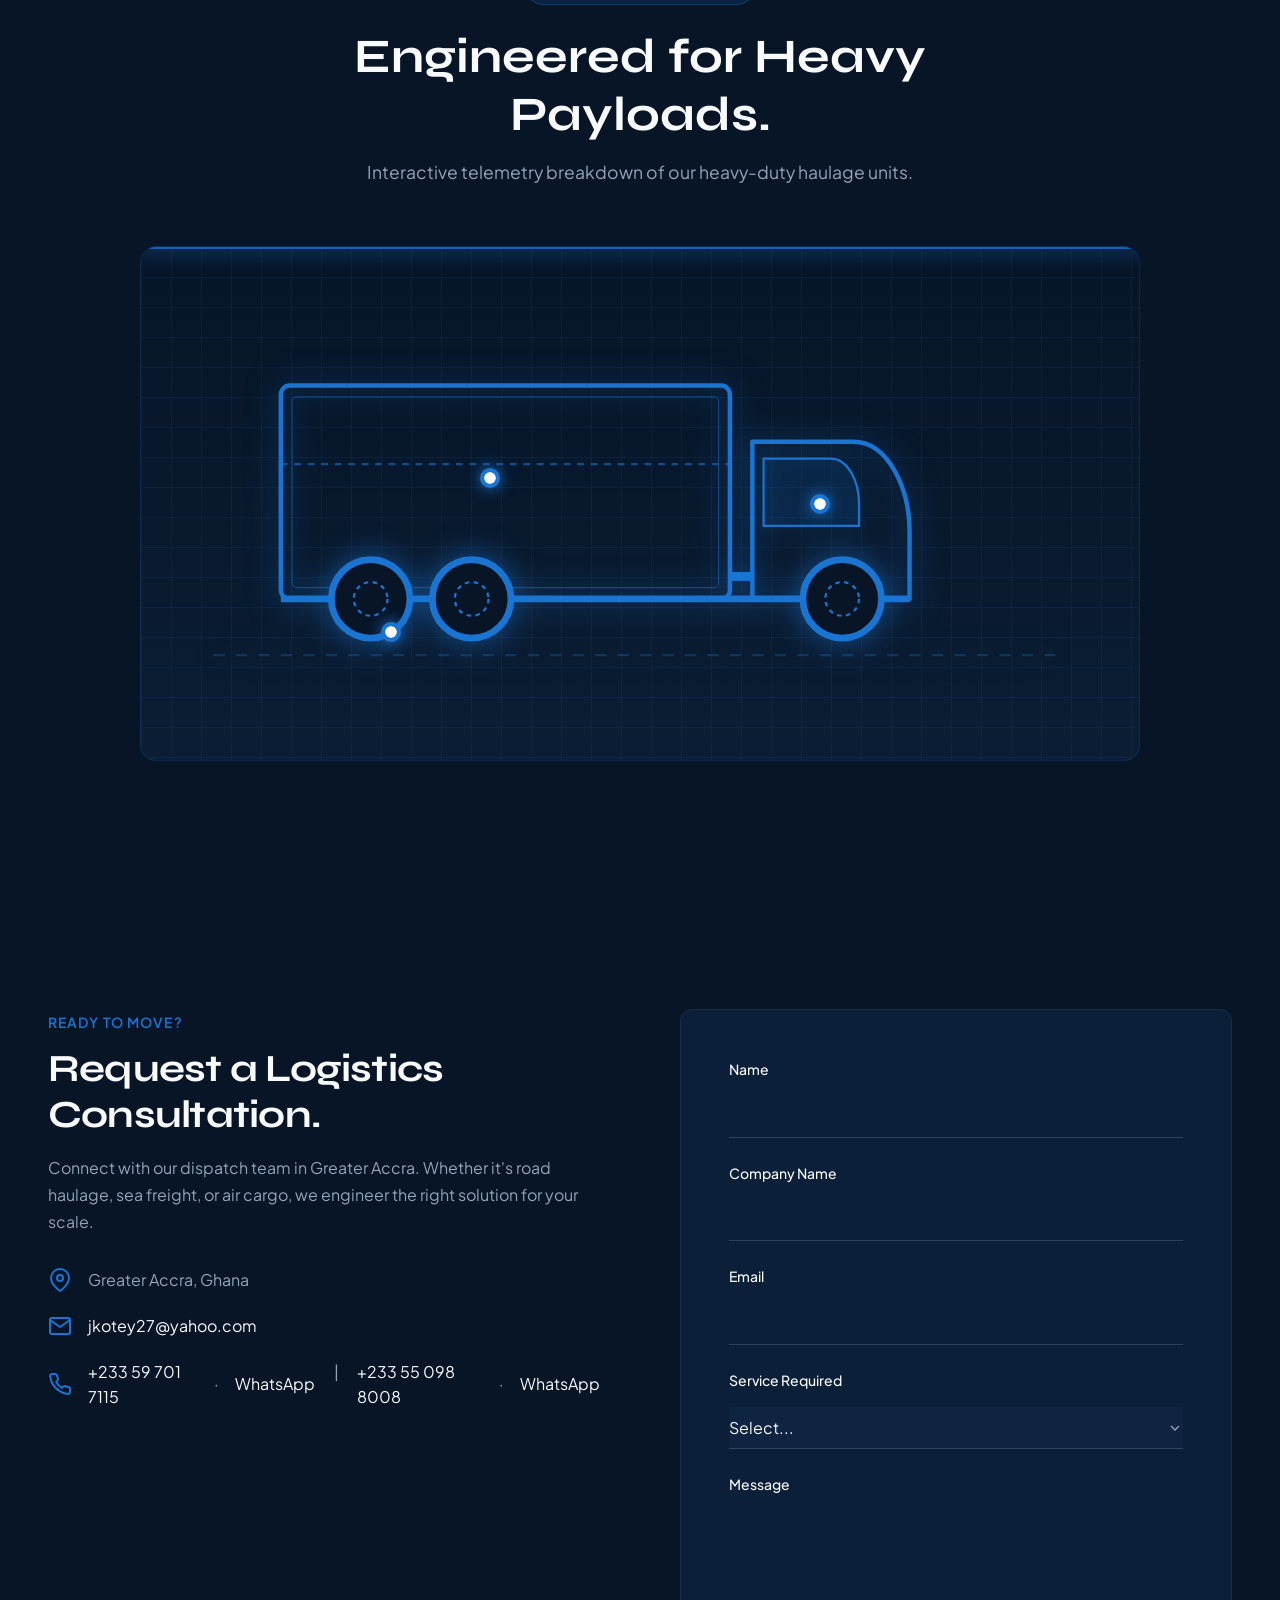
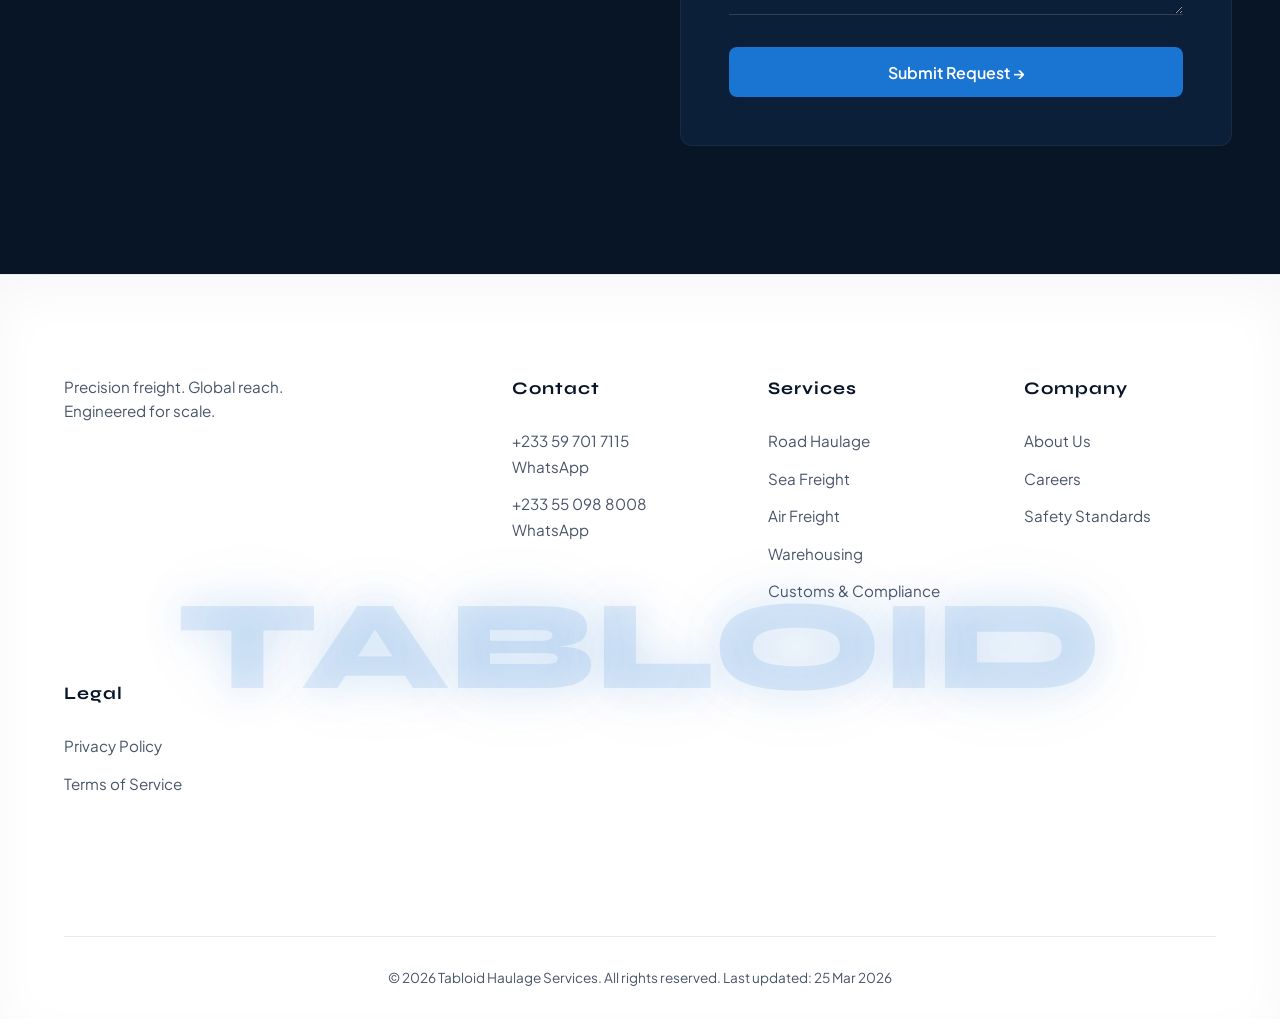
==== commit dddb7c96: "Update footer last-updated stamp Made-with: Cursor" ====
--- a/index.html
+++ b/index.html
@@ -418,7 +418,7 @@
             </div>
 
             <div class="footer-bottom">
-                <p class="footer-copy">&copy; 2020 Tabloid Haulage Services. All rights reserved.</p>
+                <p class="footer-copy">&copy; 2026 Tabloid Haulage Services. All rights reserved. <span class="footer-updated">Last updated: 25 Mar 2026</span></p>
             </div>
         </div>
     </footer>
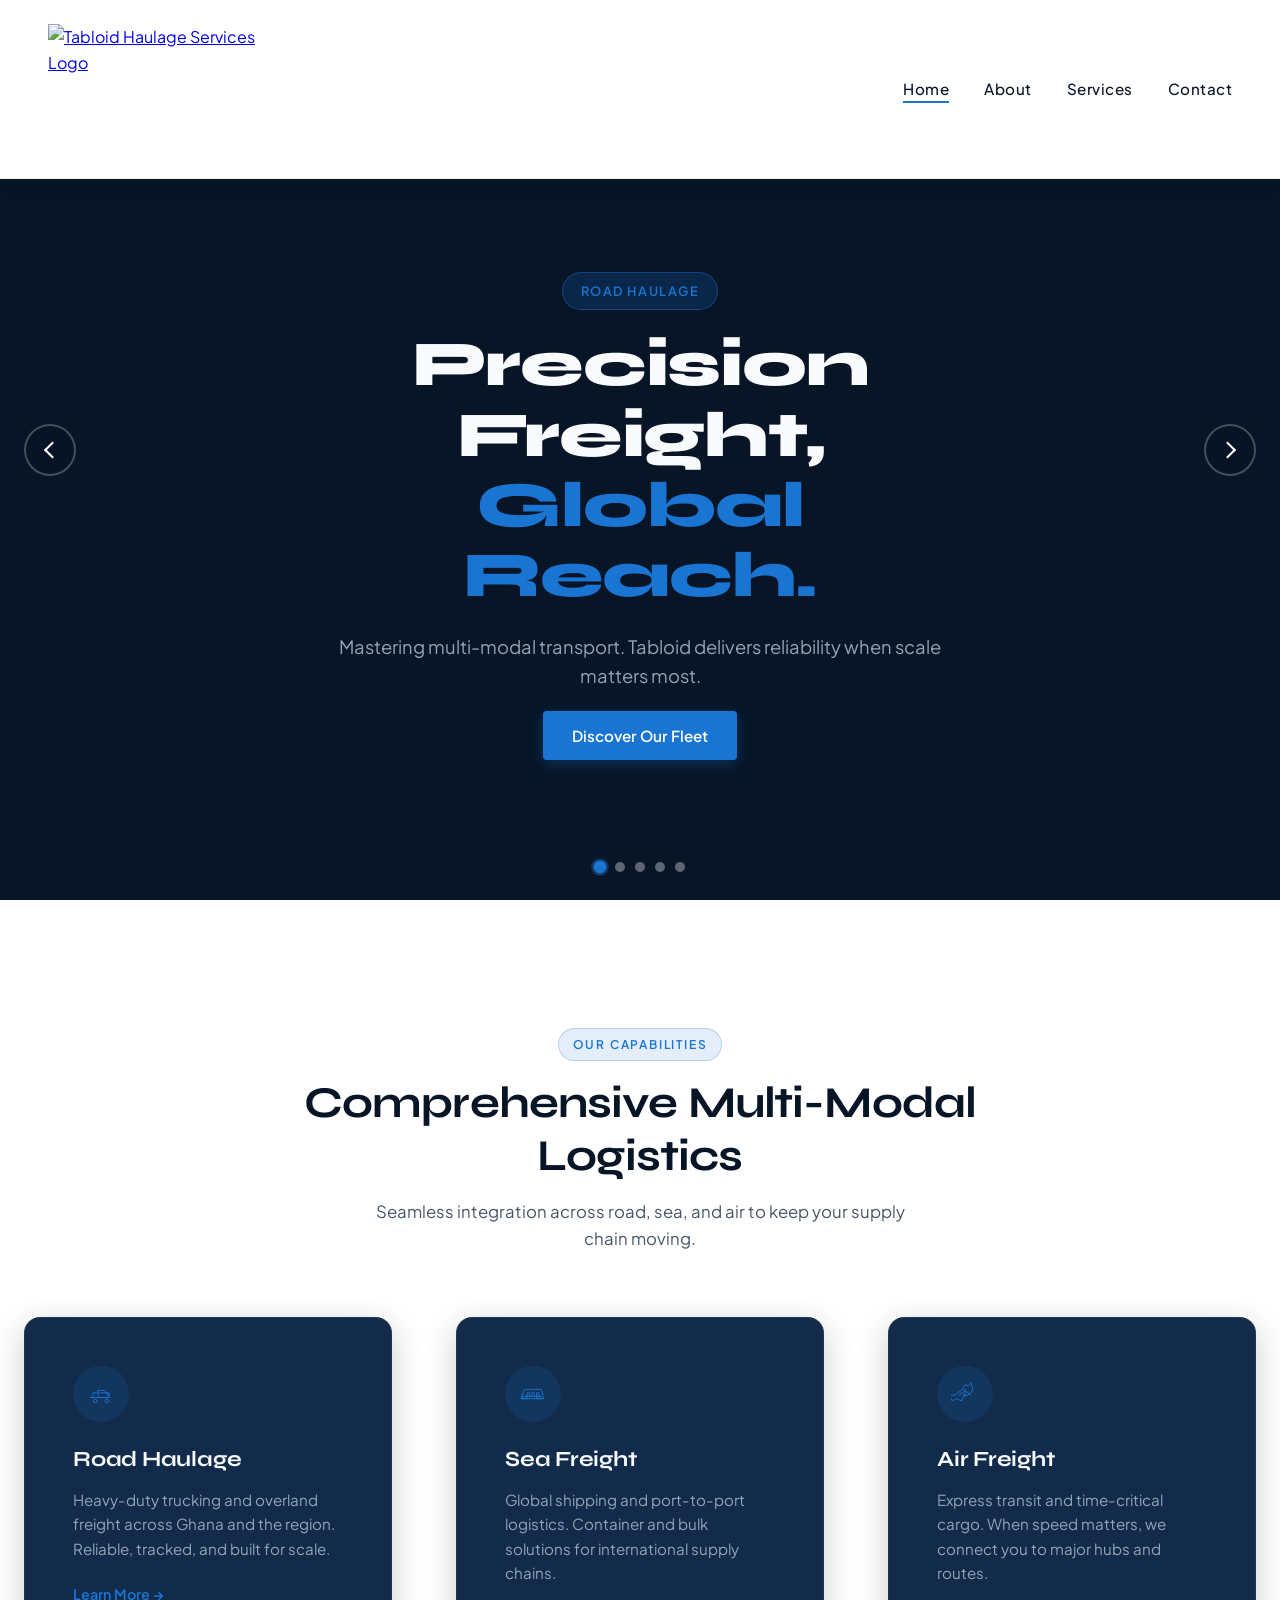
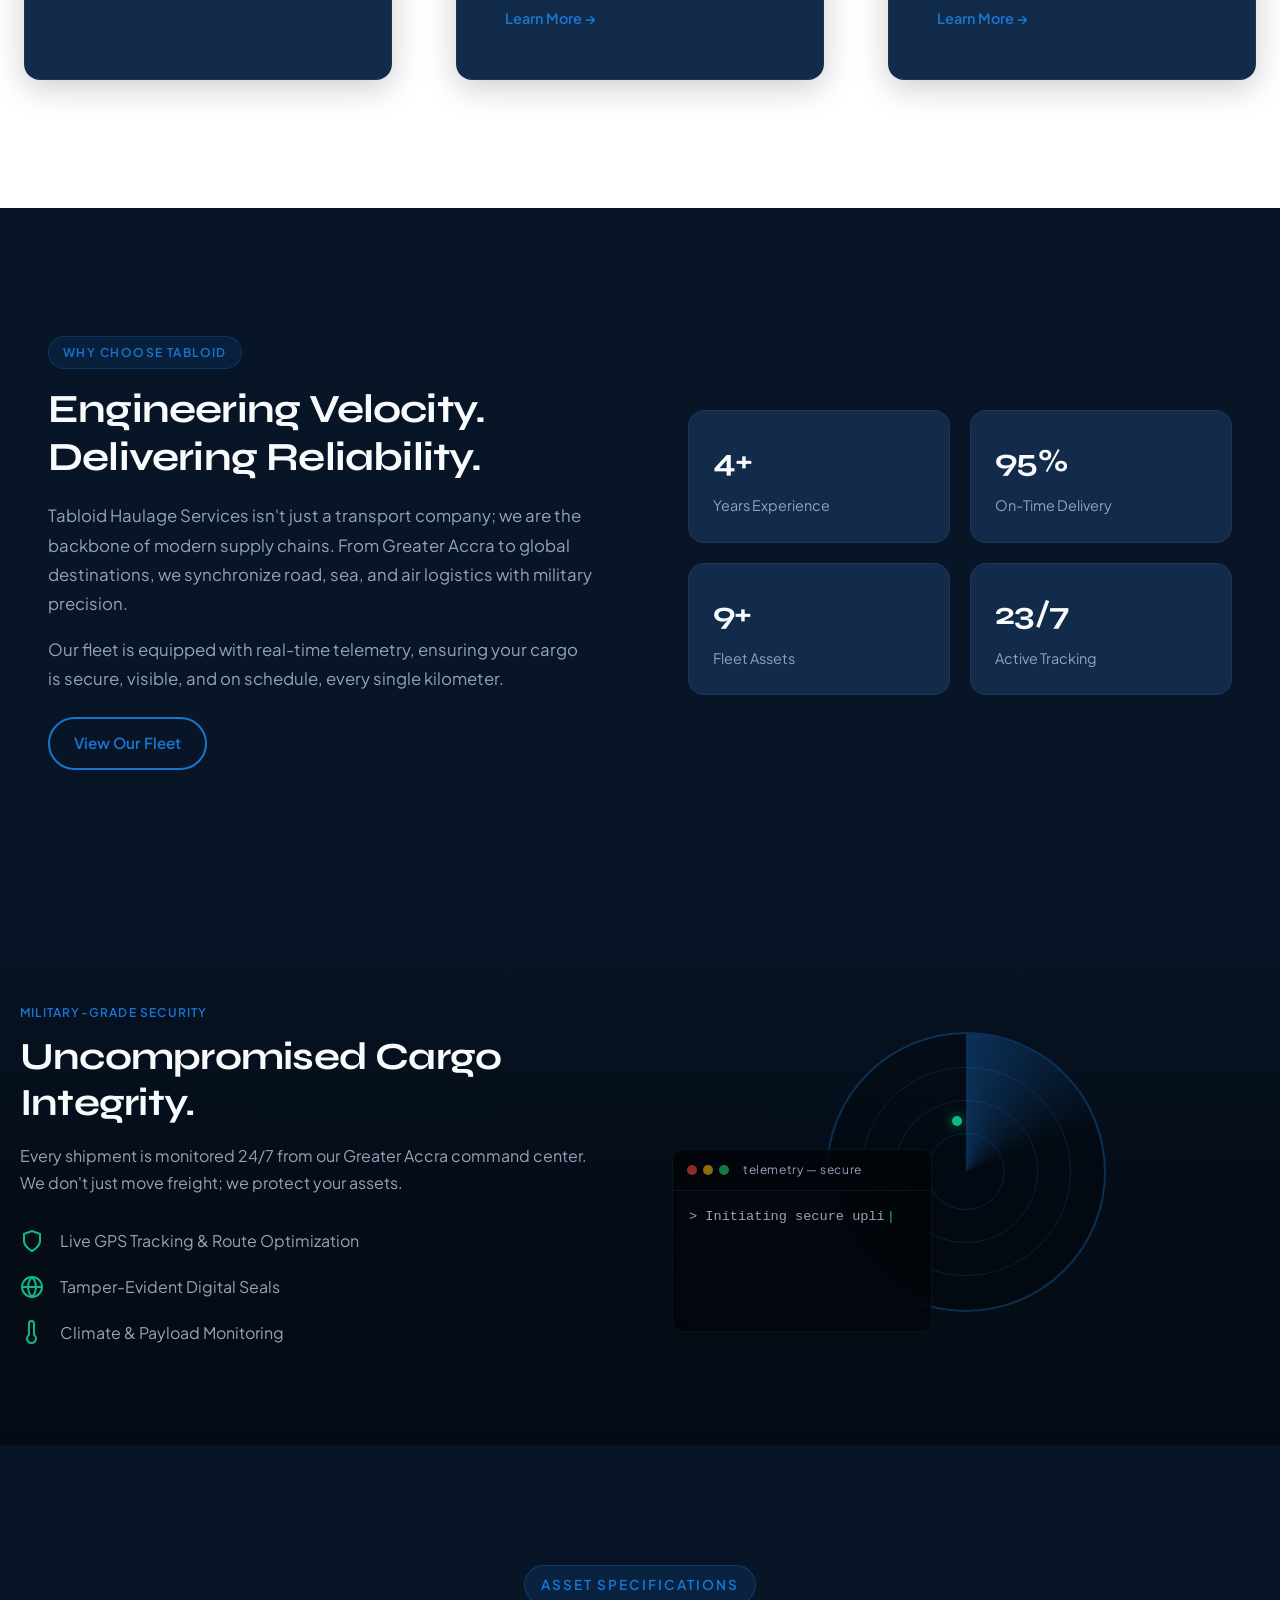
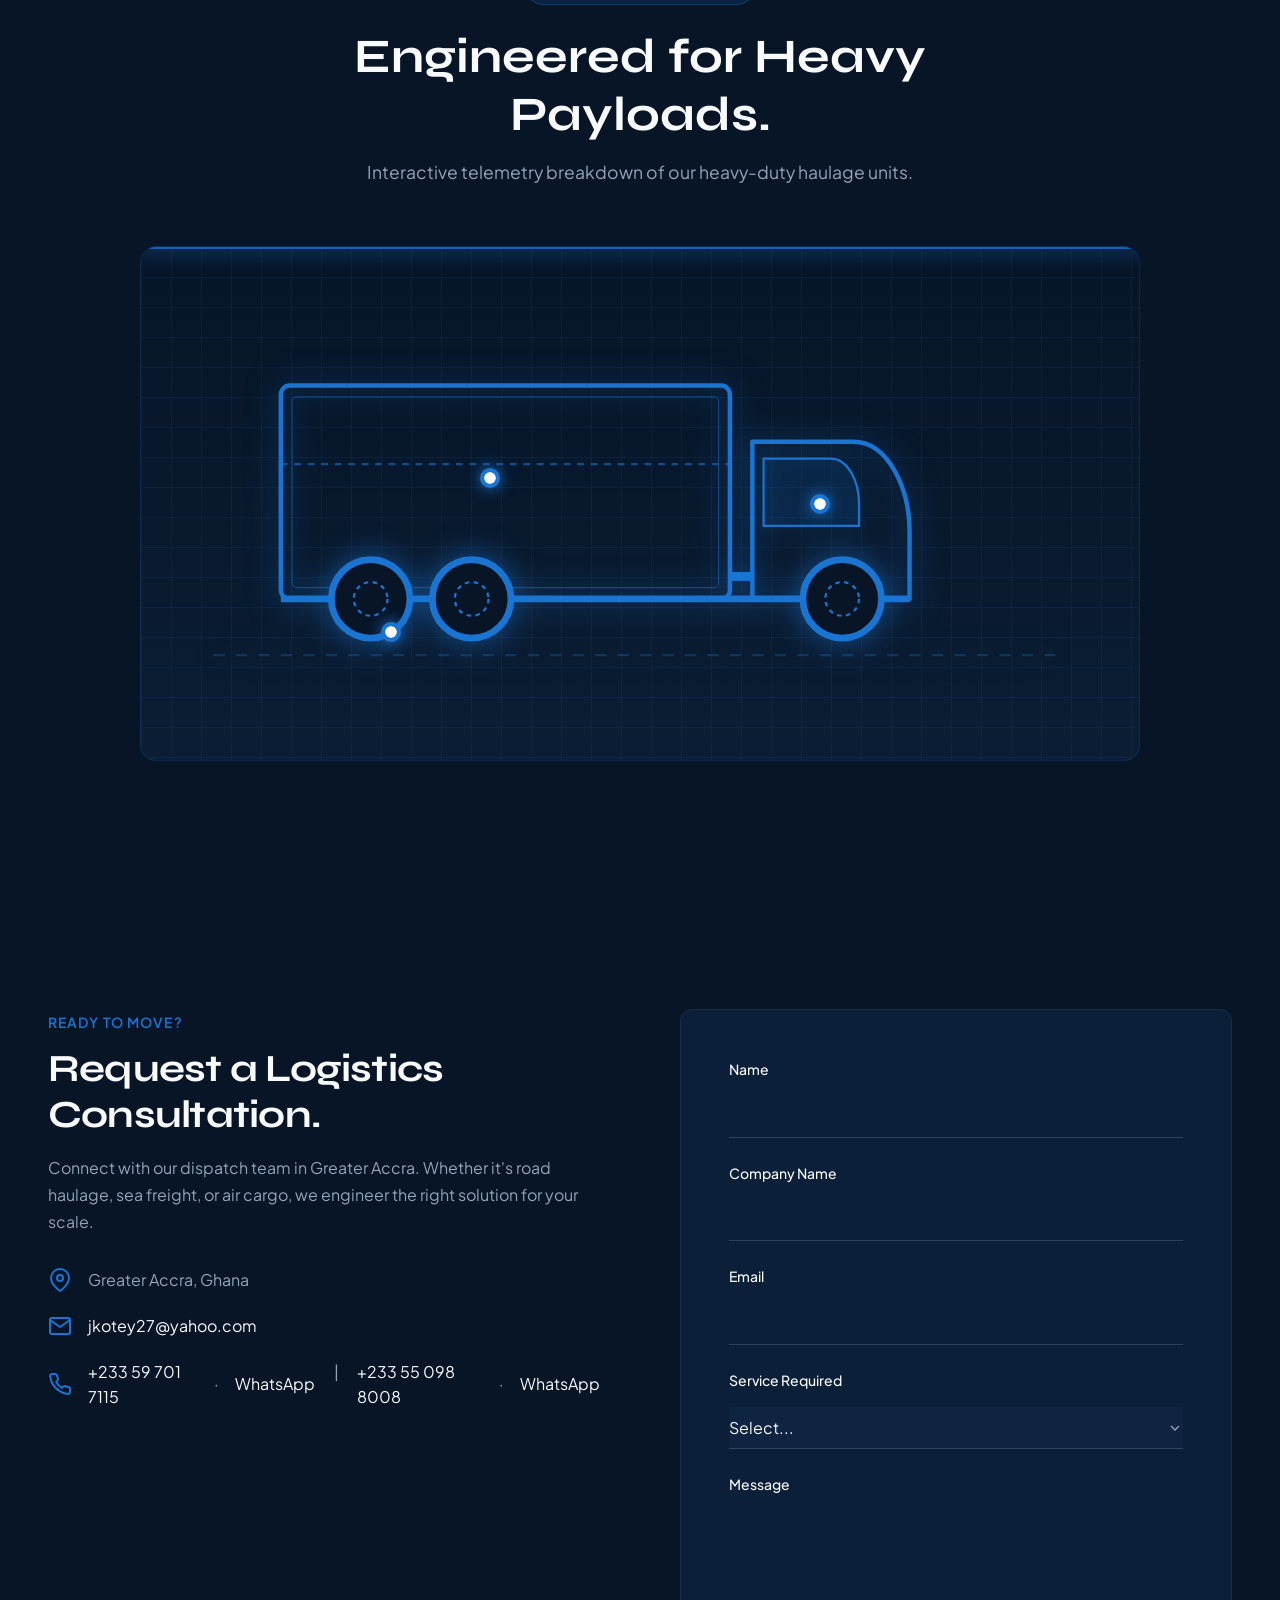
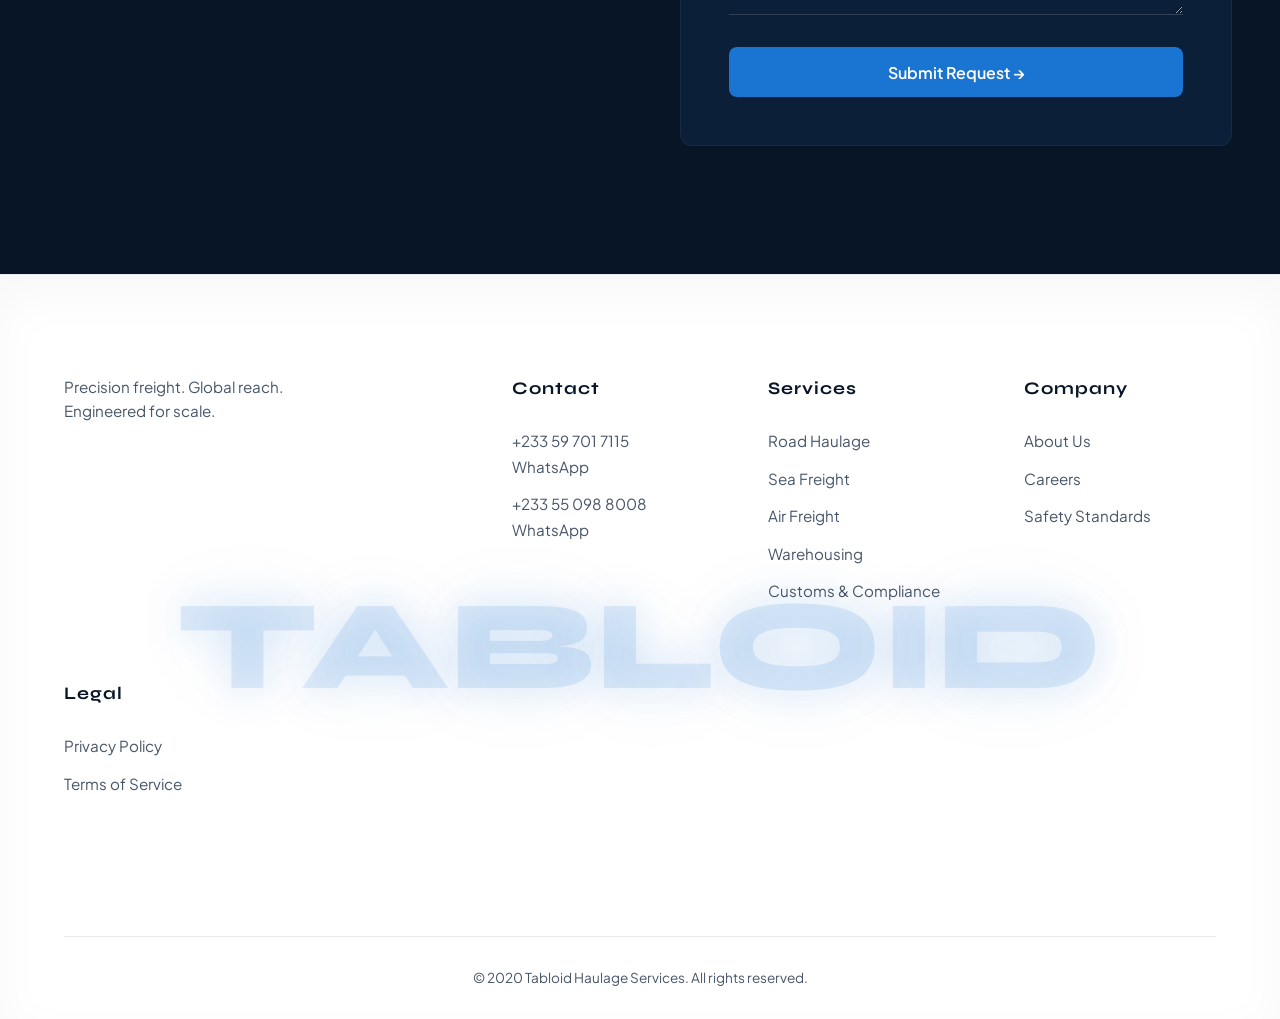
==== commit c1384e7b: "Revert footer updated stamp Restore footer copyright line to the original 2020 version.  Made-with: " ====
--- a/index.html
+++ b/index.html
@@ -418,7 +418,7 @@
             </div>
 
             <div class="footer-bottom">
-                <p class="footer-copy">&copy; 2026 Tabloid Haulage Services. All rights reserved. <span class="footer-updated">Last updated: 25 Mar 2026</span></p>
+                <p class="footer-copy">&copy; 2020 Tabloid Haulage Services. All rights reserved.</p>
             </div>
         </div>
     </footer>
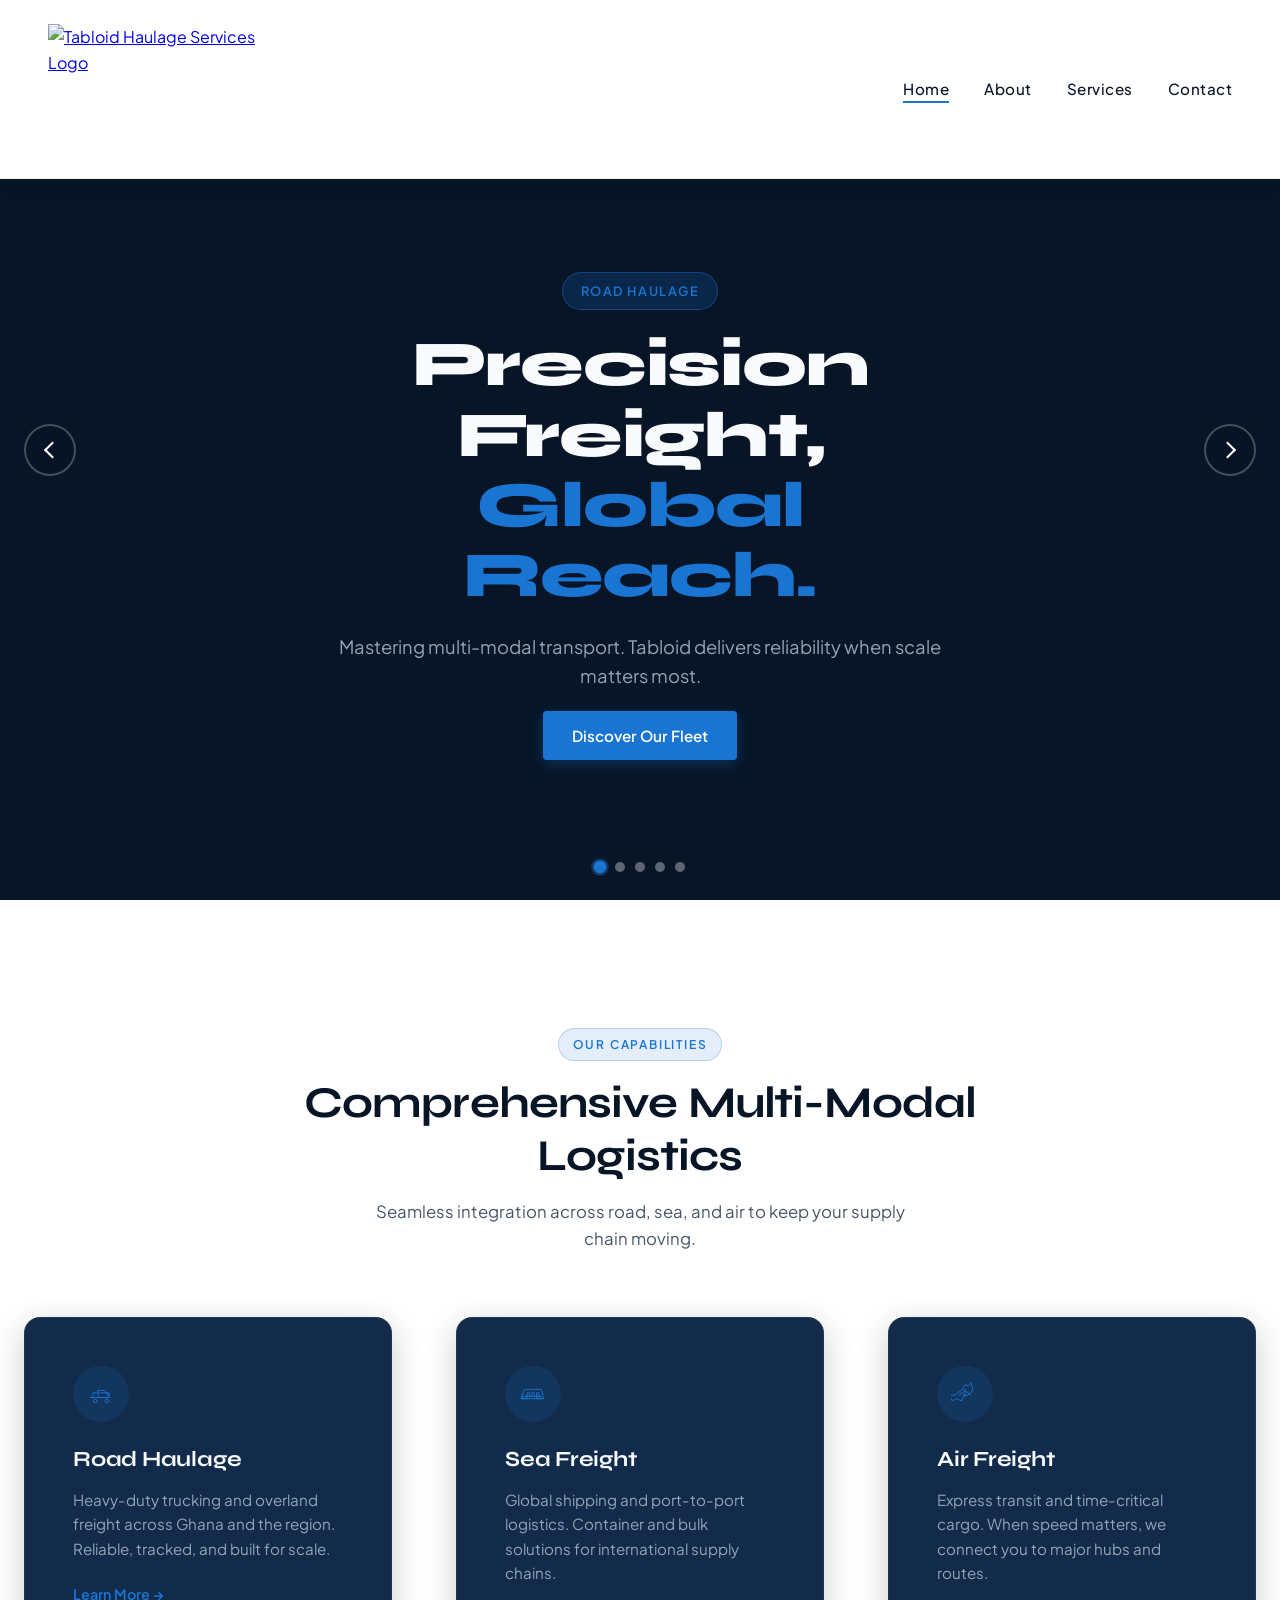
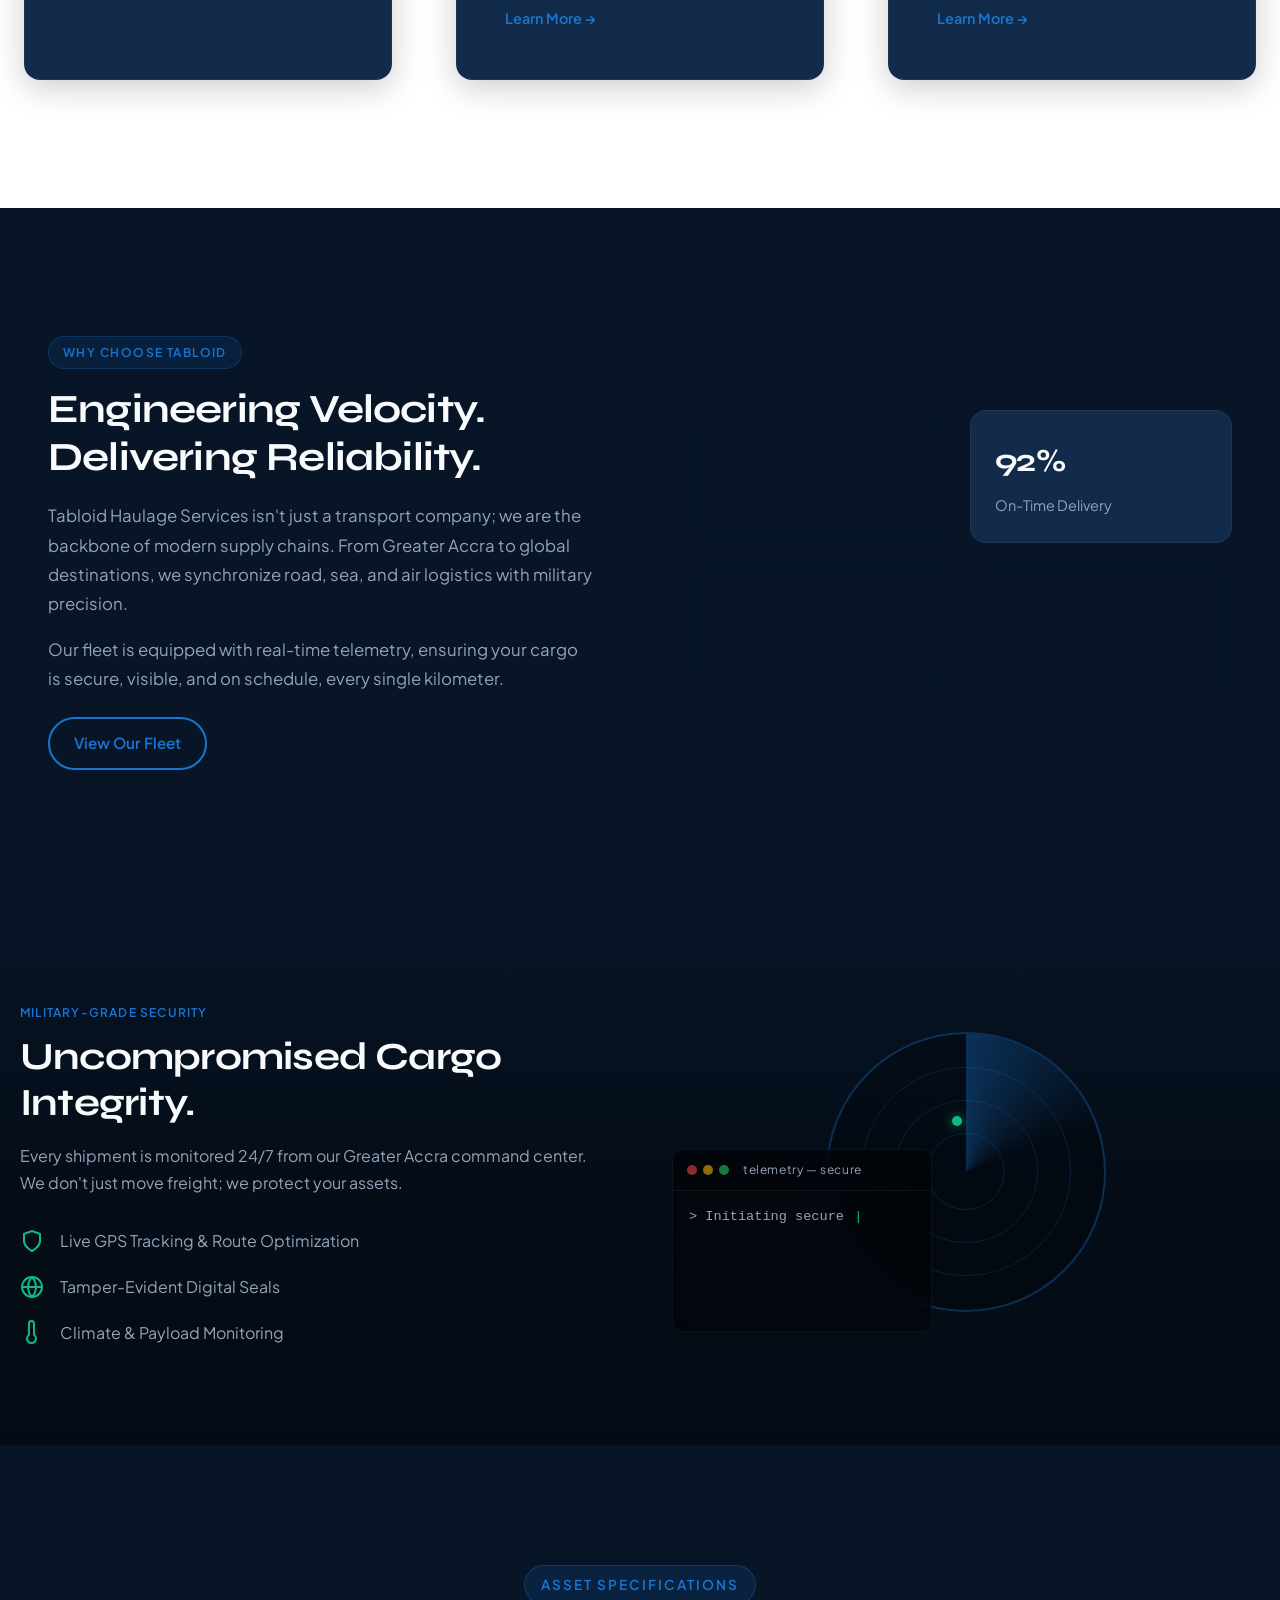
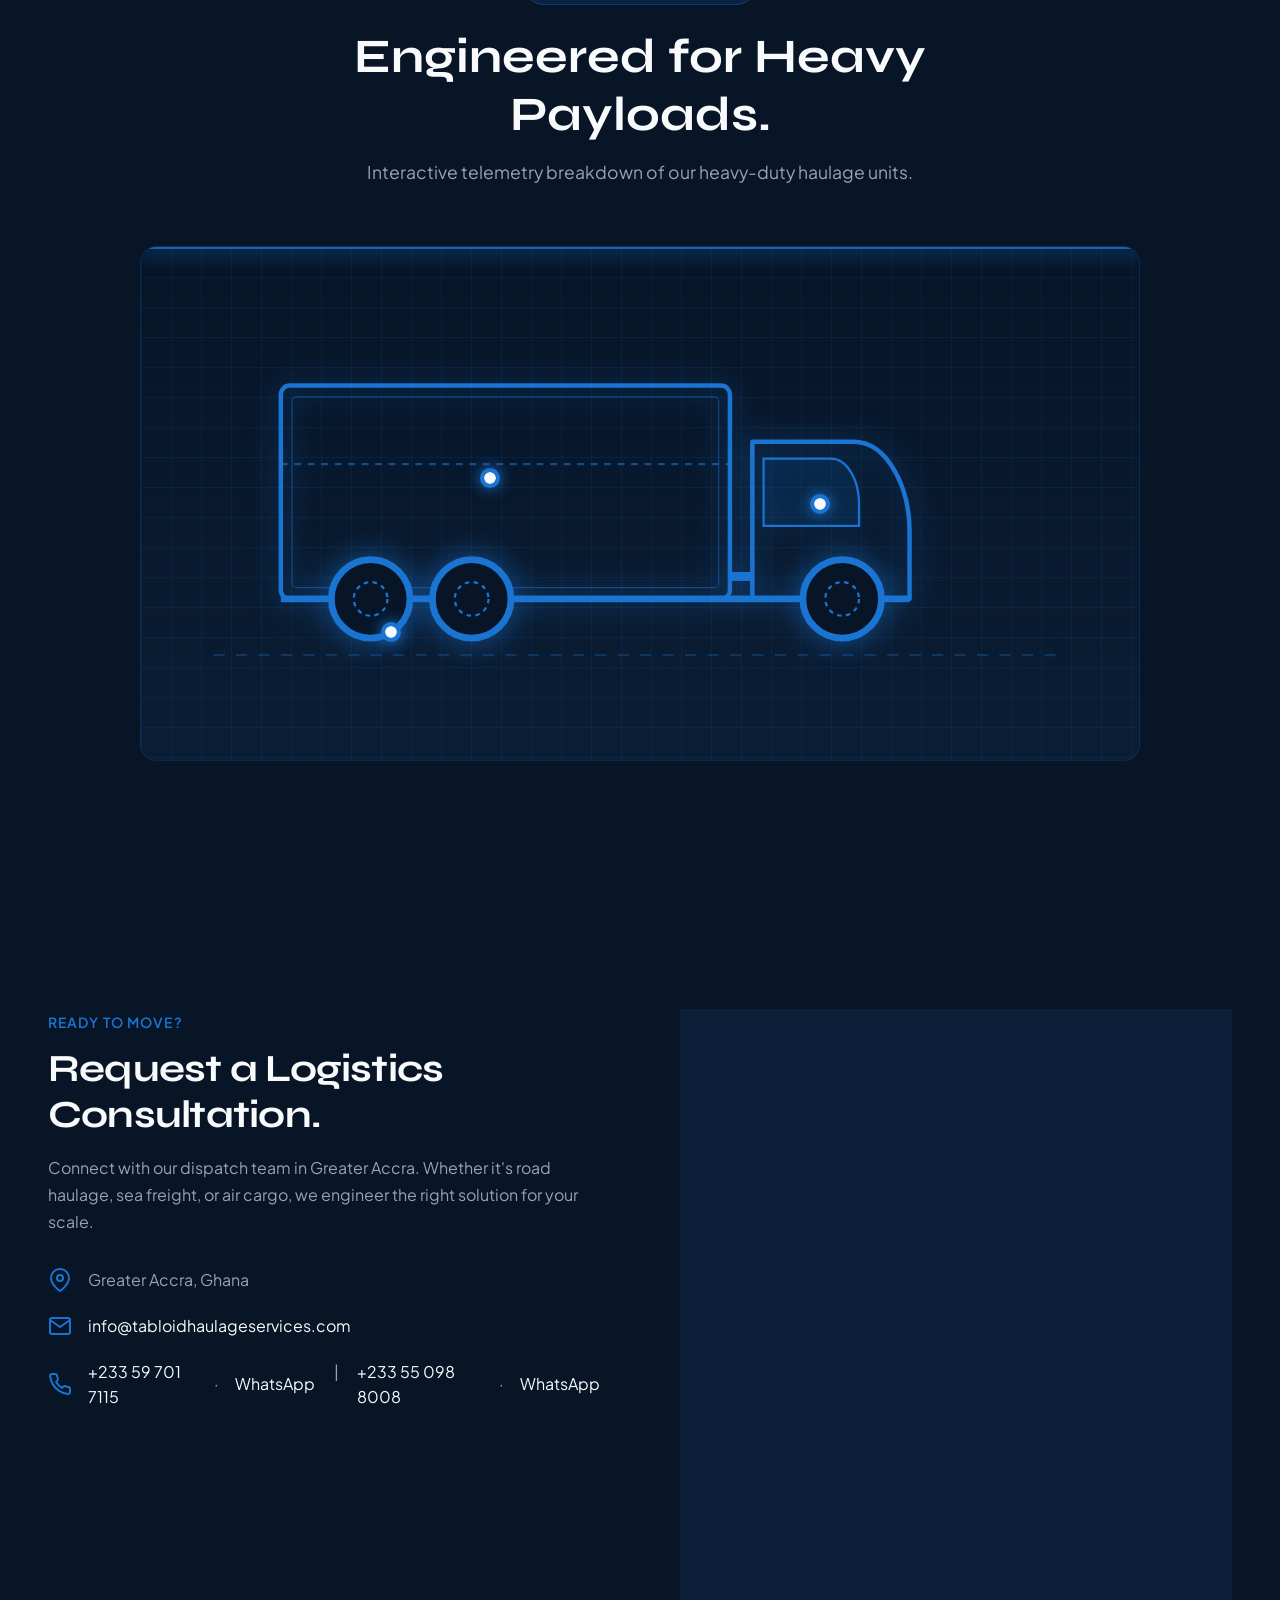
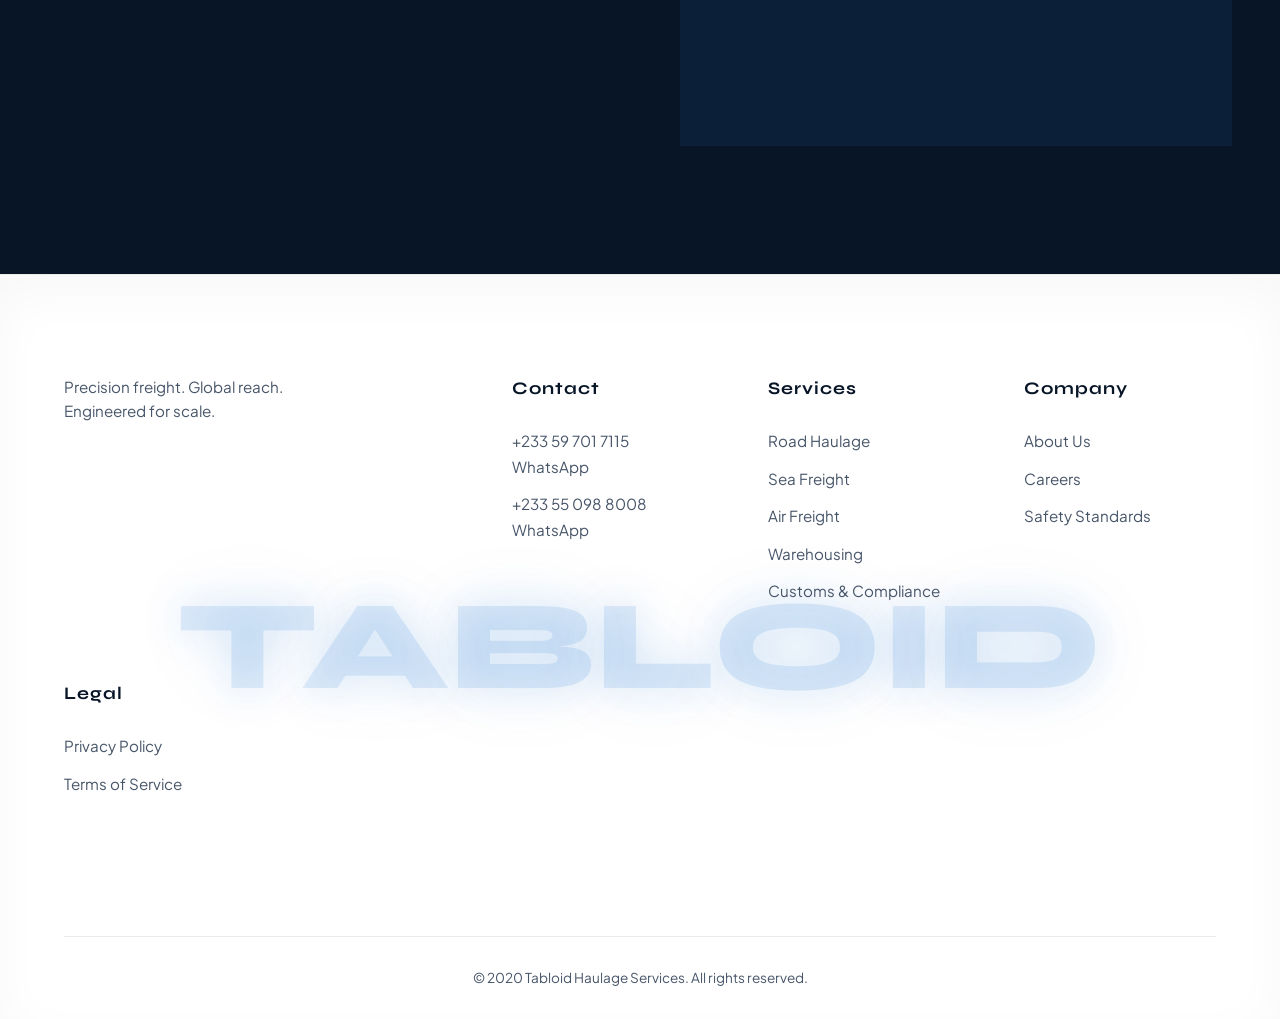
==== commit 6939a163: "Update contact email to info@tabloidhaulageservices.com Made-with: Cursor" ====
--- a/index.html
+++ b/index.html
@@ -335,7 +335,7 @@
                         <span class="contact-info-icon" aria-hidden="true">
                             <svg viewBox="0 0 24 24" fill="none" stroke="currentColor" stroke-width="2" stroke-linecap="round" stroke-linejoin="round"><path d="M4 4h16c1.1 0 2 .9 2 2v12c0 1.1-.9 2-2 2H4c-1.1 0-2-.9-2-2V6c0-1.1.9-2 2-2z"/><polyline points="22,6 12,13 2,6"/></svg>
                         </span>
-                        <a href="mailto:jkotey27@yahoo.com">jkotey27@yahoo.com</a>
+                        <a href="mailto:info@tabloidhaulageservices.com">info@tabloidhaulageservices.com</a>
                     </li>
                     <li>
                         <span class="contact-info-icon" aria-hidden="true">
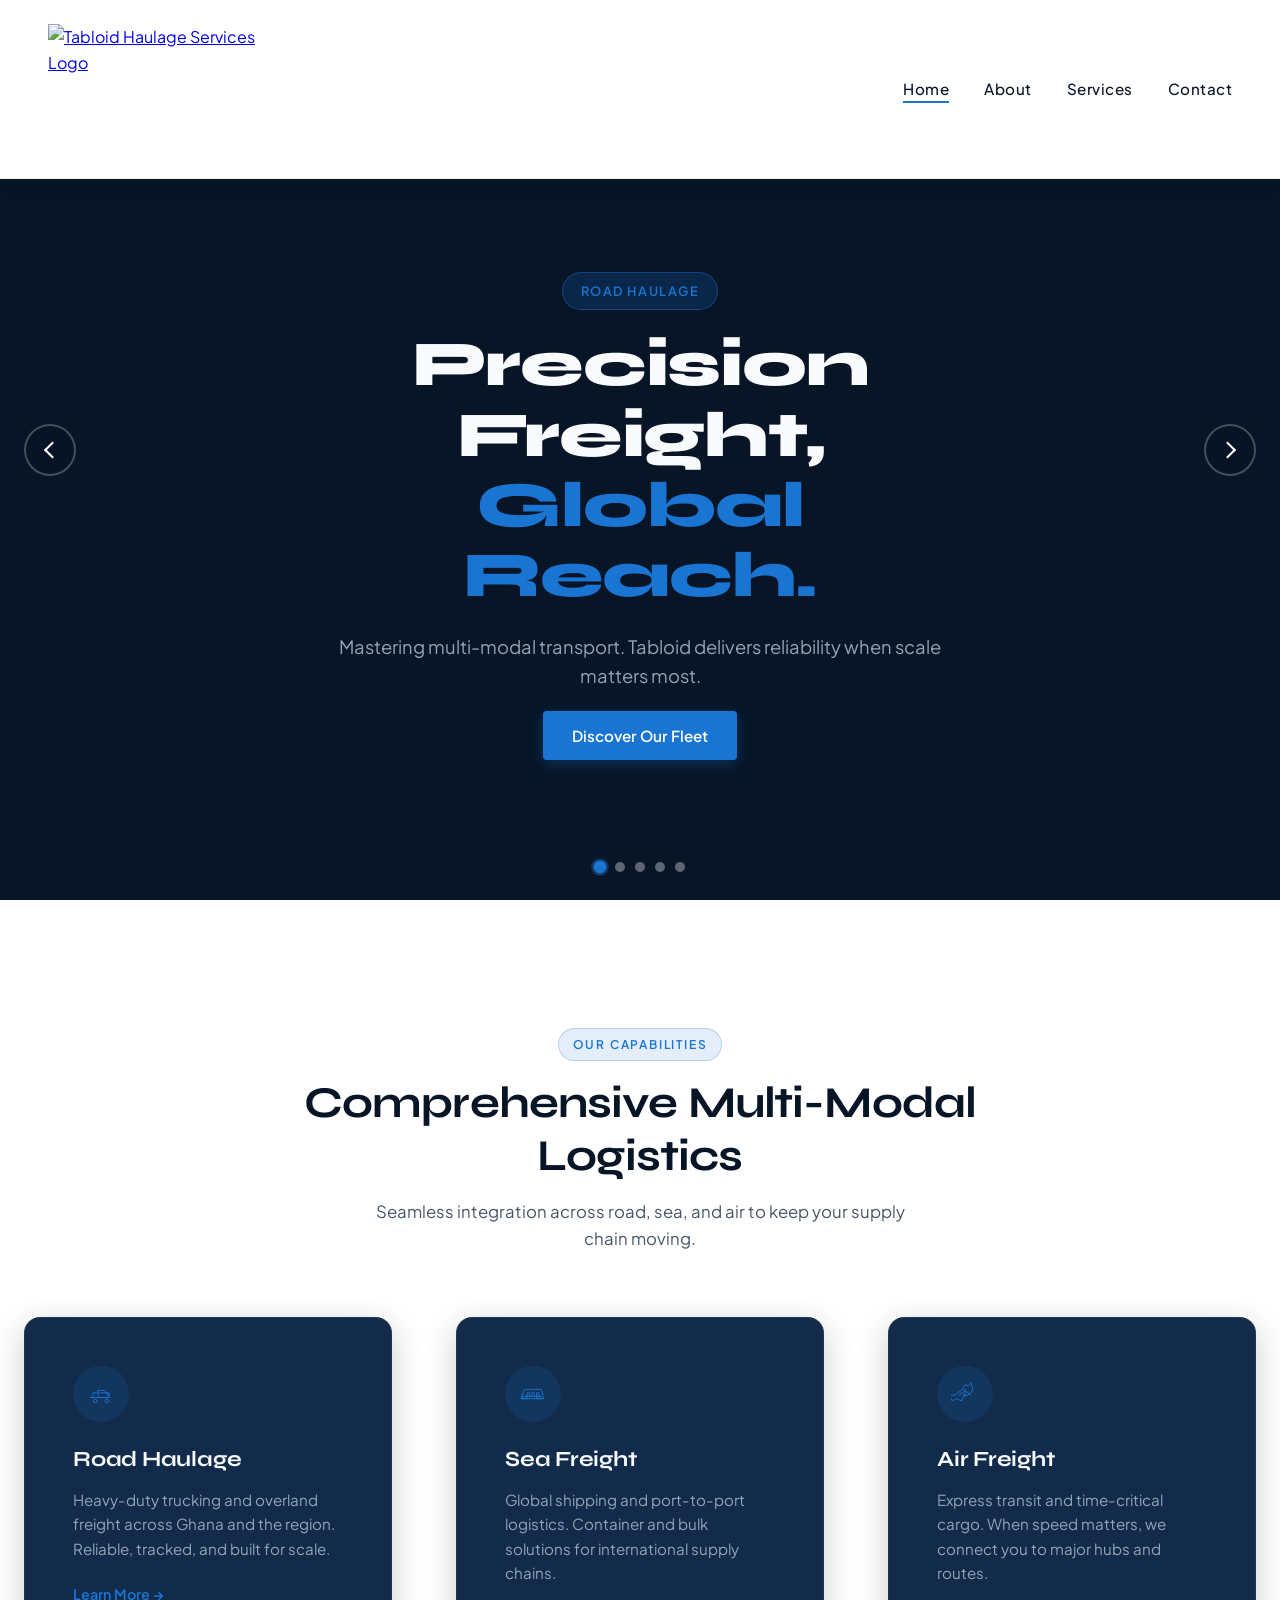
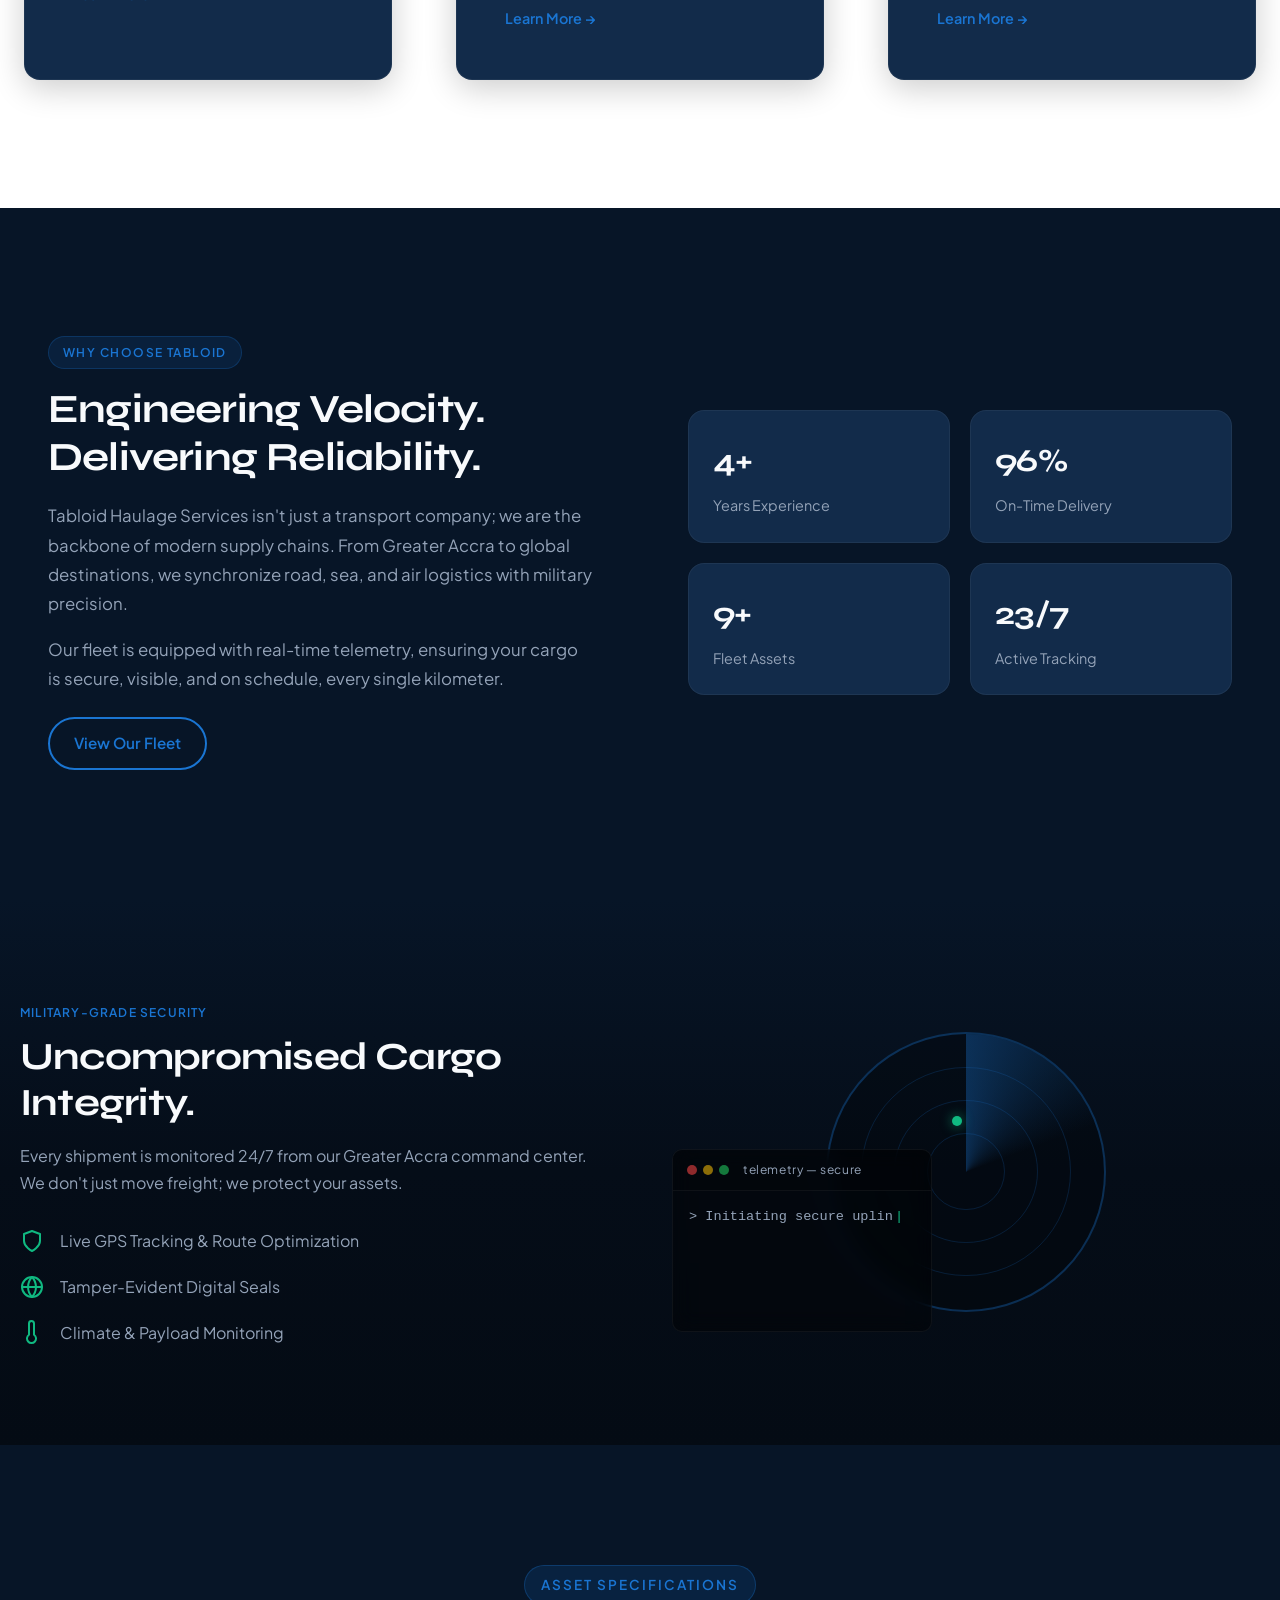
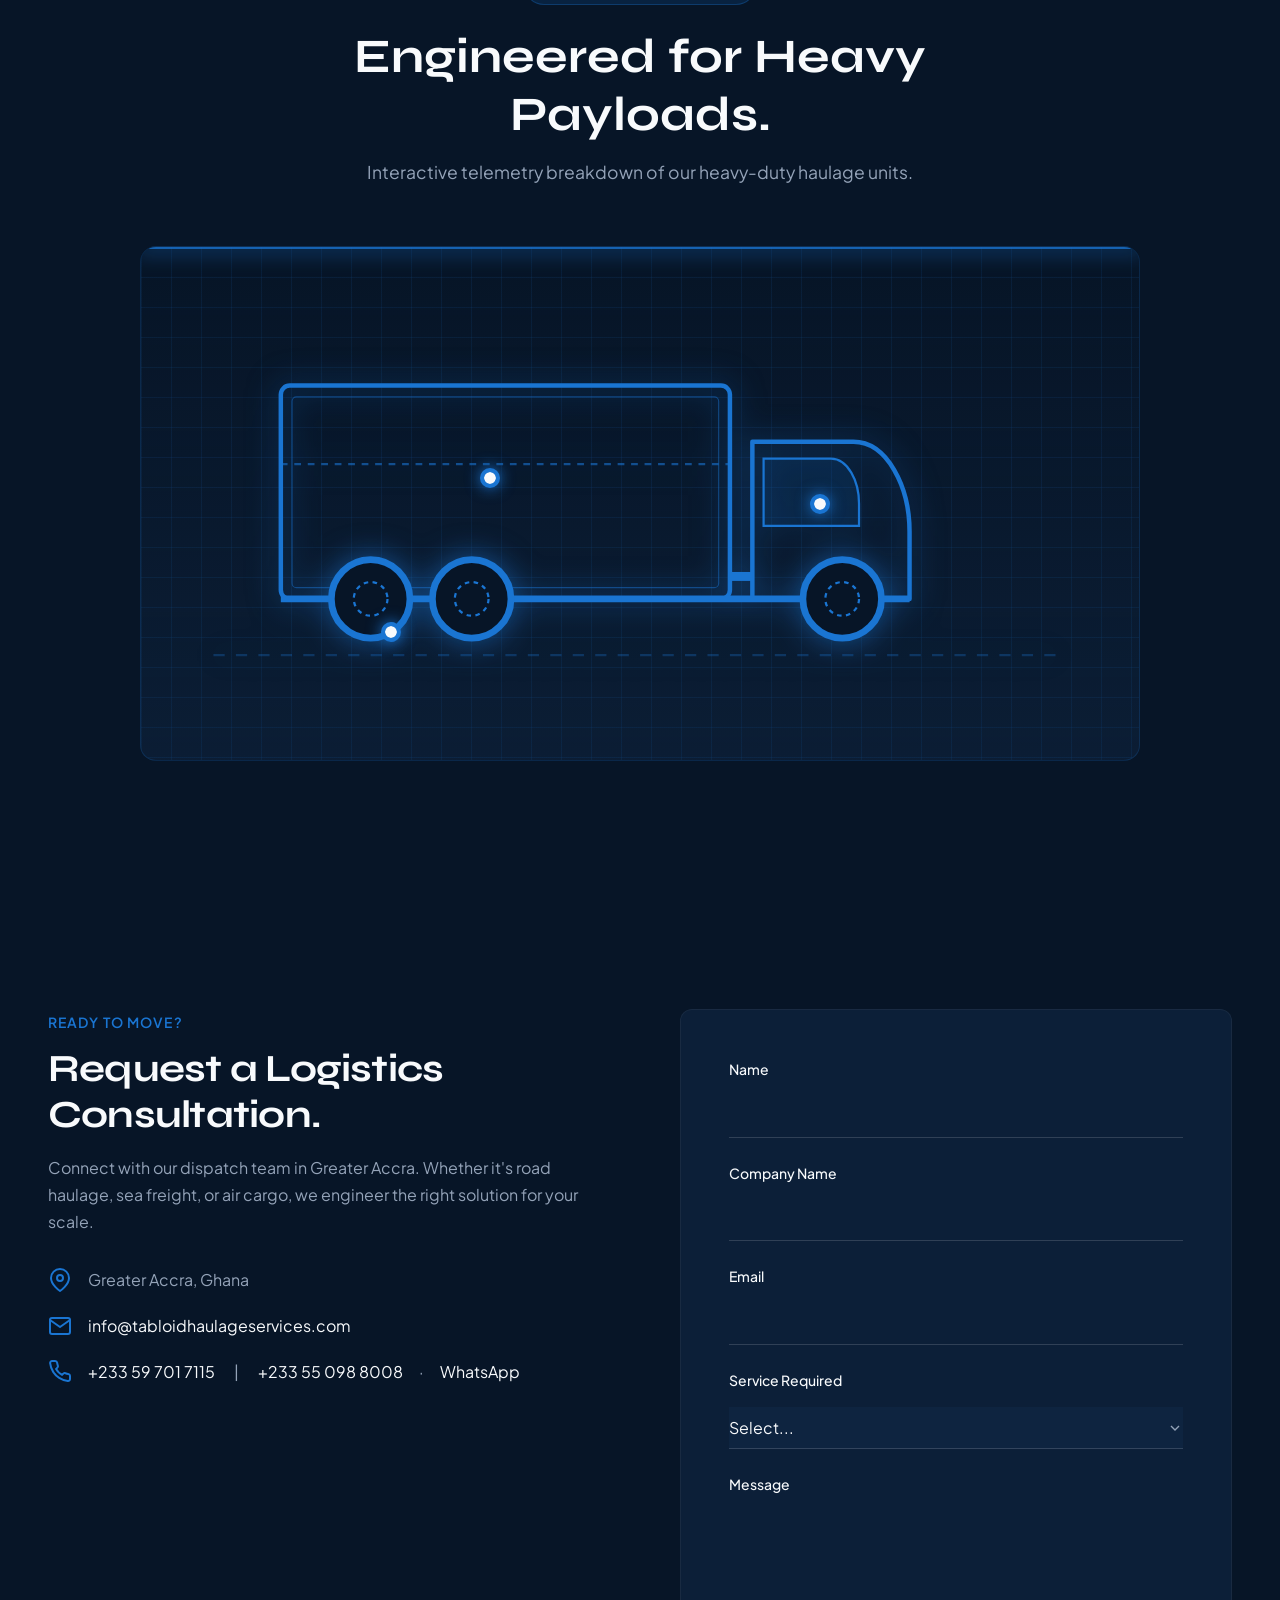
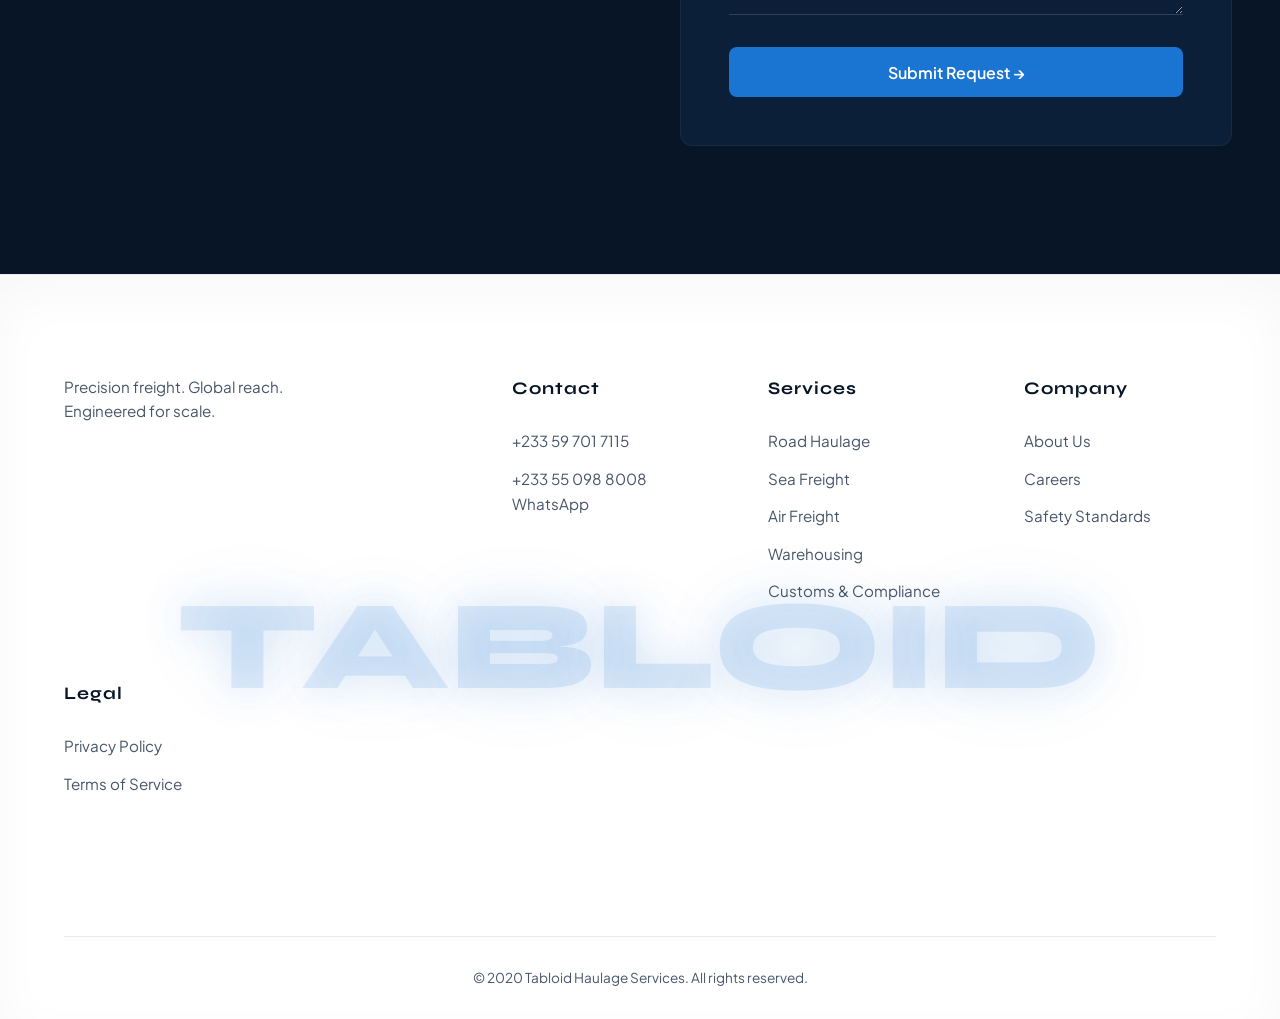
==== commit 5807cf9c: "Phone: WhatsApp only on +233 55 098 8008 Remove WhatsApp link from +233 59 701 7115; both numbers ke" ====
--- a/index.html
+++ b/index.html
@@ -341,7 +341,7 @@
                         <span class="contact-info-icon" aria-hidden="true">
                             <svg viewBox="0 0 24 24" fill="none" stroke="currentColor" stroke-width="2" stroke-linecap="round" stroke-linejoin="round"><path d="M22 16.92v3a2 2 0 0 1-2.18 2 19.79 19.79 0 0 1-8.63-3.07 19.5 19.5 0 0 1-6-6 19.79 19.79 0 0 1-3.07-8.67A2 2 0 0 1 4.11 2h3a2 2 0 0 1 2 1.72 12.84 12.84 0 0 0 .7 2.81 2 2 0 0 1-.45 2.11L8.09 9.91a16 16 0 0 0 6 6l1.27-1.27a2 2 0 0 1 2.11-.45 12.84 12.84 0 0 0 2.81.7A2 2 0 0 1 22 16.92z"/></svg>
                         </span>
-                        <a href="tel:+233597017115" title="Call">+233 59 701 7115</a> · <a href="https://wa.me/233597017115" target="_blank" rel="noopener noreferrer" title="WhatsApp">WhatsApp</a> &nbsp;|&nbsp; <a href="tel:+233550988008" title="Call">+233 55 098 8008</a> · <a href="https://wa.me/233550988008" target="_blank" rel="noopener noreferrer" title="WhatsApp">WhatsApp</a>
+                        <a href="tel:+233597017115" title="Call">+233 59 701 7115</a> &nbsp;|&nbsp; <a href="tel:+233550988008" title="Call">+233 55 098 8008</a> · <a href="https://wa.me/233550988008" target="_blank" rel="noopener noreferrer" title="WhatsApp">WhatsApp</a>
                     </li>
                 </ul>
             </div>
@@ -382,7 +382,7 @@
                 <div class="footer-col footer-links">
                     <h4 class="footer-heading">Contact</h4>
                     <ul>
-                        <li><a href="tel:+233597017115" title="Call">+233 59 701 7115</a> <a href="https://wa.me/233597017115" target="_blank" rel="noopener noreferrer" title="WhatsApp">WhatsApp</a></li>
+                        <li><a href="tel:+233597017115" title="Call">+233 59 701 7115</a></li>
                         <li><a href="tel:+233550988008" title="Call">+233 55 098 8008</a> <a href="https://wa.me/233550988008" target="_blank" rel="noopener noreferrer" title="WhatsApp">WhatsApp</a></li>
                     </ul>
                 </div>
